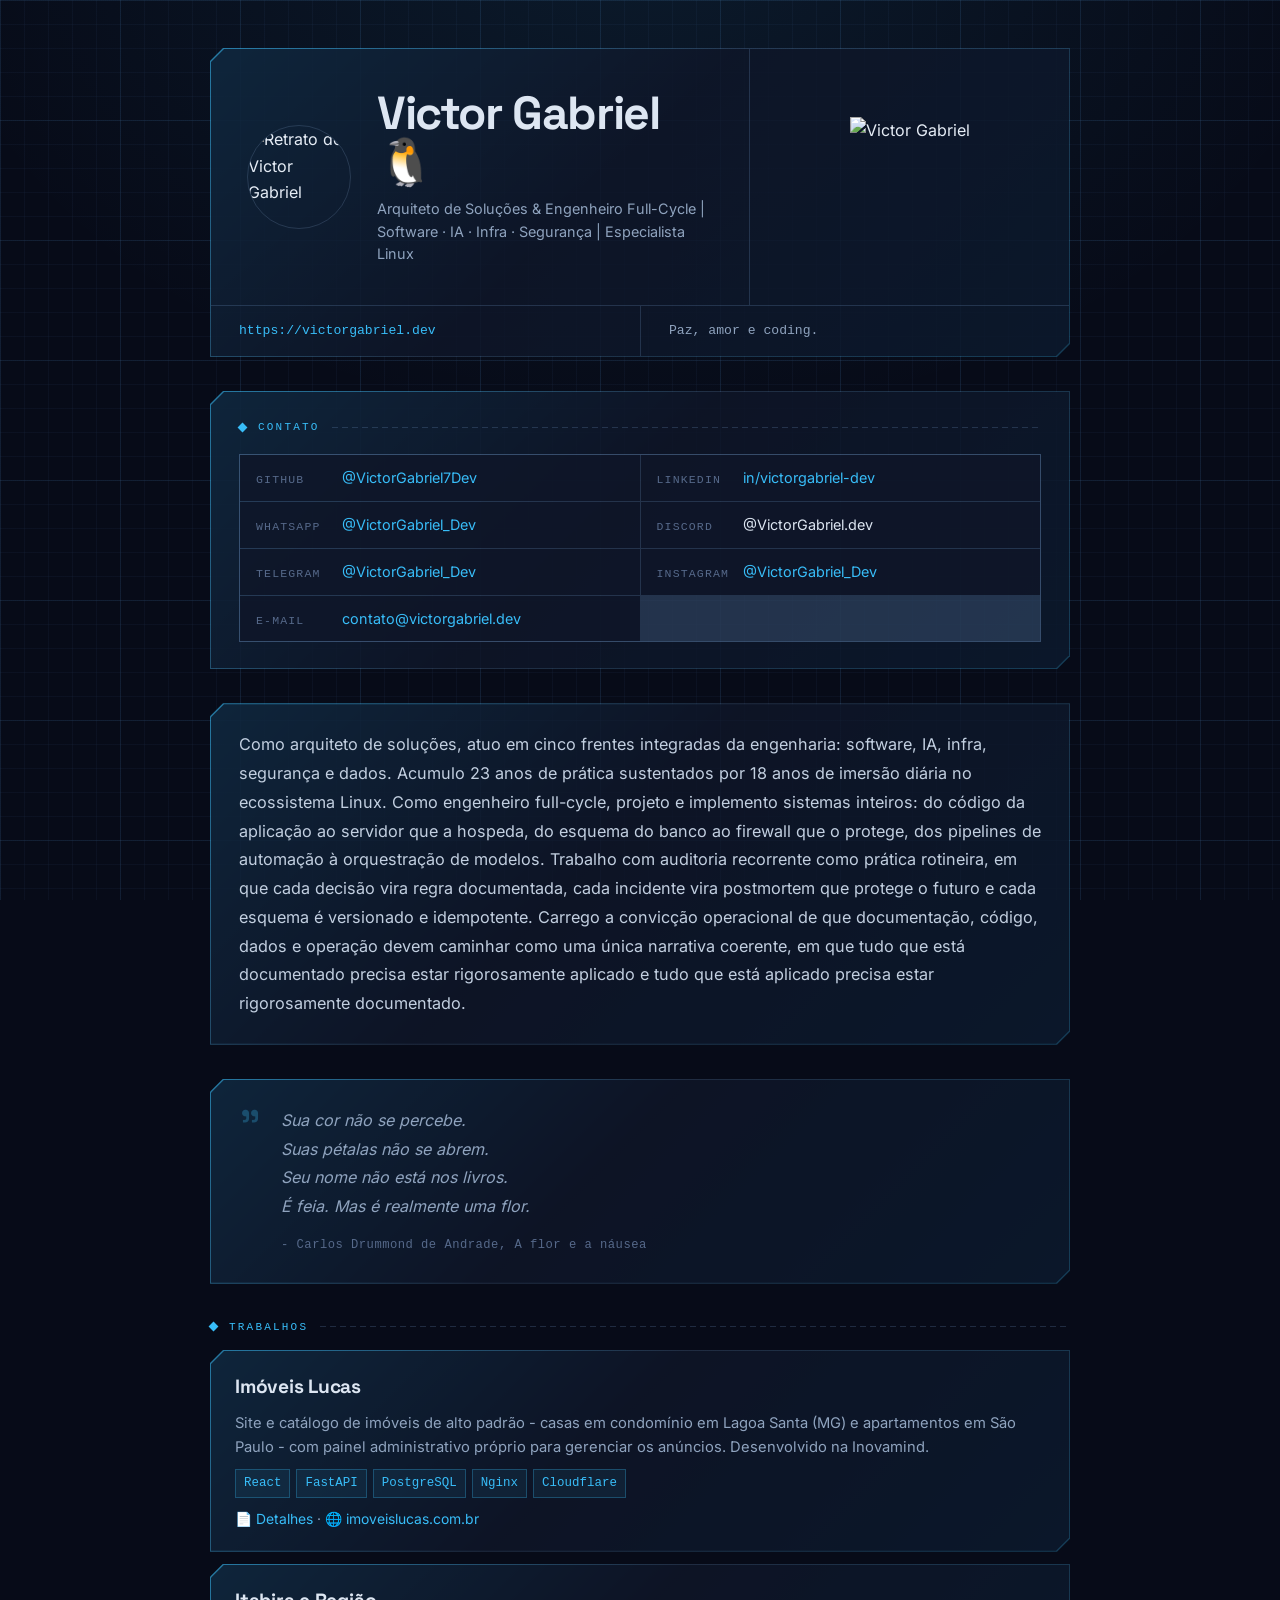
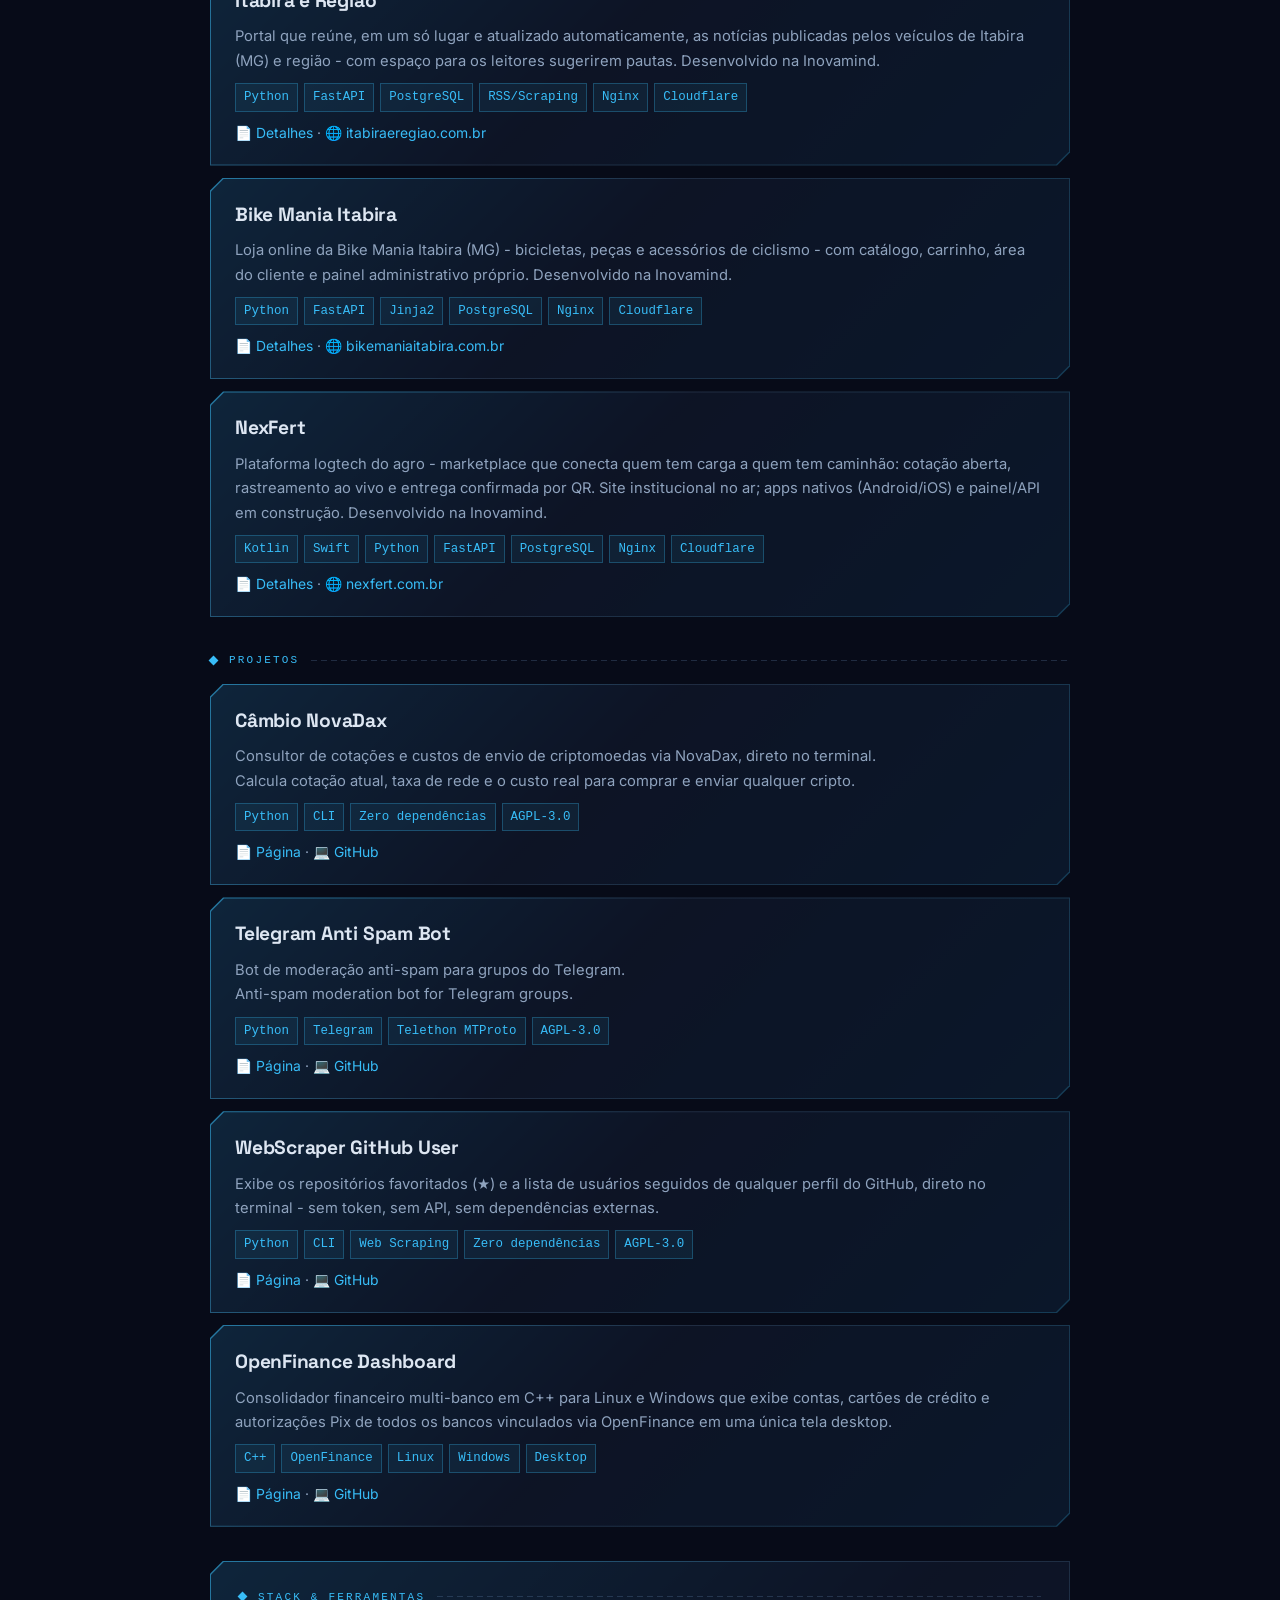
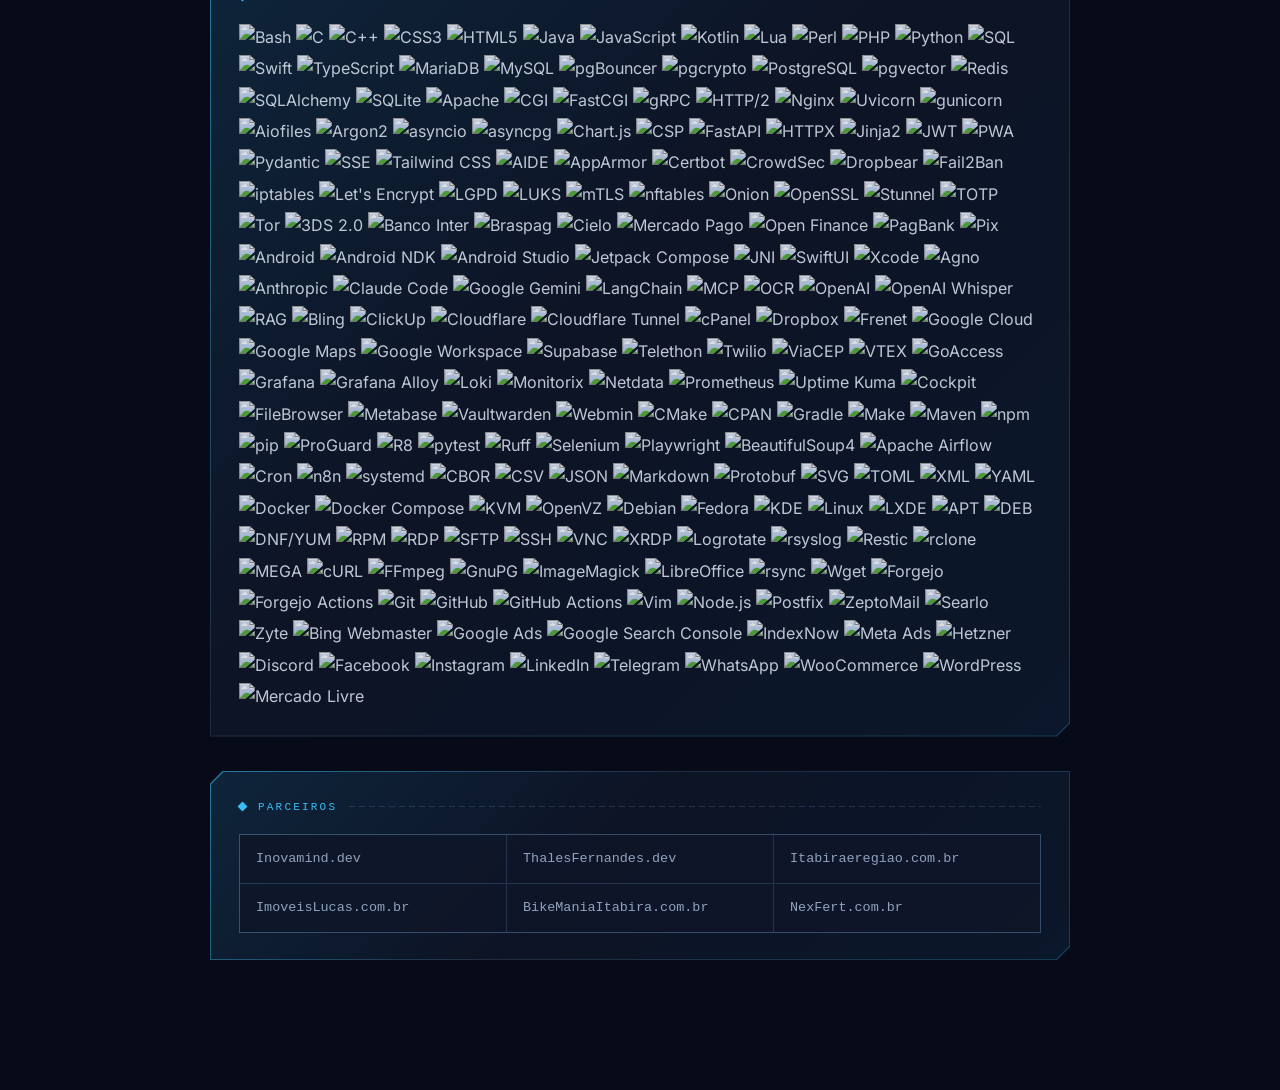
==== index.html @ 89314857 "Sincroniza o espelho com o victorgabriel.dev (ab6c080)" ====
<!DOCTYPE html>
<html lang="pt-BR">
<head>
    <meta charset="UTF-8">
    <meta name="viewport" content="width=device-width, initial-scale=1.0, viewport-fit=cover">
    <meta http-equiv="X-UA-Compatible" content="IE=edge">
    <title>Victor Gabriel - Arquiteto de Soluções & Engenheiro Full-Cycle</title>
    <meta name="description" content="Arquiteto de Soluções &amp; Engenheiro Full-Cycle: software, IA, infra, segurança e dados em ambientes Linux. 23 anos de prática construindo sistemas inteiros, do código ao firewall, com auditoria recorrente e documentação como fonte de verdade.">
    <meta name="author" content="Victor Gabriel">
    <meta name="keywords" content="Victor Gabriel Dev, Victor Gabriel Desenvolvedor, Victor Gabriel Python, Victor Gabriel Linux, Victor Gabriel IA, Victor Gabriel Software, Victor Gabriel Sistemas, Victor Gabriel Cibersegurança, Victor Gabriel Infra, Victor Gabriel Soluções, Inovamind Dev">
    <meta name="robots" content="index, follow, max-image-preview:large, max-snippet:-1, max-video-preview:-1">
    <meta name="googlebot" content="index, follow">
    <meta name="bingbot" content="index, follow">
    <link rel="canonical" href="https://victorgabriel.dev/">
    <meta property="og:type" content="profile">
    <meta property="og:url" content="https://victorgabriel.dev/">
    <meta property="og:site_name" content="Victor Gabriel">
    <meta property="og:locale" content="pt_BR">
    <meta property="og:title" content="Victor Gabriel - Arquiteto de Soluções & Engenheiro Full-Cycle | Software · IA · Infra · Segurança | Especialista Linux">
    <meta property="og:description" content="Arquiteto de Soluções &amp; Engenheiro Full-Cycle: software, IA, infra, segurança e dados em ambientes Linux. 23 anos de prática construindo sistemas inteiros, do código ao firewall, com auditoria recorrente e documentação como fonte de verdade.">
    <meta property="og:image" content="https://victorgabriel.dev/paz-amor-e-coding.jpg">
    <meta property="og:image:alt" content="Victor Gabriel - Arquiteto de Soluções & Engenheiro Full-Cycle | Software · IA · Infra · Segurança | Especialista Linux">
    <meta property="og:image:width" content="600">
    <meta property="og:image:height" content="600">
    <meta property="profile:first_name" content="Victor">
    <meta property="profile:last_name" content="Gabriel">
    <meta property="profile:username" content="VictorGabriel7Dev">
    <meta name="twitter:card" content="summary_large_image">
    <meta name="twitter:title" content="Victor Gabriel - Arquiteto de Soluções & Engenheiro Full-Cycle | Software · IA · Infra · Segurança | Especialista Linux">
    <meta name="twitter:description" content="Arquiteto de Soluções &amp; Engenheiro Full-Cycle: software, IA, infra, segurança e dados em ambientes Linux. 23 anos de prática construindo sistemas inteiros, do código ao firewall, com auditoria recorrente e documentação como fonte de verdade.">
    <meta name="twitter:image" content="https://victorgabriel.dev/paz-amor-e-coding.jpg">
    <meta name="twitter:image:alt" content="Victor Gabriel - Arquiteto de Soluções & Engenheiro Full-Cycle | Software · IA · Infra · Segurança | Especialista Linux">
    <link rel="alternate" hreflang="pt-BR" href="https://victorgabriel.dev/">
    <link rel="alternate" hreflang="x-default" href="https://victorgabriel.dev/">
    <meta name="language" content="Portuguese">
    <meta name="content-language" content="pt-BR">
    <link rel="me" href="https://victorgabriel.dev">
    <link rel="me" href="https://github.com/VictorGabriel7Dev">
    <link rel="me" href="https://www.linkedin.com/in/victorgabriel-dev">
    <link rel="me" href="https://wa.me/@VictorGabriel_Dev">
    <link rel="me" href="https://t.me/VictorGabriel_Dev">
    <link rel="me" href="https://www.instagram.com/VictorGabriel_Dev">
    <link rel="me" href="mailto:contato@victorgabriel.dev">
    <link rel="sitemap" type="application/xml" href="/sitemap.xml">
    <link rel="author" href="/humans.txt">
    <link rel="preconnect" href="https://img.shields.io">
    <link rel="dns-prefetch" href="https://img.shields.io">
    <link rel="icon" type="image/svg+xml" href="/favicon.svg">
    <link rel="manifest" href="/manifest.json">
    <link rel="preload" href="/fonts/space-grotesk.woff2" as="font" type="font/woff2" crossorigin>
    <link rel="preload" href="/fonts/inter.woff2" as="font" type="font/woff2" crossorigin>
    <link rel="stylesheet" href="/css/site.css">
    <meta name="theme-color" content="#070B18">
    <meta name="color-scheme" content="dark">
    <meta name="apple-mobile-web-app-capable" content="yes">
    <meta name="apple-mobile-web-app-status-bar-style" content="black-translucent">
    <meta name="apple-mobile-web-app-title" content="Victor Gabriel">
    <meta name="application-name" content="Victor Gabriel">
    <meta name="mobile-web-app-capable" content="yes">
    <meta name="msapplication-TileColor" content="#070B18">
    <script type="application/ld+json">
    {
        "@context": "https://schema.org",
        "@graph": [
            {
                "@type": "Person",
                "@id": "https://victorgabriel.dev/#person",
                "name": "Victor Gabriel",
                "url": "https://victorgabriel.dev/",
                "image": "https://victorgabriel.dev/paz-amor-e-coding.jpg",
                "email": "contato@victorgabriel.dev",
                "jobTitle": "Arquiteto de Soluções & Engenheiro Full-Cycle | Software · IA · Infra · Segurança | Especialista Linux",
                "description": "Como arquiteto de soluções, atuo em cinco frentes integradas da engenharia: software, IA, infra, segurança e dados. Acumulo 23 anos de prática sustentados por 18 anos de imersão diária no ecossistema Linux. Como engenheiro full-cycle, projeto e implemento sistemas inteiros: do código da aplicação ao servidor que a hospeda, do esquema do banco ao firewall que o protege, dos pipelines de automação à orquestração de modelos. Trabalho com auditoria recorrente como prática rotineira, em que cada decisão vira regra documentada, cada incidente vira postmortem que protege o futuro e cada esquema é versionado e idempotente. Carrego a convicção operacional de que documentação, código, dados e operação devem caminhar como uma única narrativa coerente, em que tudo que está documentado precisa estar rigorosamente aplicado e tudo que está aplicado precisa estar rigorosamente documentado.",
                "nationality": {
                    "@type": "Country",
                    "name": "Brasil"
                },
                "knowsAbout": [
                    "Arquitetura de Soluções", "Engenharia Full-Cycle",
                    "Engenharia de Infraestrutura",
                    "Desenvolvimento de Software", "Engenharia de Software",
                    "Inteligência Artificial", "Engenharia de Dados",
                    "Cibersegurança", "Segurança da Informação",
                    "Linux", "Python", "FastAPI", "Uvicorn", "PostgreSQL",
                    "Cron", "Apache Airflow", "Nginx", "NFTables",
                    "Cloudflare", "Agno", "OpenAI", "Telethon",
                    "Bash", "Java", "Kotlin", "C++", "JavaScript", "SQL",
                    "Perl", "Lua", "Docker", "Git", "GitHub", "OpenSFTP",
                    "OpenSSL", "OpenSSH", "MySQL", "MariaDB", "SQLite",
                    "Apache", "IPTables", "FirewallD", "VNC", "RDP"
                ],
                "sameAs": [
                    "https://victorgabriel.dev/",
                    "https://github.com/VictorGabriel7Dev",
                    "https://www.linkedin.com/in/victorgabriel-dev",
                    "https://wa.me/@VictorGabriel_Dev",
                    "https://t.me/VictorGabriel_Dev",
                    "https://www.instagram.com/VictorGabriel_Dev"
                ]
            },
            {
                "@type": "ProfilePage",
                "@id": "https://victorgabriel.dev/#page",
                "url": "https://victorgabriel.dev/",
                "name": "Victor Gabriel - Arquiteto de Soluções & Engenheiro Full-Cycle",
                "description": "Portfólio pessoal de Victor Gabriel - Arquiteto de Soluções & Engenheiro Full-Cycle: software, IA, infra, segurança e dados em ambientes Linux. 23 anos de prática construindo sistemas inteiros, do código ao firewall, com auditoria recorrente e documentação como fonte de verdade.",
                "inLanguage": "pt-BR",
                "mainEntity": { "@id": "https://victorgabriel.dev/#person" }
            },
            {
                "@type": "WebSite",
                "@id": "https://victorgabriel.dev/#website",
                "url": "https://victorgabriel.dev/",
                "name": "Victor Gabriel",
                "description": "Portfólio de Victor Gabriel - Arquiteto de Soluções & Engenheiro Full-Cycle: software, IA, infra, segurança e dados em ambientes Linux. 23 anos de prática construindo sistemas inteiros, do código ao firewall, com auditoria recorrente e documentação como fonte de verdade.",
                "inLanguage": "pt-BR",
                "publisher": { "@id": "https://victorgabriel.dev/#person" }
            }
        ]
    }
    </script>
</head>
<body>
    <div class="prancha">
        <div class="frame carimbo">
            <div class="inner">
                <div class="carimbo-topo">
                    <div class="carimbo-id">
                        <picture class="carimbo-avatar">
                            <source srcset="https://victorgabriel.dev/victor-gabriel-avatar.webp" type="image/webp">
                            <img src="https://victorgabriel.dev/victor-gabriel-avatar.jpg" alt="Retrato de Victor Gabriel" width="88" height="88" fetchpriority="high">
                        </picture>
                        <div class="carimbo-id-texto">
                            <h1>Victor Gabriel 🐧</h1>
                            <p class="headline">Arquiteto de Soluções &amp; Engenheiro Full-Cycle | Software · IA · Infra · Segurança | Especialista Linux</p>
                        </div>
                    </div>
                    <div class="carimbo-foto">
                        <picture>
                            <source srcset="https://victorgabriel.dev/paz-amor-e-coding.webp" type="image/webp">
                            <img src="https://victorgabriel.dev/paz-amor-e-coding.jpg" alt="Victor Gabriel" width="300" height="300" fetchpriority="high">
                        </picture>
                    </div>
                </div>
                <div class="carimbo-rodape">
                    <div class="celula">
                        <a href="https://victorgabriel.dev">https://victorgabriel.dev</a>
                    </div>
                    <div class="celula">
                        <em>Paz, amor e coding.</em>
                    </div>
                </div>
            </div>
        </div>
        <div class="frame">
            <div class="inner">
                <div class="rotulo">Contato</div>
                <div class="contato">
                    <div><strong>GitHub</strong> <a href="https://github.com/VictorGabriel7Dev">@VictorGabriel7Dev</a></div>
                    <div><strong>LinkedIn</strong> <a href="https://www.linkedin.com/in/victorgabriel-dev">in/victorgabriel-dev</a></div>
                    <div><strong>WhatsApp</strong> <a href="https://wa.me/@VictorGabriel_Dev">@VictorGabriel_Dev</a></div>
                    <div><strong>Discord</strong> @VictorGabriel.dev</div>
                    <div><strong>Telegram</strong> <a href="https://t.me/VictorGabriel_Dev">@VictorGabriel_Dev</a></div>
                    <div><strong>Instagram</strong> <a href="https://www.instagram.com/VictorGabriel_Dev">@VictorGabriel_Dev</a></div>
                    <div><strong>E-mail</strong> <a href="mailto:contato@victorgabriel.dev">contato@victorgabriel.dev</a></div>
                </div>
            </div>
        </div>
        <div class="frame bio">
            <div class="inner">
                <p>Como arquiteto de soluções, atuo em cinco frentes integradas da engenharia: software, IA, infra, segurança e dados. Acumulo 23 anos de prática sustentados por 18 anos de imersão diária no ecossistema Linux. Como engenheiro full-cycle, projeto e implemento sistemas inteiros: do código da aplicação ao servidor que a hospeda, do esquema do banco ao firewall que o protege, dos pipelines de automação à orquestração de modelos. Trabalho com auditoria recorrente como prática rotineira, em que cada decisão vira regra documentada, cada incidente vira postmortem que protege o futuro e cada esquema é versionado e idempotente. Carrego a convicção operacional de que documentação, código, dados e operação devem caminhar como uma única narrativa coerente, em que tudo que está documentado precisa estar rigorosamente aplicado e tudo que está aplicado precisa estar rigorosamente documentado.</p>
            </div>
        </div>
        <div class="frame poema">
            <div class="inner">
                <div class="aspa">"</div>
                <div class="verso">
                    Sua cor não se percebe.<br>
                    Suas pétalas não se abrem.<br>
                    Seu nome não está nos livros.<br>
                    É feia. Mas é realmente uma flor.
                    <span class="autor"> - Carlos Drummond de Andrade, A flor e a náusea</span>
                </div>
            </div>
        </div>
        <div class="secao">
            <div class="rotulo">Trabalhos</div>
            <article class="frame">
                <div class="inner">
                    <h3><a href="https://www.imoveislucas.com.br">Imóveis Lucas</a></h3>
                    <p>Site e catálogo de imóveis de alto padrão - casas em condomínio em Lagoa Santa (MG) e apartamentos em São Paulo - com painel administrativo próprio para gerenciar os anúncios. Desenvolvido na Inovamind.</p>
                    <p class="tags"><code>React</code> <code>FastAPI</code> <code>PostgreSQL</code> <code>Nginx</code> <code>Cloudflare</code></p>
                    <p class="acoes"><a href="https://victorgabriel.dev/trabalhos/#imoveis-lucas">📄 Detalhes</a> · <a href="https://www.imoveislucas.com.br">🌐 imoveislucas.com.br</a></p>
                </div>
            </article>
            <article class="frame">
                <div class="inner">
                    <h3><a href="https://itabiraeregiao.com.br">Itabira e Região</a></h3>
                    <p>Portal que reúne, em um só lugar e atualizado automaticamente, as notícias publicadas pelos veículos de Itabira (MG) e região - com espaço para os leitores sugerirem pautas. Desenvolvido na Inovamind.</p>
                    <p class="tags"><code>Python</code> <code>FastAPI</code> <code>PostgreSQL</code> <code>RSS/Scraping</code> <code>Nginx</code> <code>Cloudflare</code></p>
                    <p class="acoes"><a href="https://victorgabriel.dev/trabalhos/#itabira-e-regiao">📄 Detalhes</a> · <a href="https://itabiraeregiao.com.br">🌐 itabiraeregiao.com.br</a></p>
                </div>
            </article>
            <article class="frame">
                <div class="inner">
                    <h3><a href="https://bikemaniaitabira.com.br">Bike Mania Itabira</a></h3>
                    <p>Loja online da Bike Mania Itabira (MG) - bicicletas, peças e acessórios de ciclismo - com catálogo, carrinho, área do cliente e painel administrativo próprio. Desenvolvido na Inovamind.</p>
                    <p class="tags"><code>Python</code> <code>FastAPI</code> <code>Jinja2</code> <code>PostgreSQL</code> <code>Nginx</code> <code>Cloudflare</code></p>
                    <p class="acoes"><a href="https://victorgabriel.dev/trabalhos/#bike-mania-itabira">📄 Detalhes</a> · <a href="https://bikemaniaitabira.com.br">🌐 bikemaniaitabira.com.br</a></p>
                </div>
            </article>
            <article class="frame">
                <div class="inner">
                    <h3><a href="https://nexfert.com.br">NexFert</a></h3>
                    <p>Plataforma logtech do agro - marketplace que conecta quem tem carga a quem tem caminhão: cotação aberta, rastreamento ao vivo e entrega confirmada por QR. Site institucional no ar; apps nativos (Android/iOS) e painel/API em construção. Desenvolvido na Inovamind.</p>
                    <p class="tags"><code>Kotlin</code> <code>Swift</code> <code>Python</code> <code>FastAPI</code> <code>PostgreSQL</code> <code>Nginx</code> <code>Cloudflare</code></p>
                    <p class="acoes"><a href="https://victorgabriel.dev/trabalhos/#nexfert">📄 Detalhes</a> · <a href="https://nexfert.com.br">🌐 nexfert.com.br</a></p>
                </div>
            </article>
        </div>
        <div class="secao">
            <div class="rotulo">Projetos</div>
            <article class="frame">
                <div class="inner">
                    <h3><a href="https://victorgabriel.dev/projetos/cambio-novadax">Câmbio NovaDax</a></h3>
                    <p>Consultor de cotações e custos de envio de criptomoedas via NovaDax, direto no terminal.<br>
                       Calcula cotação atual, taxa de rede e o custo real para comprar e enviar qualquer cripto.</p>
                    <p class="tags"><code>Python</code> <code>CLI</code> <code>Zero dependências</code> <code>AGPL-3.0</code></p>
                    <p class="acoes"><a href="https://victorgabriel.dev/projetos/cambio-novadax">📄 Página</a> · <a href="https://github.com/VictorGabriel7Dev/cambio-novadax">💻 GitHub</a></p>
                </div>
            </article>
            <article class="frame">
                <div class="inner">
                    <h3><a href="https://victorgabriel.dev/projetos/telegram-antispam-bot">Telegram Anti Spam Bot</a></h3>
                    <p>Bot de moderação anti-spam para grupos do Telegram.<br>
                       Anti-spam moderation bot for Telegram groups.</p>
                    <p class="tags"><code>Python</code> <code>Telegram</code> <code>Telethon MTProto</code> <code>AGPL-3.0</code></p>
                    <p class="acoes"><a href="https://victorgabriel.dev/projetos/telegram-antispam-bot">📄 Página</a> · <a href="https://github.com/VictorGabriel7Dev/telegram-antispam-bot">💻 GitHub</a></p>
                </div>
            </article>
            <article class="frame">
                <div class="inner">
                    <h3><a href="https://victorgabriel.dev/projetos/webscraper-github-user">WebScraper GitHub User</a></h3>
                    <p>Exibe os repositórios favoritados (★) e a lista de usuários seguidos de qualquer perfil do GitHub, direto no terminal - sem token, sem API, sem dependências externas.</p>
                    <p class="tags"><code>Python</code> <code>CLI</code> <code>Web Scraping</code> <code>Zero dependências</code> <code>AGPL-3.0</code></p>
                    <p class="acoes"><a href="https://victorgabriel.dev/projetos/webscraper-github-user">📄 Página</a> · <a href="https://github.com/VictorGabriel7Dev/webscraper-github-user">💻 GitHub</a></p>
                </div>
            </article>
            <article class="frame">
                <div class="inner">
                    <h3><a href="https://victorgabriel.dev/projetos/OpenFinance-Dashboard">OpenFinance Dashboard</a></h3>
                    <p>Consolidador financeiro multi-banco em C++ para Linux e Windows que exibe contas, cartões de crédito e autorizações Pix de todos os bancos vinculados via OpenFinance em uma única tela desktop.</p>
                    <p class="tags"><code>C++</code> <code>OpenFinance</code> <code>Linux</code> <code>Windows</code> <code>Desktop</code></p>
                    <p class="acoes"><a href="https://victorgabriel.dev/projetos/OpenFinance-Dashboard">📄 Página</a> · <a href="https://github.com/VictorGabriel7Dev/OpenFinance-Dashboard">💻 GitHub</a></p>
                </div>
            </article>
        </div>
        <div class="frame">
            <div class="inner">
                <div class="rotulo">Stack &amp; Ferramentas</div>
                <div class="selos">
            <img src="https://img.shields.io/badge/-Bash-4EAA25?logo=gnubash&logoColor=white&style=flat" alt="Bash">
            <img src="https://img.shields.io/badge/-C-A8B9CC?logo=c&logoColor=black&style=flat" alt="C">
            <img src="https://img.shields.io/badge/-C%2B%2B-00599C?logo=cplusplus&logoColor=white&style=flat" alt="C++">
            <img src="https://img.shields.io/badge/-CSS3-1572B6?logo=css3&logoColor=white&style=flat" alt="CSS3">
            <img src="https://img.shields.io/badge/-HTML5-E34F26?logo=html5&logoColor=white&style=flat" alt="HTML5">
            <img src="https://img.shields.io/badge/-Java-ED8B00?logo=openjdk&logoColor=white&style=flat" alt="Java">
            <img src="https://img.shields.io/badge/-JavaScript-F7DF1E?logo=javascript&logoColor=black&style=flat" alt="JavaScript">
            <img src="https://img.shields.io/badge/-Kotlin-7F52FF?logo=kotlin&logoColor=white&style=flat" alt="Kotlin">
            <img src="https://img.shields.io/badge/-Lua-2C2D72?logo=lua&logoColor=white&style=flat" alt="Lua">
            <img src="https://img.shields.io/badge/-Perl-39457E?logo=perl&logoColor=white&style=flat" alt="Perl">
            <img src="https://img.shields.io/badge/-PHP-777BB4?logo=php&logoColor=white&style=flat" alt="PHP">
            <img src="https://img.shields.io/badge/-Python-3776AB?logo=python&logoColor=white&style=flat" alt="Python">
            <img src="https://img.shields.io/badge/-SQL-336791?logoColor=white&style=flat" alt="SQL">
            <img src="https://img.shields.io/badge/-Swift-F05138?logo=swift&logoColor=white&style=flat" alt="Swift">
            <img src="https://img.shields.io/badge/-TypeScript-3178C6?logo=typescript&logoColor=white&style=flat" alt="TypeScript">
            <img src="https://img.shields.io/badge/-MariaDB-003545?logo=mariadb&logoColor=white&style=flat" alt="MariaDB">
            <img src="https://img.shields.io/badge/-MySQL-4479A1?logo=mysql&logoColor=white&style=flat" alt="MySQL">
            <img src="https://img.shields.io/badge/-pgBouncer-4169E1?logo=postgresql&logoColor=white&style=flat" alt="pgBouncer">
            <img src="https://img.shields.io/badge/-pgcrypto-4169E1?logo=postgresql&logoColor=white&style=flat" alt="pgcrypto">
            <img src="https://img.shields.io/badge/-PostgreSQL-4169E1?logo=postgresql&logoColor=white&style=flat" alt="PostgreSQL">
            <img src="https://img.shields.io/badge/-pgvector-4169E1?logo=postgresql&logoColor=white&style=flat" alt="pgvector">
            <img src="https://img.shields.io/badge/-Redis-DC382D?logo=redis&logoColor=white&style=flat" alt="Redis">
            <img src="https://img.shields.io/badge/-SQLAlchemy-D71F00?logo=sqlalchemy&logoColor=white&style=flat" alt="SQLAlchemy">
            <img src="https://img.shields.io/badge/-SQLite-003B57?logo=sqlite&logoColor=white&style=flat" alt="SQLite">
            <img src="https://img.shields.io/badge/-Apache-D22128?logo=apache&logoColor=white&style=flat" alt="Apache">
            <img src="https://img.shields.io/badge/-CGI-333333?logoColor=white&style=flat" alt="CGI">
            <img src="https://img.shields.io/badge/-FastCGI-333333?logoColor=white&style=flat" alt="FastCGI">
            <img src="https://img.shields.io/badge/-gRPC-244C5A?logoColor=white&style=flat" alt="gRPC">
            <img src="https://img.shields.io/badge/-HTTP%2F2-333333?logoColor=white&style=flat" alt="HTTP/2">
            <img src="https://img.shields.io/badge/-Nginx-009639?logo=nginx&logoColor=white&style=flat" alt="Nginx">
            <img src="https://img.shields.io/badge/-Uvicorn-499848?logo=gunicorn&logoColor=white&style=flat" alt="Uvicorn">
            <img src="https://img.shields.io/badge/-gunicorn-499848?logo=gunicorn&logoColor=white&style=flat" alt="gunicorn">
            <img src="https://img.shields.io/badge/-Aiofiles-3776AB?logo=python&logoColor=white&style=flat" alt="Aiofiles">
            <img src="https://img.shields.io/badge/-Argon2-6C3483?logoColor=white&style=flat" alt="Argon2">
            <img src="https://img.shields.io/badge/-asyncio-3776AB?logo=python&logoColor=white&style=flat" alt="asyncio">
            <img src="https://img.shields.io/badge/-asyncpg-4169E1?logo=postgresql&logoColor=white&style=flat" alt="asyncpg">
            <img src="https://img.shields.io/badge/-Chart.js-FF6384?logo=chartdotjs&logoColor=white&style=flat" alt="Chart.js">
            <img src="https://img.shields.io/badge/-CSP-333333?logo=html5&logoColor=white&style=flat" alt="CSP">
            <img src="https://img.shields.io/badge/-FastAPI-009688?logo=fastapi&logoColor=white&style=flat" alt="FastAPI">
            <img src="https://img.shields.io/badge/-HTTPX-3776AB?logo=python&logoColor=white&style=flat" alt="HTTPX">
            <img src="https://img.shields.io/badge/-Jinja2-B41717?logo=jinja&logoColor=white&style=flat" alt="Jinja2">
            <img src="https://img.shields.io/badge/-JWT-000000?logo=jsonwebtokens&logoColor=white&style=flat" alt="JWT">
            <img src="https://img.shields.io/badge/-PWA-5A0FC8?logo=pwa&logoColor=white&style=flat" alt="PWA">
            <img src="https://img.shields.io/badge/-Pydantic-E92063?logo=pydantic&logoColor=white&style=flat" alt="Pydantic">
            <img src="https://img.shields.io/badge/-SSE-333333?logo=html5&logoColor=white&style=flat" alt="SSE">
            <img src="https://img.shields.io/badge/-Tailwind%20CSS-06B6D4?logo=tailwindcss&logoColor=white&style=flat" alt="Tailwind CSS">
            <img src="https://img.shields.io/badge/-AIDE-333333?logo=linux&logoColor=white&style=flat" alt="AIDE">
            <img src="https://img.shields.io/badge/-AppArmor-333333?logo=linux&logoColor=white&style=flat" alt="AppArmor">
            <img src="https://img.shields.io/badge/-Certbot-003A70?logo=letsencrypt&logoColor=white&style=flat" alt="Certbot">
            <img src="https://img.shields.io/badge/-CrowdSec-3A80C7?logo=crowdsec&logoColor=white&style=flat" alt="CrowdSec">
            <img src="https://img.shields.io/badge/-Dropbear-333333?logo=linux&logoColor=white&style=flat" alt="Dropbear">
            <img src="https://img.shields.io/badge/-Fail2Ban-333333?logo=linux&logoColor=white&style=flat" alt="Fail2Ban">
            <img src="https://img.shields.io/badge/-iptables-333333?logo=linux&logoColor=white&style=flat" alt="iptables">
            <img src="https://img.shields.io/badge/-Let%27s%20Encrypt-003A70?logo=letsencrypt&logoColor=white&style=flat" alt="Let's Encrypt">
            <img src="https://img.shields.io/badge/-LGPD-333333?logoColor=white&style=flat" alt="LGPD">
            <img src="https://img.shields.io/badge/-LUKS-333333?logo=linux&logoColor=white&style=flat" alt="LUKS">
            <img src="https://img.shields.io/badge/-mTLS-721412?logo=openssl&logoColor=white&style=flat" alt="mTLS">
            <img src="https://img.shields.io/badge/-nftables-333333?logo=linux&logoColor=white&style=flat" alt="nftables">
            <img src="https://img.shields.io/badge/-Onion-4A2060?logo=torproject&logoColor=white&style=flat" alt="Onion">
            <img src="https://img.shields.io/badge/-OpenSSL-721412?logo=openssl&logoColor=white&style=flat" alt="OpenSSL">
            <img src="https://img.shields.io/badge/-Stunnel-333333?logoColor=white&style=flat" alt="Stunnel">
            <img src="https://img.shields.io/badge/-TOTP-6C3483?logoColor=white&style=flat" alt="TOTP">
            <img src="https://img.shields.io/badge/-Tor-7D4698?logo=torproject&logoColor=white&style=flat" alt="Tor">
            <img src="https://img.shields.io/badge/-3DS%202.0-003580?logoColor=white&style=flat" alt="3DS 2.0">
            <img src="https://img.shields.io/badge/-Banco%20Inter-FF7A00?logoColor=white&style=flat" alt="Banco Inter">
            <img src="https://img.shields.io/badge/-Braspag-005CA9?logoColor=white&style=flat" alt="Braspag">
            <img src="https://img.shields.io/badge/-Cielo-00AEEF?logoColor=white&style=flat" alt="Cielo">
            <img src="https://img.shields.io/badge/-Mercado%20Pago-00B1EA?logo=mercadopago&logoColor=white&style=flat" alt="Mercado Pago">
            <img src="https://img.shields.io/badge/-Open%20Finance-00A9A5?logoColor=white&style=flat" alt="Open Finance">
            <img src="https://img.shields.io/badge/-PagBank-00A868?logoColor=white&style=flat" alt="PagBank">
            <img src="https://img.shields.io/badge/-Pix-32BCAD?logo=pix&logoColor=white&style=flat" alt="Pix">
            <img src="https://img.shields.io/badge/-Android-34A853?logo=android&logoColor=white&style=flat" alt="Android">
            <img src="https://img.shields.io/badge/-Android%20NDK-34A853?logo=android&logoColor=white&style=flat" alt="Android NDK">
            <img src="https://img.shields.io/badge/-Android%20Studio-3DDC84?logo=androidstudio&logoColor=white&style=flat" alt="Android Studio">
            <img src="https://img.shields.io/badge/-Jetpack%20Compose-4285F4?logo=jetpackcompose&logoColor=white&style=flat" alt="Jetpack Compose">
            <img src="https://img.shields.io/badge/-JNI-ED8B00?logo=openjdk&logoColor=white&style=flat" alt="JNI">
            <img src="https://img.shields.io/badge/-SwiftUI-2196F3?logo=swift&logoColor=white&style=flat" alt="SwiftUI">
            <img src="https://img.shields.io/badge/-Xcode-147EFB?logo=xcode&logoColor=white&style=flat" alt="Xcode">
            <img src="https://img.shields.io/badge/-Agno-000000?logo=anthropic&logoColor=white&style=flat" alt="Agno">
            <img src="https://img.shields.io/badge/-Anthropic-191919?logo=anthropic&logoColor=white&style=flat" alt="Anthropic">
            <img src="https://img.shields.io/badge/-Claude%20Code-D97757?logo=claude&logoColor=white&style=flat" alt="Claude Code">
            <img src="https://img.shields.io/badge/-Google%20Gemini-8E75B2?logo=googlegemini&logoColor=white&style=flat" alt="Google Gemini">
            <img src="https://img.shields.io/badge/-LangChain-1C3C3C?logo=langchain&logoColor=white&style=flat" alt="LangChain">
            <img src="https://img.shields.io/badge/-MCP-000000?logo=modelcontextprotocol&logoColor=white&style=flat" alt="MCP">
            <img src="https://img.shields.io/badge/-OCR-333333?logoColor=white&style=flat" alt="OCR">
            <img src="https://img.shields.io/badge/-OpenAI-412991?logo=openai&logoColor=white&style=flat" alt="OpenAI">
            <img src="https://img.shields.io/badge/-OpenAI%20Whisper-412991?logo=openai&logoColor=white&style=flat" alt="OpenAI Whisper">
            <img src="https://img.shields.io/badge/-RAG-333333?logoColor=white&style=flat" alt="RAG">
            <img src="https://img.shields.io/badge/-Bling-E8692A?logoColor=white&style=flat" alt="Bling">
            <img src="https://img.shields.io/badge/-ClickUp-7B68EE?logo=clickup&logoColor=white&style=flat" alt="ClickUp">
            <img src="https://img.shields.io/badge/-Cloudflare-F38020?logo=cloudflare&logoColor=white&style=flat" alt="Cloudflare">
            <img src="https://img.shields.io/badge/-Cloudflare%20Tunnel-F38020?logo=cloudflare&logoColor=white&style=flat" alt="Cloudflare Tunnel">
            <img src="https://img.shields.io/badge/-cPanel-FF6C2C?logo=cpanel&logoColor=white&style=flat" alt="cPanel">
            <img src="https://img.shields.io/badge/-Dropbox-0061FF?logo=dropbox&logoColor=white&style=flat" alt="Dropbox">
            <img src="https://img.shields.io/badge/-Frenet-003580?logoColor=white&style=flat" alt="Frenet">
            <img src="https://img.shields.io/badge/-Google%20Cloud-4285F4?logo=googlecloud&logoColor=white&style=flat" alt="Google Cloud">
            <img src="https://img.shields.io/badge/-Google%20Maps-4285F4?logo=googlemaps&logoColor=white&style=flat" alt="Google Maps">
            <img src="https://img.shields.io/badge/-Google%20Workspace-4285F4?logo=google&logoColor=white&style=flat" alt="Google Workspace">
            <img src="https://img.shields.io/badge/-Supabase-3ECF8E?logo=supabase&logoColor=white&style=flat" alt="Supabase">
            <img src="https://img.shields.io/badge/-Telethon-26A5E4?logo=telegram&logoColor=white&style=flat" alt="Telethon">
            <img src="https://img.shields.io/badge/-Twilio-F22F46?logo=twilio&logoColor=white&style=flat" alt="Twilio">
            <img src="https://img.shields.io/badge/-ViaCEP-005F9E?logoColor=white&style=flat" alt="ViaCEP">
            <img src="https://img.shields.io/badge/-VTEX-F71963?logo=vtex&logoColor=white&style=flat" alt="VTEX">
            <img src="https://img.shields.io/badge/-GoAccess-333333?logo=linux&logoColor=white&style=flat" alt="GoAccess">
            <img src="https://img.shields.io/badge/-Grafana-F46800?logo=grafana&logoColor=white&style=flat" alt="Grafana">
            <img src="https://img.shields.io/badge/-Grafana%20Alloy-F46800?logo=grafana&logoColor=white&style=flat" alt="Grafana Alloy">
            <img src="https://img.shields.io/badge/-Loki-F46800?logo=grafana&logoColor=white&style=flat" alt="Loki">
            <img src="https://img.shields.io/badge/-Monitorix-333333?logo=linux&logoColor=white&style=flat" alt="Monitorix">
            <img src="https://img.shields.io/badge/-Netdata-00AB44?logo=netdata&logoColor=white&style=flat" alt="Netdata">
            <img src="https://img.shields.io/badge/-Prometheus-E6522C?logo=prometheus&logoColor=white&style=flat" alt="Prometheus">
            <img src="https://img.shields.io/badge/-Uptime%20Kuma-5CDD8B?logo=uptimekuma&logoColor=white&style=flat" alt="Uptime Kuma">
            <img src="https://img.shields.io/badge/-Cockpit-0066CC?logo=cockpit&logoColor=white&style=flat" alt="Cockpit">
            <img src="https://img.shields.io/badge/-FileBrowser-333333?logo=files&logoColor=white&style=flat" alt="FileBrowser">
            <img src="https://img.shields.io/badge/-Metabase-509EE3?logo=metabase&logoColor=white&style=flat" alt="Metabase">
            <img src="https://img.shields.io/badge/-Vaultwarden-175DDC?logo=vaultwarden&logoColor=white&style=flat" alt="Vaultwarden">
            <img src="https://img.shields.io/badge/-Webmin-7DA0D0?logo=webmin&logoColor=white&style=flat" alt="Webmin">
            <img src="https://img.shields.io/badge/-CMake-064F8C?logo=cmake&logoColor=white&style=flat" alt="CMake">
            <img src="https://img.shields.io/badge/-CPAN-39457E?logo=perl&logoColor=white&style=flat" alt="CPAN">
            <img src="https://img.shields.io/badge/-Gradle-02303A?logo=gradle&logoColor=white&style=flat" alt="Gradle">
            <img src="https://img.shields.io/badge/-Make-427819?logo=gnu&logoColor=white&style=flat" alt="Make">
            <img src="https://img.shields.io/badge/-Maven-C71A36?logo=apachemaven&logoColor=white&style=flat" alt="Maven">
            <img src="https://img.shields.io/badge/-npm-CB3837?logo=npm&logoColor=white&style=flat" alt="npm">
            <img src="https://img.shields.io/badge/-pip-3775A9?logo=pypi&logoColor=white&style=flat" alt="pip">
            <img src="https://img.shields.io/badge/-ProGuard-34A853?logo=android&logoColor=white&style=flat" alt="ProGuard">
            <img src="https://img.shields.io/badge/-R8-34A853?logo=android&logoColor=white&style=flat" alt="R8">
            <img src="https://img.shields.io/badge/-pytest-0A9EDC?logo=pytest&logoColor=white&style=flat" alt="pytest">
            <img src="https://img.shields.io/badge/-Ruff-D7FF64?logo=ruff&logoColor=black&style=flat" alt="Ruff">
            <img src="https://img.shields.io/badge/-Selenium-43B02A?logo=selenium&logoColor=white&style=flat" alt="Selenium">
            <img src="https://img.shields.io/badge/-Playwright-2EAD33?logo=playwright&logoColor=white&style=flat" alt="Playwright">
            <img src="https://img.shields.io/badge/-BeautifulSoup4-4B8BBE?logo=python&logoColor=white&style=flat" alt="BeautifulSoup4">
            <img src="https://img.shields.io/badge/-Apache%20Airflow-017CEE?logo=apacheairflow&logoColor=white&style=flat" alt="Apache Airflow">
            <img src="https://img.shields.io/badge/-Cron-4EAA25?logo=gnubash&logoColor=white&style=flat" alt="Cron">
            <img src="https://img.shields.io/badge/-n8n-EA4B71?logo=n8n&logoColor=white&style=flat" alt="n8n">
            <img src="https://img.shields.io/badge/-systemd-333333?logo=systemd&logoColor=white&style=flat" alt="systemd">
            <img src="https://img.shields.io/badge/-CBOR-333333?logoColor=white&style=flat" alt="CBOR">
            <img src="https://img.shields.io/badge/-CSV-333333?logoColor=white&style=flat" alt="CSV">
            <img src="https://img.shields.io/badge/-JSON-000000?logo=json&logoColor=white&style=flat" alt="JSON">
            <img src="https://img.shields.io/badge/-Markdown-000000?logo=markdown&logoColor=white&style=flat" alt="Markdown">
            <img src="https://img.shields.io/badge/-Protobuf-4285F4?logo=google&logoColor=white&style=flat" alt="Protobuf">
            <img src="https://img.shields.io/badge/-SVG-FFB13B?logo=svg&logoColor=black&style=flat" alt="SVG">
            <img src="https://img.shields.io/badge/-TOML-9C4121?logo=toml&logoColor=white&style=flat" alt="TOML">
            <img src="https://img.shields.io/badge/-XML-005FAD?logoColor=white&style=flat" alt="XML">
            <img src="https://img.shields.io/badge/-YAML-CB171E?logo=yaml&logoColor=white&style=flat" alt="YAML">
            <img src="https://img.shields.io/badge/-Docker-2496ED?logo=docker&logoColor=white&style=flat" alt="Docker">
            <img src="https://img.shields.io/badge/-Docker%20Compose-2496ED?logo=docker&logoColor=white&style=flat" alt="Docker Compose">
            <img src="https://img.shields.io/badge/-KVM-333333?logo=linux&logoColor=white&style=flat" alt="KVM">
            <img src="https://img.shields.io/badge/-OpenVZ-EA7400?logo=openvz&logoColor=white&style=flat" alt="OpenVZ">
            <img src="https://img.shields.io/badge/-Debian-A81D33?logo=debian&logoColor=white&style=flat" alt="Debian">
            <img src="https://img.shields.io/badge/-Fedora-51A2DA?logo=fedora&logoColor=white&style=flat" alt="Fedora">
            <img src="https://img.shields.io/badge/-KDE-1D99F3?logo=kde&logoColor=white&style=flat" alt="KDE">
            <img src="https://img.shields.io/badge/-Linux-FCC624?logo=linux&logoColor=black&style=flat" alt="Linux">
            <img src="https://img.shields.io/badge/-LXDE-A4A4A4?logo=linux&logoColor=white&style=flat" alt="LXDE">
            <img src="https://img.shields.io/badge/-APT-A80030?logo=debian&logoColor=white&style=flat" alt="APT">
            <img src="https://img.shields.io/badge/-DEB-A81D33?logo=debian&logoColor=white&style=flat" alt="DEB">
            <img src="https://img.shields.io/badge/-DNF%2FYUM-51A2DA?logo=fedora&logoColor=white&style=flat" alt="DNF/YUM">
            <img src="https://img.shields.io/badge/-RPM-EE0000?logo=redhat&logoColor=white&style=flat" alt="RPM">
            <img src="https://img.shields.io/badge/-RDP-0078D4?logo=windows&logoColor=white&style=flat" alt="RDP">
            <img src="https://img.shields.io/badge/-SFTP-333333?logo=opensftp&logoColor=white&style=flat" alt="SFTP">
            <img src="https://img.shields.io/badge/-SSH-333333?logo=openssh&logoColor=white&style=flat" alt="SSH">
            <img src="https://img.shields.io/badge/-VNC-333333?logoColor=white&style=flat" alt="VNC">
            <img src="https://img.shields.io/badge/-XRDP-333333?logo=linux&logoColor=white&style=flat" alt="XRDP">
            <img src="https://img.shields.io/badge/-Logrotate-333333?logo=linux&logoColor=white&style=flat" alt="Logrotate">
            <img src="https://img.shields.io/badge/-rsyslog-333333?logo=linux&logoColor=white&style=flat" alt="rsyslog">
            <img src="https://img.shields.io/badge/-Restic-333333?logoColor=white&style=flat" alt="Restic">
            <img src="https://img.shields.io/badge/-rclone-3F79AD?logo=rclone&logoColor=white&style=flat" alt="rclone">
            <img src="https://img.shields.io/badge/-MEGA-D9272E?logo=mega&logoColor=white&style=flat" alt="MEGA">
            <img src="https://img.shields.io/badge/-cURL-073551?logo=curl&logoColor=white&style=flat" alt="cURL">
            <img src="https://img.shields.io/badge/-FFmpeg-007808?logo=ffmpeg&logoColor=white&style=flat" alt="FFmpeg">
            <img src="https://img.shields.io/badge/-GnuPG-0093DD?logo=gnuprivacyguard&logoColor=white&style=flat" alt="GnuPG">
            <img src="https://img.shields.io/badge/-ImageMagick-333333?logoColor=white&style=flat" alt="ImageMagick">
            <img src="https://img.shields.io/badge/-LibreOffice-18A303?logo=libreoffice&logoColor=white&style=flat" alt="LibreOffice">
            <img src="https://img.shields.io/badge/-rsync-333333?logo=linux&logoColor=white&style=flat" alt="rsync">
            <img src="https://img.shields.io/badge/-Wget-333333?logoColor=white&style=flat" alt="Wget">
            <img src="https://img.shields.io/badge/-Forgejo-FB923C?logo=forgejo&logoColor=white&style=flat" alt="Forgejo">
            <img src="https://img.shields.io/badge/-Forgejo%20Actions-FB923C?logo=forgejo&logoColor=white&style=flat" alt="Forgejo Actions">
            <img src="https://img.shields.io/badge/-Git-F05032?logo=git&logoColor=white&style=flat" alt="Git">
            <img src="https://img.shields.io/badge/-GitHub-181717?logo=github&logoColor=white&style=flat" alt="GitHub">
            <img src="https://img.shields.io/badge/-GitHub%20Actions-2088FF?logo=githubactions&logoColor=white&style=flat" alt="GitHub Actions">
            <img src="https://img.shields.io/badge/-Vim-019733?logo=vim&logoColor=white&style=flat" alt="Vim">
            <img src="https://img.shields.io/badge/-Node.js-5FA04E?logo=nodedotjs&logoColor=white&style=flat" alt="Node.js">
            <img src="https://img.shields.io/badge/-Postfix-D00000?logo=maildotru&logoColor=white&style=flat" alt="Postfix">
            <img src="https://img.shields.io/badge/-ZeptoMail-C8202B?logo=zoho&logoColor=white&style=flat" alt="ZeptoMail">
            <img src="https://img.shields.io/badge/-Searlo-555555?style=flat" alt="Searlo">
            <img src="https://img.shields.io/badge/-Zyte-B02CCE?style=flat" alt="Zyte">
            <img src="https://img.shields.io/badge/-Bing%20Webmaster-258FFA?logoColor=white&style=flat" alt="Bing Webmaster">
            <img src="https://img.shields.io/badge/-Google%20Ads-4285F4?logo=googleads&logoColor=white&style=flat" alt="Google Ads">
            <img src="https://img.shields.io/badge/-Google%20Search%20Console-458CF5?logo=googlesearchconsole&logoColor=white&style=flat" alt="Google Search Console">
            <img src="https://img.shields.io/badge/-IndexNow-333333?logoColor=white&style=flat" alt="IndexNow">
            <img src="https://img.shields.io/badge/-Meta%20Ads-0467DF?logo=meta&logoColor=white&style=flat" alt="Meta Ads">
            <img src="https://img.shields.io/badge/-Hetzner-D50C2D?logo=hetzner&logoColor=white&style=flat" alt="Hetzner">
            <img src="https://img.shields.io/badge/-Discord-5865F2?logo=discord&logoColor=white&style=flat" alt="Discord">
            <img src="https://img.shields.io/badge/-Facebook-0866FF?logo=facebook&logoColor=white&style=flat" alt="Facebook">
            <img src="https://img.shields.io/badge/-Instagram-E4405F?logo=instagram&logoColor=white&style=flat" alt="Instagram">
            <img src="https://img.shields.io/badge/-LinkedIn-0A66C2?logoColor=white&style=flat" alt="LinkedIn">
            <img src="https://img.shields.io/badge/-Telegram-26A5E4?logo=telegram&logoColor=white&style=flat" alt="Telegram">
            <img src="https://img.shields.io/badge/-WhatsApp-25D366?logo=whatsapp&logoColor=white&style=flat" alt="WhatsApp">
            <img src="https://img.shields.io/badge/-WooCommerce-96588A?logo=woocommerce&logoColor=white&style=flat" alt="WooCommerce">
            <img src="https://img.shields.io/badge/-WordPress-21759B?logo=wordpress&logoColor=white&style=flat" alt="WordPress">
            <img src="https://img.shields.io/badge/-Mercado%20Livre-FFE600?logo=mercadolibre&logoColor=black&style=flat" alt="Mercado Livre">
                </div>
            </div>
        </div>
        <div class="frame">
            <div class="inner">
                <div class="rotulo">Parceiros</div>
                <div class="parceiros">
                    <a href="https://www.inovamind.dev" target="_blank">Inovamind.dev</a>
                    <a href="https://thalesfernandes.dev" target="_blank">ThalesFernandes.dev</a>
                    <a href="https://itabiraeregiao.com.br" target="_blank">Itabiraeregiao.com.br</a>
                    <a href="https://www.imoveislucas.com.br" target="_blank">ImoveisLucas.com.br</a>
                    <a href="https://bikemaniaitabira.com.br" target="_blank">BikeManiaItabira.com.br</a>
                    <a href="https://nexfert.com.br" target="_blank">NexFert.com.br</a>
                </div>
            </div>
        </div>
    </div>
</body>
</html>
---- css/site.css ----
@font-face {
    font-family: "Inter";
    font-style: normal;
    font-weight: 400 700;
    font-display: swap;
    src: url("/fonts/inter.woff2") format("woff2");
}

@font-face {
    font-family: "Space Grotesk";
    font-style: normal;
    font-weight: 400 700;
    font-display: swap;
    src: url("/fonts/space-grotesk.woff2") format("woff2");
}

:root {
    --bg:        #070B18;
    --fill:      rgba(8, 14, 30, 0.78);
    --fill-hi:   rgba(14, 24, 46, 0.86);
    --fill-2:    rgba(14, 22, 42, 0.55);
    --text:      #DDE6F2;
    --muted:     #8FA3BE;
    --faint:     #56698A;

    --ciano:     #38BDF8;
    --ciano-dim: rgba(56, 189, 248, 0.28);
    --ciano-hi:  rgba(56, 189, 248, 0.62);
    --linha:     rgba(120, 160, 210, 0.22);

    --verde:     #34D399;
    --ambar:     #FBBF24;
    --vermelho:  #F87171;
    --magenta:   #E879F9;

    --mono: ui-monospace, "SFMono-Regular", Menlo, Consolas, monospace;

    --chanfro: polygon(13px 0, 100% 0, 100% calc(100% - 13px), calc(100% - 13px) 100%, 0 100%, 0 13px);
    --chanfro-sm: polygon(7px 0, 100% 0, 100% calc(100% - 7px), calc(100% - 7px) 100%, 0 100%, 0 7px);
}

*, *::before, *::after {
    box-sizing: border-box;
}

html {
    background: var(--bg);
    scroll-behavior: smooth;
}

body {
    margin: 0;
    color: var(--text);
    font-family: "Inter", system-ui, -apple-system, Segoe UI, sans-serif;
    font-size: 16px;
    line-height: 1.65;
    -webkit-font-smoothing: antialiased;
    background-color: var(--bg);
    background-image:
        radial-gradient(70rem 50rem at 50% -10%, rgba(56, 189, 248, 0.09), transparent 65%),
        linear-gradient(rgba(86, 140, 200, 0.055) 1px, transparent 1px),
        linear-gradient(90deg, rgba(86, 140, 200, 0.055) 1px, transparent 1px),
        linear-gradient(rgba(86, 140, 200, 0.10) 1px, transparent 1px),
        linear-gradient(90deg, rgba(86, 140, 200, 0.10) 1px, transparent 1px);
    background-size: 100% 100%, 24px 24px, 24px 24px, 120px 120px, 120px 120px;
    background-attachment: fixed;
}

a {
    color: var(--ciano);
    text-decoration: none;
}

a:hover {
    text-decoration: underline;
}

a:focus-visible,
button:focus-visible {
    outline: 2px solid var(--ciano);
    outline-offset: 3px;
}

code {
    font-family: var(--mono);
    font-size: 0.78rem;
    color: var(--ciano);
    background: rgba(56, 189, 248, 0.07);
    border: 1px solid var(--ciano-dim);
    padding: 3px 8px;
    white-space: nowrap;
}

.frame {
    background: linear-gradient(135deg, var(--ciano-hi), var(--linha) 45%, var(--ciano-dim));
    clip-path: var(--chanfro);
    padding: 1px;
}

.frame > .inner {
    background: var(--fill);
    clip-path: var(--chanfro);
    padding: 26px 28px;
}

.rotulo {
    font-family: var(--mono);
    font-size: 11px;
    font-weight: 500;
    letter-spacing: 0.2em;
    text-transform: uppercase;
    color: var(--ciano);
    display: flex;
    align-items: center;
    gap: 12px;
    margin: 0 0 18px;
}

.rotulo::before {
    content: "";
    width: 7px;
    height: 7px;
    background: var(--ciano);
    transform: rotate(45deg);
    flex-shrink: 0;
}

.rotulo::after {
    content: "";
    flex: 1;
    height: 1px;
    background: repeating-linear-gradient(90deg, var(--linha) 0 6px, transparent 6px 10px);
}

.prancha {
    max-width: 900px;
    margin: 0 auto;
    padding: 48px 20px 96px;
}

.prancha > .frame,
.prancha > .secao {
    margin: 0 0 34px;
}

.carimbo > .inner {
    padding: 0;
}

.carimbo-topo {
    display: grid;
    grid-template-columns: 1fr 250px;
}

.carimbo-id {
    padding: 30px 28px;
    display: flex;
    flex-direction: row;
    align-items: center;
    gap: 22px;
}

.carimbo-id-texto {
    display: flex;
    flex-direction: column;
    justify-content: center;
    min-width: 0;
}

.carimbo-avatar {
    flex: 0 0 auto;
    display: block;
}

.carimbo-avatar img {
    display: block;
    width: 88px;
    height: 88px;
    border-radius: 999px;
    object-fit: cover;
    border: 1px solid var(--linha);
    filter: saturate(0.72) contrast(1.06);
}

.carimbo-foto {
    border-left: 1px solid var(--linha);
    padding: 16px;
    display: flex;
    align-items: center;
    justify-content: center;
}

.carimbo-foto img {
    display: block;
    width: 100%;
    height: auto;
    filter: saturate(0.72) contrast(1.06);
}

.prancha h1 {
    margin: 0;
    font-family: "Space Grotesk", system-ui, sans-serif;
    font-size: clamp(2rem, 5vw, 2.9rem);
    font-weight: 700;
    letter-spacing: -0.03em;
    line-height: 1.05;
}

.headline {
    margin: 12px 0 0;
    color: var(--muted);
    font-size: 0.9rem;
    line-height: 1.55;
    max-width: 34rem;
}

.carimbo-rodape {
    display: grid;
    grid-template-columns: 1fr 1fr;
    border-top: 1px solid var(--linha);
}

.celula {
    padding: 14px 28px;
    font-family: var(--mono);
    font-size: 0.82rem;
}

.celula + .celula {
    border-left: 1px solid var(--linha);
}

.celula em {
    font-style: normal;
    color: var(--muted);
}

.secao > .rotulo {
    margin-bottom: 14px;
}

.contato {
    display: grid;
    grid-template-columns: repeat(2, 1fr);
    gap: 1px;
    background: var(--linha);
    border: 1px solid var(--linha);
}

.contato div {
    background: var(--fill);
    padding: 11px 16px;
    font-size: 0.9rem;
    display: flex;
    gap: 10px;
    align-items: baseline;
}

.contato strong {
    color: var(--faint);
    font-weight: 500;
    min-width: 76px;
    font-size: 0.72rem;
    font-family: var(--mono);
    letter-spacing: 0.1em;
    text-transform: uppercase;
}

.bio p {
    margin: 0;
    color: #C2CFE0;
    font-size: 1.01rem;
    line-height: 1.78;
}

.poema > .inner {
    display: flex;
    gap: 20px;
    align-items: flex-start;
}

.aspa {
    font-family: "Space Grotesk", Georgia, serif;
    font-size: 52px;
    line-height: 0.9;
    color: var(--ciano-dim);
    flex-shrink: 0;
}

.verso {
    font-style: italic;
    color: var(--muted);
    line-height: 1.8;
}

.autor {
    display: block;
    margin-top: 14px;
    font-style: normal;
    font-family: var(--mono);
    font-size: 0.76rem;
    letter-spacing: 0.04em;
    color: var(--faint);
}

article.frame {
    margin: 0 0 12px;
    transition: background 0.25s ease;
}

article.frame:hover {
    background: linear-gradient(135deg, var(--ciano), var(--ciano-hi) 60%, var(--linha));
}

article.frame > .inner {
    padding: 20px 24px;
    transition: background 0.25s ease;
}

article.frame:hover > .inner {
    background: var(--fill-hi);
}

article h3 {
    margin: 0 0 8px;
    font-family: "Space Grotesk", system-ui, sans-serif;
    font-size: 1.2rem;
    font-weight: 700;
    letter-spacing: -0.012em;
}

article h3 a {
    color: var(--text);
}

article h3 a:hover {
    color: var(--ciano);
}

article p {
    margin: 0 0 10px;
    color: var(--muted);
    font-size: 0.92rem;
}

article p:last-child {
    margin-bottom: 0;
}

.tags {
    display: flex;
    flex-wrap: wrap;
    gap: 6px;
}

.acoes {
    font-size: 0.87rem;
}

.selos {
    display: flex;
    flex-wrap: wrap;
    gap: 5px;
}

.selos img {
    display: block;
    opacity: 0.85;
    transition: opacity 0.2s ease;
}

.selos img:hover {
    opacity: 1;
}

.parceiros {
    display: grid;
    grid-template-columns: repeat(auto-fit, minmax(210px, 1fr));
    gap: 1px;
    background: var(--linha);
    border: 1px solid var(--linha);
}

.parceiros a {
    font-family: var(--mono);
    font-size: 0.84rem;
    color: var(--muted);
    background: var(--fill);
    padding: 13px 16px;
    transition: color 0.2s ease, background 0.2s ease;
}

.parceiros a:hover {
    color: var(--bg);
    background: var(--ciano);
    text-decoration: none;
}

nav {
    display: flex;
    justify-content: space-between;
    align-items: center;
    gap: 1rem;
    padding: 0.9rem 1.5rem;
    border-bottom: 1px solid var(--linha);
    background: rgba(7, 11, 24, 0.88);
    backdrop-filter: blur(10px);
    -webkit-backdrop-filter: blur(10px);
    font-family: var(--mono);
    font-size: 0.78rem;
    letter-spacing: 0.04em;
    position: sticky;
    top: 0;
    z-index: 10;
}

nav a {
    color: var(--muted);
}

nav a:hover {
    color: var(--ciano);
    text-decoration: none;
}

nav .nav-right {
    display: flex;
    gap: 1.5rem;
    align-items: center;
}

.page {
    max-width: 820px;
    margin: 0 auto;
    padding: 2.5rem 1.5rem 4rem;
}

.page header {
    padding: 0 0 2rem;
    border-bottom: 1px solid var(--linha);
    margin-bottom: 2.5rem;
}

.breadcrumb {
    font-family: var(--mono);
    font-size: 0.72rem;
    letter-spacing: 0.08em;
    color: var(--faint);
    margin-bottom: 1.25rem;
}

.breadcrumb a {
    color: var(--faint);
}

.breadcrumb a:hover {
    color: var(--ciano);
    text-decoration: none;
}

.breadcrumb span {
    margin: 0 0.4rem;
    color: var(--linha);
}

.page h1 {
    margin: 0 0 0.6rem;
    font-family: "Space Grotesk", system-ui, sans-serif;
    font-size: clamp(1.8rem, 4.5vw, 2.4rem);
    font-weight: 700;
    letter-spacing: -0.03em;
    line-height: 1.15;
}

.tagline {
    color: var(--muted);
    font-size: 0.95rem;
    margin: 0 0 1.5rem;
}

.meta-badges {
    display: flex;
    flex-wrap: wrap;
    gap: 0.5rem;
    margin-bottom: 1.5rem;
}

.badge {
    display: inline-block;
    font-family: var(--mono);
    font-size: 0.7rem;
    letter-spacing: 0.06em;
    padding: 0.25rem 0.7rem;
    clip-path: var(--chanfro-sm);
    border: 1px solid var(--linha);
    color: var(--muted);
    background: var(--fill-2);
}

.badge.green   { border-color: rgba(52, 211, 153, 0.4);  color: var(--verde);    background: rgba(52, 211, 153, 0.08); }
.badge.cyan    { border-color: var(--ciano-dim);          color: var(--ciano);    background: rgba(56, 189, 248, 0.08); }
.badge.yellow  { border-color: rgba(251, 191, 36, 0.4);   color: var(--ambar);    background: rgba(251, 191, 36, 0.08); }
.badge.red     { border-color: rgba(248, 113, 113, 0.4);  color: var(--vermelho); background: rgba(248, 113, 113, 0.08); }
.badge.magenta { border-color: rgba(232, 121, 249, 0.4);  color: var(--magenta);  background: rgba(232, 121, 249, 0.08); }

.header-links {
    display: flex;
    gap: 1rem;
    flex-wrap: wrap;
}

.link-primary,
.link-secondary,
.btn-gh {
    font-family: var(--mono);
    font-size: 0.78rem;
    letter-spacing: 0.04em;
    padding: 0.5rem 1.1rem;
    clip-path: var(--chanfro-sm);
    transition: background 0.2s ease, color 0.2s ease, border-color 0.2s ease;
}

.link-primary {
    background: var(--ciano);
    color: var(--bg);
    font-weight: 700;
    border: 1px solid var(--ciano);
}

.link-primary:hover {
    background: #7DD3FC;
    border-color: #7DD3FC;
    text-decoration: none;
}

.link-secondary,
.btn-gh {
    border: 1px solid var(--linha);
    color: var(--muted);
    background: var(--fill-2);
}

.link-secondary:hover,
.btn-gh:hover {
    border-color: var(--ciano-hi);
    color: var(--ciano);
    text-decoration: none;
}

.content {
    display: flex;
    flex-direction: column;
    gap: 2.5rem;
}

.page section {
    display: flex;
    flex-direction: column;
    gap: 1rem;
}

.page h2 {
    margin: 0;
    font-family: var(--mono);
    font-size: 0.72rem;
    font-weight: 500;
    color: var(--ciano);
    text-transform: uppercase;
    letter-spacing: 0.2em;
    padding-bottom: 0.6rem;
    border-bottom: 1px solid var(--linha);
    display: flex;
    align-items: center;
    gap: 12px;
}

.page h2::before {
    content: "";
    width: 7px;
    height: 7px;
    background: var(--ciano);
    transform: rotate(45deg);
    flex-shrink: 0;
}

.page h3 {
    margin: 0.5rem 0 0;
    font-family: "Space Grotesk", system-ui, sans-serif;
    font-size: 1rem;
    font-weight: 700;
    color: var(--text);
    letter-spacing: -0.01em;
}

.page p,
.page li {
    color: var(--muted);
    margin: 0;
}

.page ul,
.page ol {
    padding-left: 1.4rem;
    margin: 0;
    display: flex;
    flex-direction: column;
    gap: 0.35rem;
}

.page strong {
    color: var(--text);
    font-weight: 600;
}

.page pre {
    margin: 0;
    background: var(--fill);
    border: 1px solid var(--linha);
    border-left: 2px solid var(--ciano);
    padding: 1rem 1.25rem;
    overflow-x: auto;
    font-family: var(--mono);
    font-size: 0.78rem;
    line-height: 1.7;
    color: var(--text);
}

.page pre code {
    background: none;
    border: none;
    padding: 0;
    color: inherit;
    font-size: inherit;
    white-space: pre;
}

.terminal {
    background: #05080F;
    border: 1px solid var(--ciano-dim);
    clip-path: var(--chanfro);
    overflow: hidden;
}

.terminal-bar {
    background: rgba(56, 189, 248, 0.07);
    border-bottom: 1px solid var(--linha);
    padding: 0.5rem 0.85rem;
    display: flex;
    align-items: center;
    gap: 0.5rem;
}

.dot {
    width: 9px;
    height: 9px;
    border-radius: 50%;
}

.dot-r { background: var(--vermelho); }
.dot-y { background: var(--ambar); }
.dot-g { background: var(--verde); }

.terminal-title {
    font-family: var(--mono);
    font-size: 0.68rem;
    letter-spacing: 0.08em;
    color: var(--faint);
    margin-left: auto;
    margin-right: auto;
}

.terminal pre {
    background: none;
    border: none;
    border-left: none;
    padding: 1.25rem 1.5rem;
}

.t-cmd    { color: var(--verde); }
.t-ok     { color: var(--verde); font-weight: 700; }
.t-total  { color: var(--verde); font-weight: 700; }
.t-ban    { color: var(--vermelho); font-weight: 700; }
.t-head   { color: var(--ciano); }
.t-info   { color: var(--ciano); }
.t-banner { color: var(--ciano); font-weight: 700; }
.t-repo   { color: var(--ciano); font-weight: 700; }
.t-user   { color: var(--magenta); font-weight: 700; }
.t-coin   { color: var(--ambar); }
.t-sec    { color: #A78BFA; font-weight: 700; }
.t-val    { color: var(--text); }
.t-label  { color: var(--faint); }
.t-desc   { color: var(--faint); }
.t-url    { color: var(--faint); }
.t-idx    { color: #3A4A63; }
.t-sep    { color: #24344B; }

.callout {
    background: rgba(52, 211, 153, 0.07);
    border: 1px solid rgba(52, 211, 153, 0.28);
    border-left: 2px solid var(--verde);
    padding: 1rem 1.25rem;
}

.callout.warn {
    background: rgba(248, 113, 113, 0.07);
    border-color: rgba(248, 113, 113, 0.28);
    border-left-color: var(--vermelho);
}

.formula {
    background: var(--fill);
    border: 1px solid var(--linha);
    padding: 1rem 1.25rem;
    font-family: var(--mono);
    font-size: 0.8rem;
    line-height: 1.9;
    color: var(--text);
    overflow-x: auto;
}

.formula .comment {
    color: var(--faint);
}

.screenshots {
    display: flex;
    flex-direction: column;
    gap: 1rem;
}

.screenshots img {
    width: 100%;
    height: auto;
    display: block;
    border: 1px solid var(--linha);
    filter: saturate(0.9);
}

.screenshots figure {
    margin: 0;
}

.screenshots figcaption {
    font-family: var(--mono);
    font-size: 0.78rem;
    color: var(--muted);
    margin-top: 0.4rem;
}

.table-wrap {
    overflow-x: auto;
}

.page table {
    width: 100%;
    border-collapse: collapse;
    font-size: 0.86rem;
}

.page th {
    text-align: left;
    padding: 0.6rem 0.75rem;
    font-family: var(--mono);
    font-size: 0.68rem;
    font-weight: 500;
    letter-spacing: 0.12em;
    text-transform: uppercase;
    color: var(--faint);
    background: var(--fill-2);
    border: 1px solid var(--linha);
}

.page td {
    padding: 0.6rem 0.75rem;
    border: 1px solid var(--linha);
    color: var(--muted);
}

.page td code {
    font-size: 0.75rem;
}

.lang-divider {
    display: flex;
    align-items: center;
    gap: 1rem;
    margin: 1rem 0 0.5rem;
    font-family: var(--mono);
    font-size: 0.68rem;
    letter-spacing: 0.12em;
    text-transform: uppercase;
    color: var(--faint);
}

.lang-divider::before,
.lang-divider::after {
    content: "";
    flex: 1;
    height: 1px;
    background: var(--linha);
}

.lang-divider span {
    white-space: nowrap;
    padding: 0.25rem 0.7rem;
    border: 1px solid var(--linha);
    clip-path: var(--chanfro-sm);
    background: var(--fill-2);
}

.page footer {
    margin-top: 4rem;
    padding-top: 1.75rem;
    border-top: 1px solid var(--linha);
    display: flex;
    justify-content: space-between;
    gap: 1.5rem;
    flex-wrap: wrap;
    font-family: var(--mono);
    font-size: 0.75rem;
    color: var(--faint);
}

.page footer a {
    color: var(--faint);
}

.page footer a:hover {
    color: var(--ciano);
    text-decoration: none;
}

.footer-author strong {
    color: var(--text);
    display: block;
    margin-bottom: 0.35rem;
    font-weight: 600;
}

.footer-right {
    text-align: right;
}

.erro {
    min-height: 100vh;
    display: flex;
    align-items: center;
    justify-content: center;
    padding: 2rem 1.25rem;
}

.erro .frame {
    max-width: 540px;
    width: 100%;
}

.erro .inner {
    padding: 36px 32px;
    text-align: center;
}

.erro-code {
    margin: 0;
    font-family: "Space Grotesk", system-ui, sans-serif;
    font-size: 4.8rem;
    font-weight: 700;
    line-height: 1;
    letter-spacing: -0.04em;
    color: var(--ciano);
}

.erro h1 {
    margin: 0.5rem 0 0.6rem;
    font-family: "Space Grotesk", system-ui, sans-serif;
    font-size: 1.35rem;
    font-weight: 700;
    letter-spacing: -0.02em;
}

.erro p {
    margin: 0 0 1.5rem;
    color: var(--muted);
    font-size: 0.95rem;
}

.erro .actions {
    display: flex;
    gap: 0.75rem;
    justify-content: center;
    flex-wrap: wrap;
}

.erro footer {
    margin-top: 1.75rem;
    padding-top: 1.25rem;
    border-top: 1px solid var(--linha);
    font-family: var(--mono);
    font-size: 0.72rem;
    color: var(--faint);
}

.erro footer a {
    color: var(--faint);
}

.erro footer a:hover {
    color: var(--ciano);
    text-decoration: none;
}

@media (min-width: 900px) {
    .carimbo-topo {
        grid-template-columns: 1fr 320px;
    }

    .carimbo-id {
        padding: 40px 36px;
        gap: 26px;
    }

    .carimbo-avatar img {
        width: 104px;
        height: 104px;
    }

    .carimbo-foto {
        padding: 20px;
    }
}

@media (max-width: 640px) {
    .prancha {
        padding: 28px 12px 64px;
    }

    .carimbo-topo {
        grid-template-columns: 1fr;
    }

    .carimbo-foto {
        border-left: none;
        border-top: 1px solid var(--linha);
        order: -1;
        padding: 22px 22px 4px;
    }

    .carimbo-foto img {
        max-width: 190px;
    }

    .carimbo-id {
        padding: 22px;
        gap: 16px;
    }

    .carimbo-avatar img {
        width: 68px;
        height: 68px;
    }

    .carimbo-rodape,
    .contato,
    .parceiros {
        grid-template-columns: 1fr;
    }

    .celula + .celula {
        border-left: none;
        border-top: 1px solid var(--linha);
    }

    .celula {
        padding: 12px 22px;
    }

    .frame > .inner {
        padding: 22px 18px;
    }

    .page {
        padding: 1.75rem 1.1rem 3rem;
    }

    .page footer {
        flex-direction: column;
        gap: 1.25rem;
    }

    .footer-right {
        text-align: left;
    }

    nav {
        padding: 0.8rem 1.1rem;
    }
}

@media (prefers-reduced-motion: reduce) {
    html {
        scroll-behavior: auto;
    }

    article.frame,
    article.frame > .inner,
    .selos img,
    .parceiros a,
    .link-primary,
    .link-secondary,
    .btn-gh {
        transition: none;
    }
}
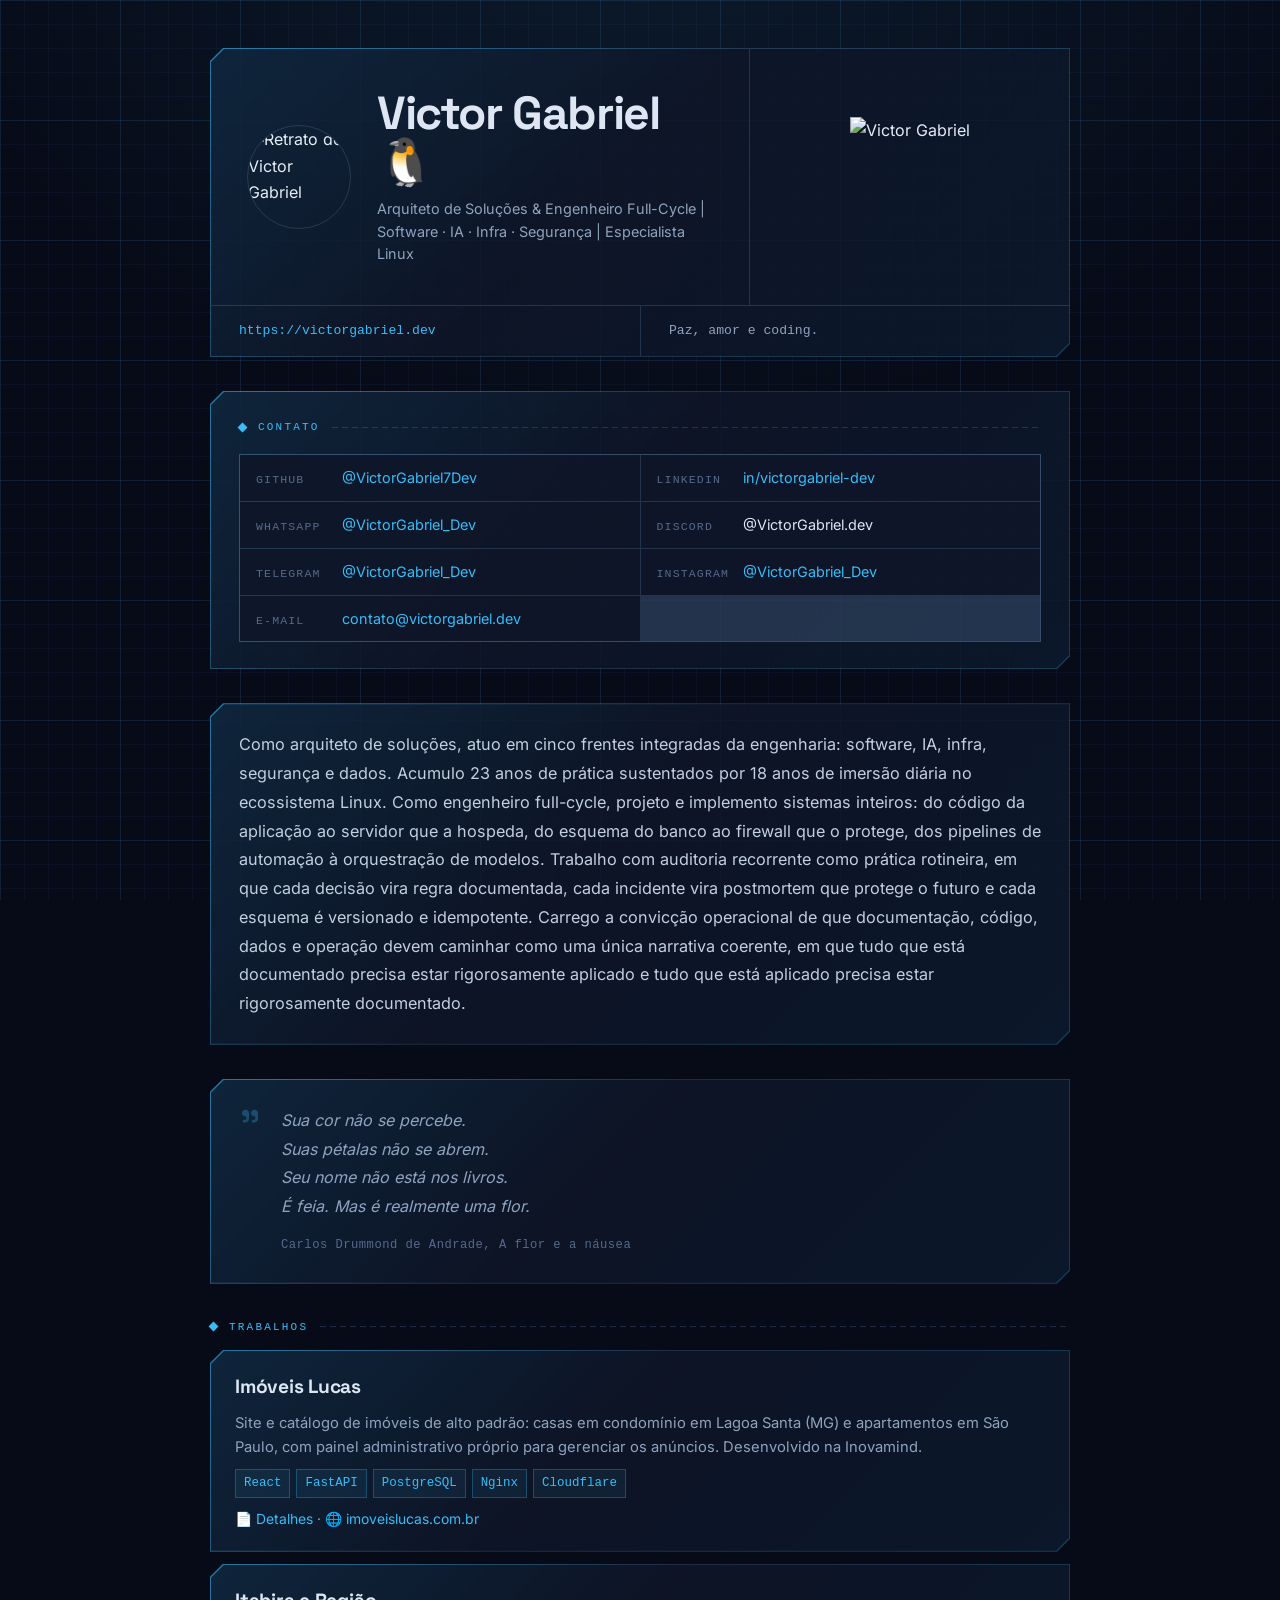
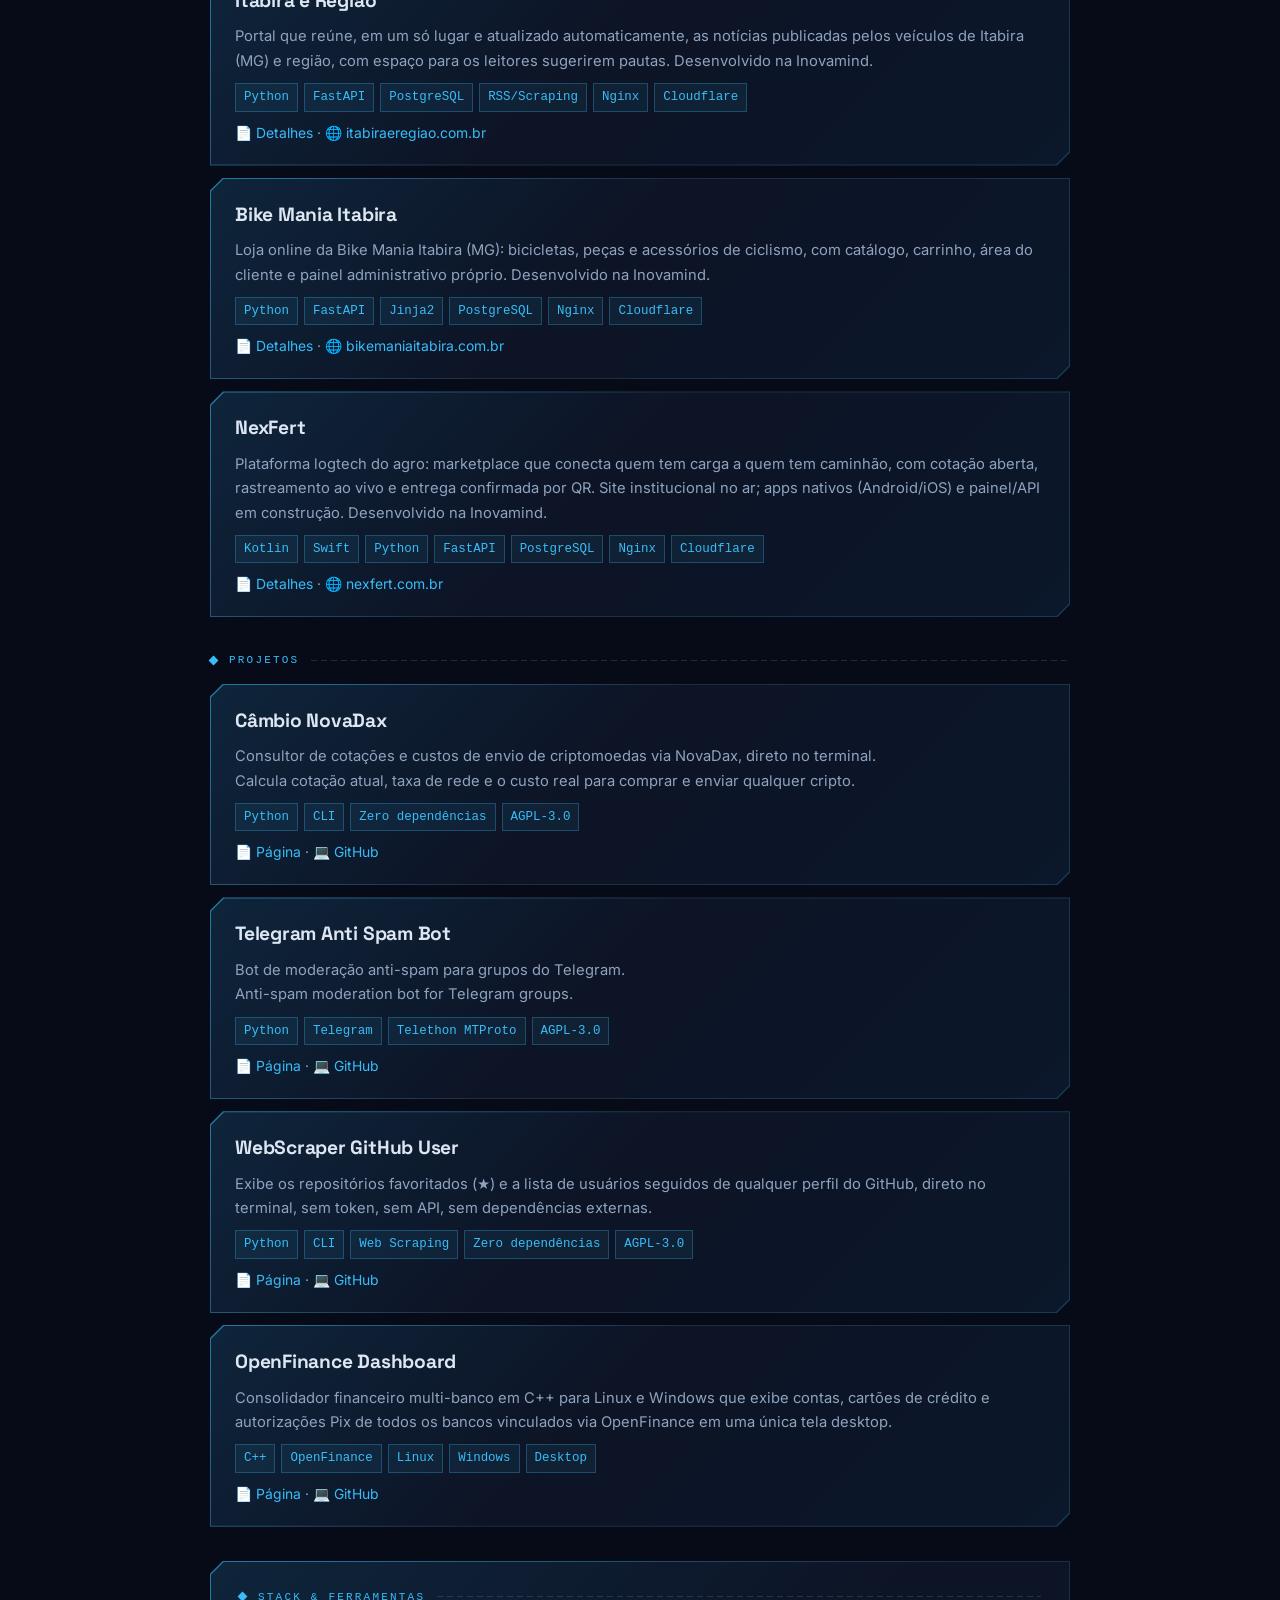
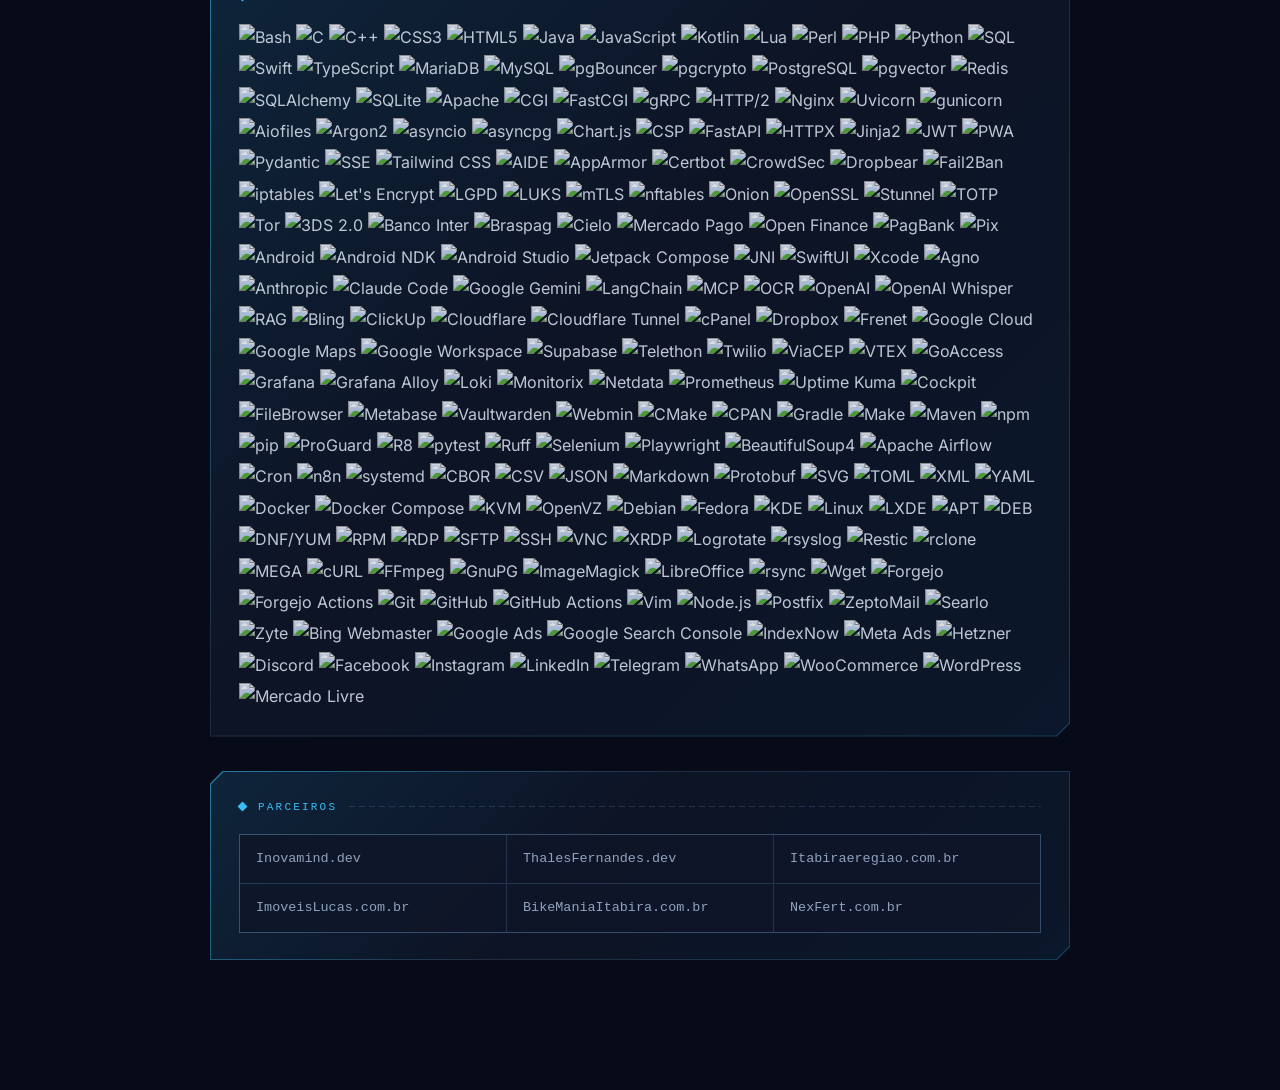
==== commit d9fd20b3: "Sincroniza o espelho com o victorgabriel.dev (db15a3b)" ====
--- a/index.html
+++ b/index.html
@@ -4,7 +4,7 @@
     <meta charset="UTF-8">
     <meta name="viewport" content="width=device-width, initial-scale=1.0, viewport-fit=cover">
     <meta http-equiv="X-UA-Compatible" content="IE=edge">
-    <title>Victor Gabriel - Arquiteto de Soluções & Engenheiro Full-Cycle</title>
+    <title>Victor Gabriel · Arquiteto de Soluções & Engenheiro Full-Cycle</title>
     <meta name="description" content="Arquiteto de Soluções &amp; Engenheiro Full-Cycle: software, IA, infra, segurança e dados em ambientes Linux. 23 anos de prática construindo sistemas inteiros, do código ao firewall, com auditoria recorrente e documentação como fonte de verdade.">
     <meta name="author" content="Victor Gabriel">
     <meta name="keywords" content="Victor Gabriel Dev, Victor Gabriel Desenvolvedor, Victor Gabriel Python, Victor Gabriel Linux, Victor Gabriel IA, Victor Gabriel Software, Victor Gabriel Sistemas, Victor Gabriel Cibersegurança, Victor Gabriel Infra, Victor Gabriel Soluções, Inovamind Dev">
@@ -16,20 +16,20 @@
     <meta property="og:url" content="https://victorgabriel.dev/">
     <meta property="og:site_name" content="Victor Gabriel">
     <meta property="og:locale" content="pt_BR">
-    <meta property="og:title" content="Victor Gabriel - Arquiteto de Soluções & Engenheiro Full-Cycle | Software · IA · Infra · Segurança | Especialista Linux">
+    <meta property="og:title" content="Victor Gabriel · Arquiteto de Soluções & Engenheiro Full-Cycle | Software · IA · Infra · Segurança | Especialista Linux">
     <meta property="og:description" content="Arquiteto de Soluções &amp; Engenheiro Full-Cycle: software, IA, infra, segurança e dados em ambientes Linux. 23 anos de prática construindo sistemas inteiros, do código ao firewall, com auditoria recorrente e documentação como fonte de verdade.">
     <meta property="og:image" content="https://victorgabriel.dev/paz-amor-e-coding.jpg">
-    <meta property="og:image:alt" content="Victor Gabriel - Arquiteto de Soluções & Engenheiro Full-Cycle | Software · IA · Infra · Segurança | Especialista Linux">
+    <meta property="og:image:alt" content="Victor Gabriel · Arquiteto de Soluções & Engenheiro Full-Cycle | Software · IA · Infra · Segurança | Especialista Linux">
     <meta property="og:image:width" content="600">
     <meta property="og:image:height" content="600">
     <meta property="profile:first_name" content="Victor">
     <meta property="profile:last_name" content="Gabriel">
     <meta property="profile:username" content="VictorGabriel7Dev">
     <meta name="twitter:card" content="summary_large_image">
-    <meta name="twitter:title" content="Victor Gabriel - Arquiteto de Soluções & Engenheiro Full-Cycle | Software · IA · Infra · Segurança | Especialista Linux">
+    <meta name="twitter:title" content="Victor Gabriel · Arquiteto de Soluções & Engenheiro Full-Cycle | Software · IA · Infra · Segurança | Especialista Linux">
     <meta name="twitter:description" content="Arquiteto de Soluções &amp; Engenheiro Full-Cycle: software, IA, infra, segurança e dados em ambientes Linux. 23 anos de prática construindo sistemas inteiros, do código ao firewall, com auditoria recorrente e documentação como fonte de verdade.">
     <meta name="twitter:image" content="https://victorgabriel.dev/paz-amor-e-coding.jpg">
-    <meta name="twitter:image:alt" content="Victor Gabriel - Arquiteto de Soluções & Engenheiro Full-Cycle | Software · IA · Infra · Segurança | Especialista Linux">
+    <meta name="twitter:image:alt" content="Victor Gabriel · Arquiteto de Soluções & Engenheiro Full-Cycle | Software · IA · Infra · Segurança | Especialista Linux">
     <link rel="alternate" hreflang="pt-BR" href="https://victorgabriel.dev/">
     <link rel="alternate" hreflang="x-default" href="https://victorgabriel.dev/">
     <meta name="language" content="Portuguese">
@@ -102,8 +102,8 @@
                 "@type": "ProfilePage",
                 "@id": "https://victorgabriel.dev/#page",
                 "url": "https://victorgabriel.dev/",
-                "name": "Victor Gabriel - Arquiteto de Soluções & Engenheiro Full-Cycle",
-                "description": "Portfólio pessoal de Victor Gabriel - Arquiteto de Soluções & Engenheiro Full-Cycle: software, IA, infra, segurança e dados em ambientes Linux. 23 anos de prática construindo sistemas inteiros, do código ao firewall, com auditoria recorrente e documentação como fonte de verdade.",
+                "name": "Victor Gabriel · Arquiteto de Soluções & Engenheiro Full-Cycle",
+                "description": "Portfólio pessoal de Victor Gabriel · Arquiteto de Soluções & Engenheiro Full-Cycle: software, IA, infra, segurança e dados em ambientes Linux. 23 anos de prática construindo sistemas inteiros, do código ao firewall, com auditoria recorrente e documentação como fonte de verdade.",
                 "inLanguage": "pt-BR",
                 "mainEntity": { "@id": "https://victorgabriel.dev/#person" }
             },
@@ -112,7 +112,7 @@
                 "@id": "https://victorgabriel.dev/#website",
                 "url": "https://victorgabriel.dev/",
                 "name": "Victor Gabriel",
-                "description": "Portfólio de Victor Gabriel - Arquiteto de Soluções & Engenheiro Full-Cycle: software, IA, infra, segurança e dados em ambientes Linux. 23 anos de prática construindo sistemas inteiros, do código ao firewall, com auditoria recorrente e documentação como fonte de verdade.",
+                "description": "Portfólio de Victor Gabriel · Arquiteto de Soluções & Engenheiro Full-Cycle: software, IA, infra, segurança e dados em ambientes Linux. 23 anos de prática construindo sistemas inteiros, do código ao firewall, com auditoria recorrente e documentação como fonte de verdade.",
                 "inLanguage": "pt-BR",
                 "publisher": { "@id": "https://victorgabriel.dev/#person" }
             }
@@ -179,7 +179,7 @@
                     Suas pétalas não se abrem.<br>
                     Seu nome não está nos livros.<br>
                     É feia. Mas é realmente uma flor.
-                    <span class="autor"> - Carlos Drummond de Andrade, A flor e a náusea</span>
+                    <span class="autor">Carlos Drummond de Andrade, A flor e a náusea</span>
                 </div>
             </div>
         </div>
@@ -188,7 +188,7 @@
             <article class="frame">
                 <div class="inner">
                     <h3><a href="https://www.imoveislucas.com.br">Imóveis Lucas</a></h3>
-                    <p>Site e catálogo de imóveis de alto padrão - casas em condomínio em Lagoa Santa (MG) e apartamentos em São Paulo - com painel administrativo próprio para gerenciar os anúncios. Desenvolvido na Inovamind.</p>
+                    <p>Site e catálogo de imóveis de alto padrão: casas em condomínio em Lagoa Santa (MG) e apartamentos em São Paulo, com painel administrativo próprio para gerenciar os anúncios. Desenvolvido na Inovamind.</p>
                     <p class="tags"><code>React</code> <code>FastAPI</code> <code>PostgreSQL</code> <code>Nginx</code> <code>Cloudflare</code></p>
                     <p class="acoes"><a href="https://victorgabriel.dev/trabalhos/#imoveis-lucas">📄 Detalhes</a> · <a href="https://www.imoveislucas.com.br">🌐 imoveislucas.com.br</a></p>
                 </div>
@@ -196,7 +196,7 @@
             <article class="frame">
                 <div class="inner">
                     <h3><a href="https://itabiraeregiao.com.br">Itabira e Região</a></h3>
-                    <p>Portal que reúne, em um só lugar e atualizado automaticamente, as notícias publicadas pelos veículos de Itabira (MG) e região - com espaço para os leitores sugerirem pautas. Desenvolvido na Inovamind.</p>
+                    <p>Portal que reúne, em um só lugar e atualizado automaticamente, as notícias publicadas pelos veículos de Itabira (MG) e região, com espaço para os leitores sugerirem pautas. Desenvolvido na Inovamind.</p>
                     <p class="tags"><code>Python</code> <code>FastAPI</code> <code>PostgreSQL</code> <code>RSS/Scraping</code> <code>Nginx</code> <code>Cloudflare</code></p>
                     <p class="acoes"><a href="https://victorgabriel.dev/trabalhos/#itabira-e-regiao">📄 Detalhes</a> · <a href="https://itabiraeregiao.com.br">🌐 itabiraeregiao.com.br</a></p>
                 </div>
@@ -204,7 +204,7 @@
             <article class="frame">
                 <div class="inner">
                     <h3><a href="https://bikemaniaitabira.com.br">Bike Mania Itabira</a></h3>
-                    <p>Loja online da Bike Mania Itabira (MG) - bicicletas, peças e acessórios de ciclismo - com catálogo, carrinho, área do cliente e painel administrativo próprio. Desenvolvido na Inovamind.</p>
+                    <p>Loja online da Bike Mania Itabira (MG): bicicletas, peças e acessórios de ciclismo, com catálogo, carrinho, área do cliente e painel administrativo próprio. Desenvolvido na Inovamind.</p>
                     <p class="tags"><code>Python</code> <code>FastAPI</code> <code>Jinja2</code> <code>PostgreSQL</code> <code>Nginx</code> <code>Cloudflare</code></p>
                     <p class="acoes"><a href="https://victorgabriel.dev/trabalhos/#bike-mania-itabira">📄 Detalhes</a> · <a href="https://bikemaniaitabira.com.br">🌐 bikemaniaitabira.com.br</a></p>
                 </div>
@@ -212,7 +212,7 @@
             <article class="frame">
                 <div class="inner">
                     <h3><a href="https://nexfert.com.br">NexFert</a></h3>
-                    <p>Plataforma logtech do agro - marketplace que conecta quem tem carga a quem tem caminhão: cotação aberta, rastreamento ao vivo e entrega confirmada por QR. Site institucional no ar; apps nativos (Android/iOS) e painel/API em construção. Desenvolvido na Inovamind.</p>
+                    <p>Plataforma logtech do agro: marketplace que conecta quem tem carga a quem tem caminhão, com cotação aberta, rastreamento ao vivo e entrega confirmada por QR. Site institucional no ar; apps nativos (Android/iOS) e painel/API em construção. Desenvolvido na Inovamind.</p>
                     <p class="tags"><code>Kotlin</code> <code>Swift</code> <code>Python</code> <code>FastAPI</code> <code>PostgreSQL</code> <code>Nginx</code> <code>Cloudflare</code></p>
                     <p class="acoes"><a href="https://victorgabriel.dev/trabalhos/#nexfert">📄 Detalhes</a> · <a href="https://nexfert.com.br">🌐 nexfert.com.br</a></p>
                 </div>
@@ -241,7 +241,7 @@
             <article class="frame">
                 <div class="inner">
                     <h3><a href="https://victorgabriel.dev/projetos/webscraper-github-user">WebScraper GitHub User</a></h3>
-                    <p>Exibe os repositórios favoritados (★) e a lista de usuários seguidos de qualquer perfil do GitHub, direto no terminal - sem token, sem API, sem dependências externas.</p>
+                    <p>Exibe os repositórios favoritados (★) e a lista de usuários seguidos de qualquer perfil do GitHub, direto no terminal, sem token, sem API, sem dependências externas.</p>
                     <p class="tags"><code>Python</code> <code>CLI</code> <code>Web Scraping</code> <code>Zero dependências</code> <code>AGPL-3.0</code></p>
                     <p class="acoes"><a href="https://victorgabriel.dev/projetos/webscraper-github-user">📄 Página</a> · <a href="https://github.com/VictorGabriel7Dev/webscraper-github-user">💻 GitHub</a></p>
                 </div>
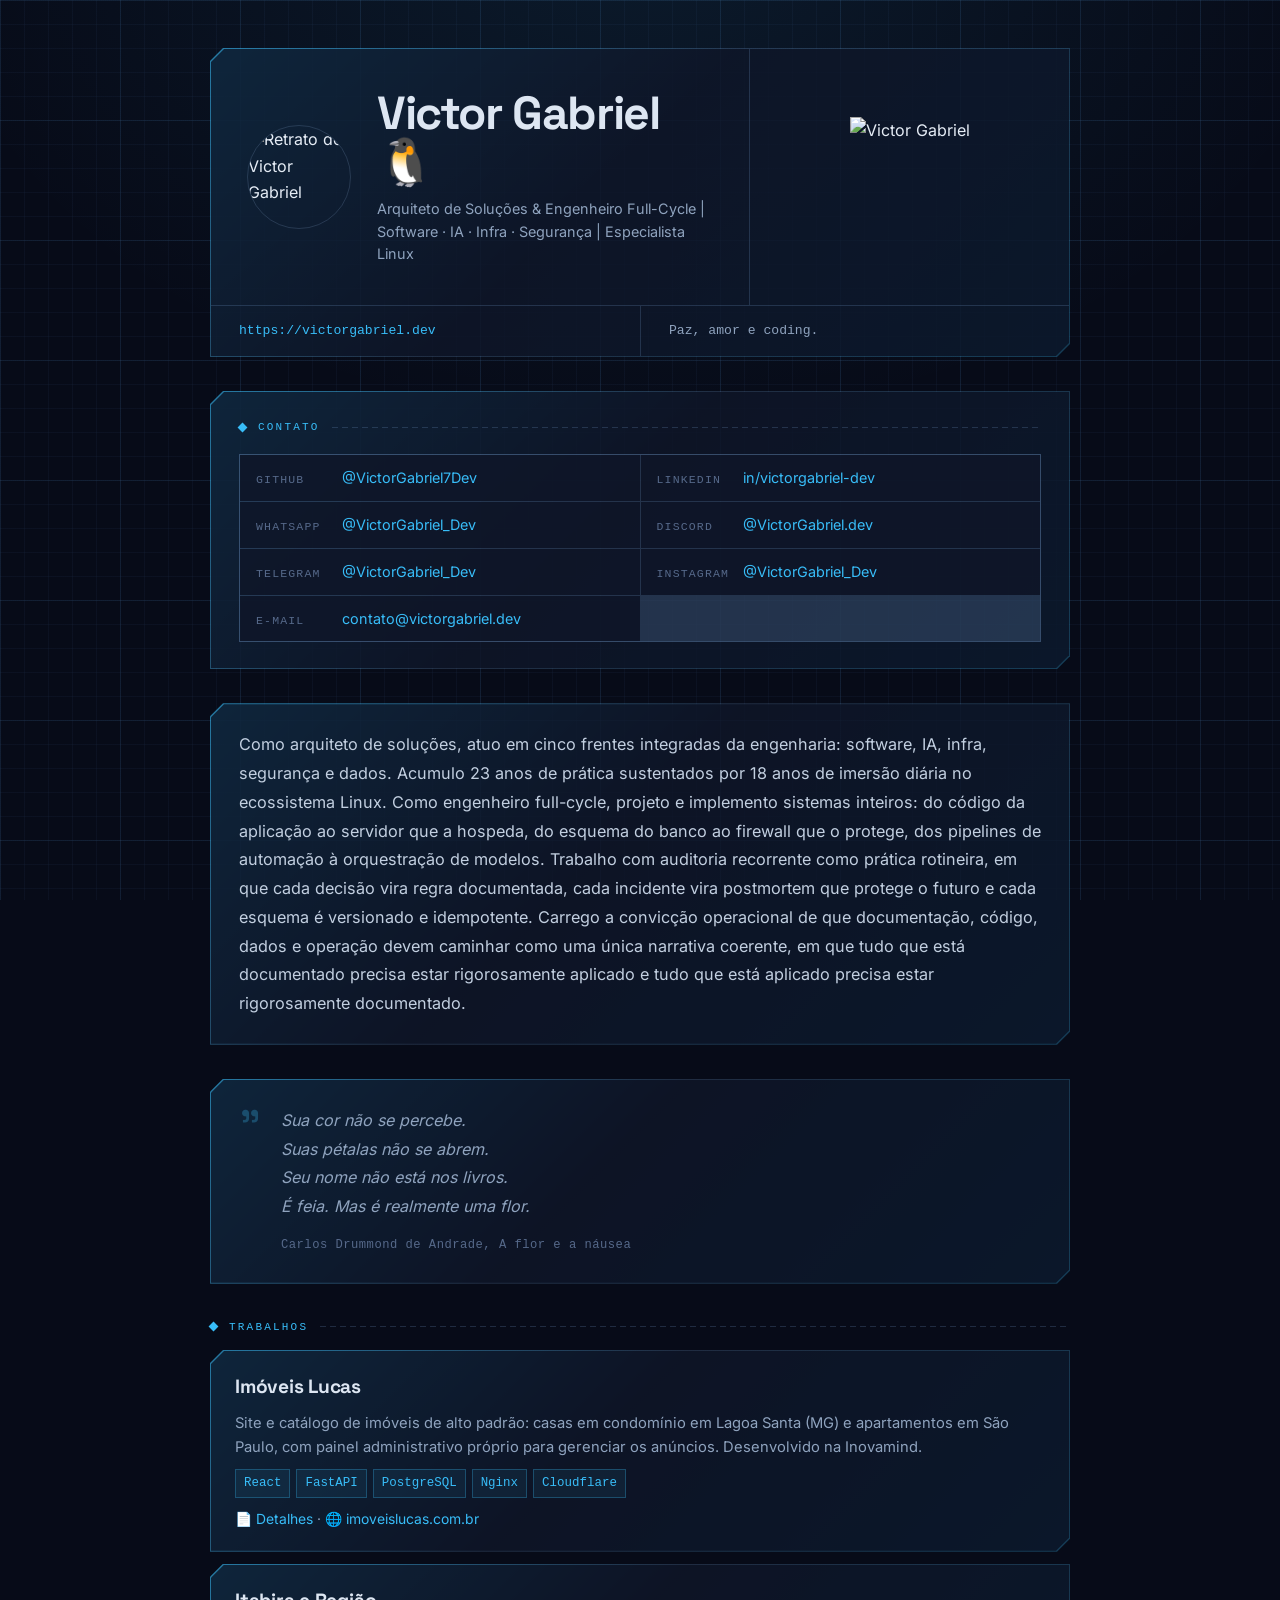
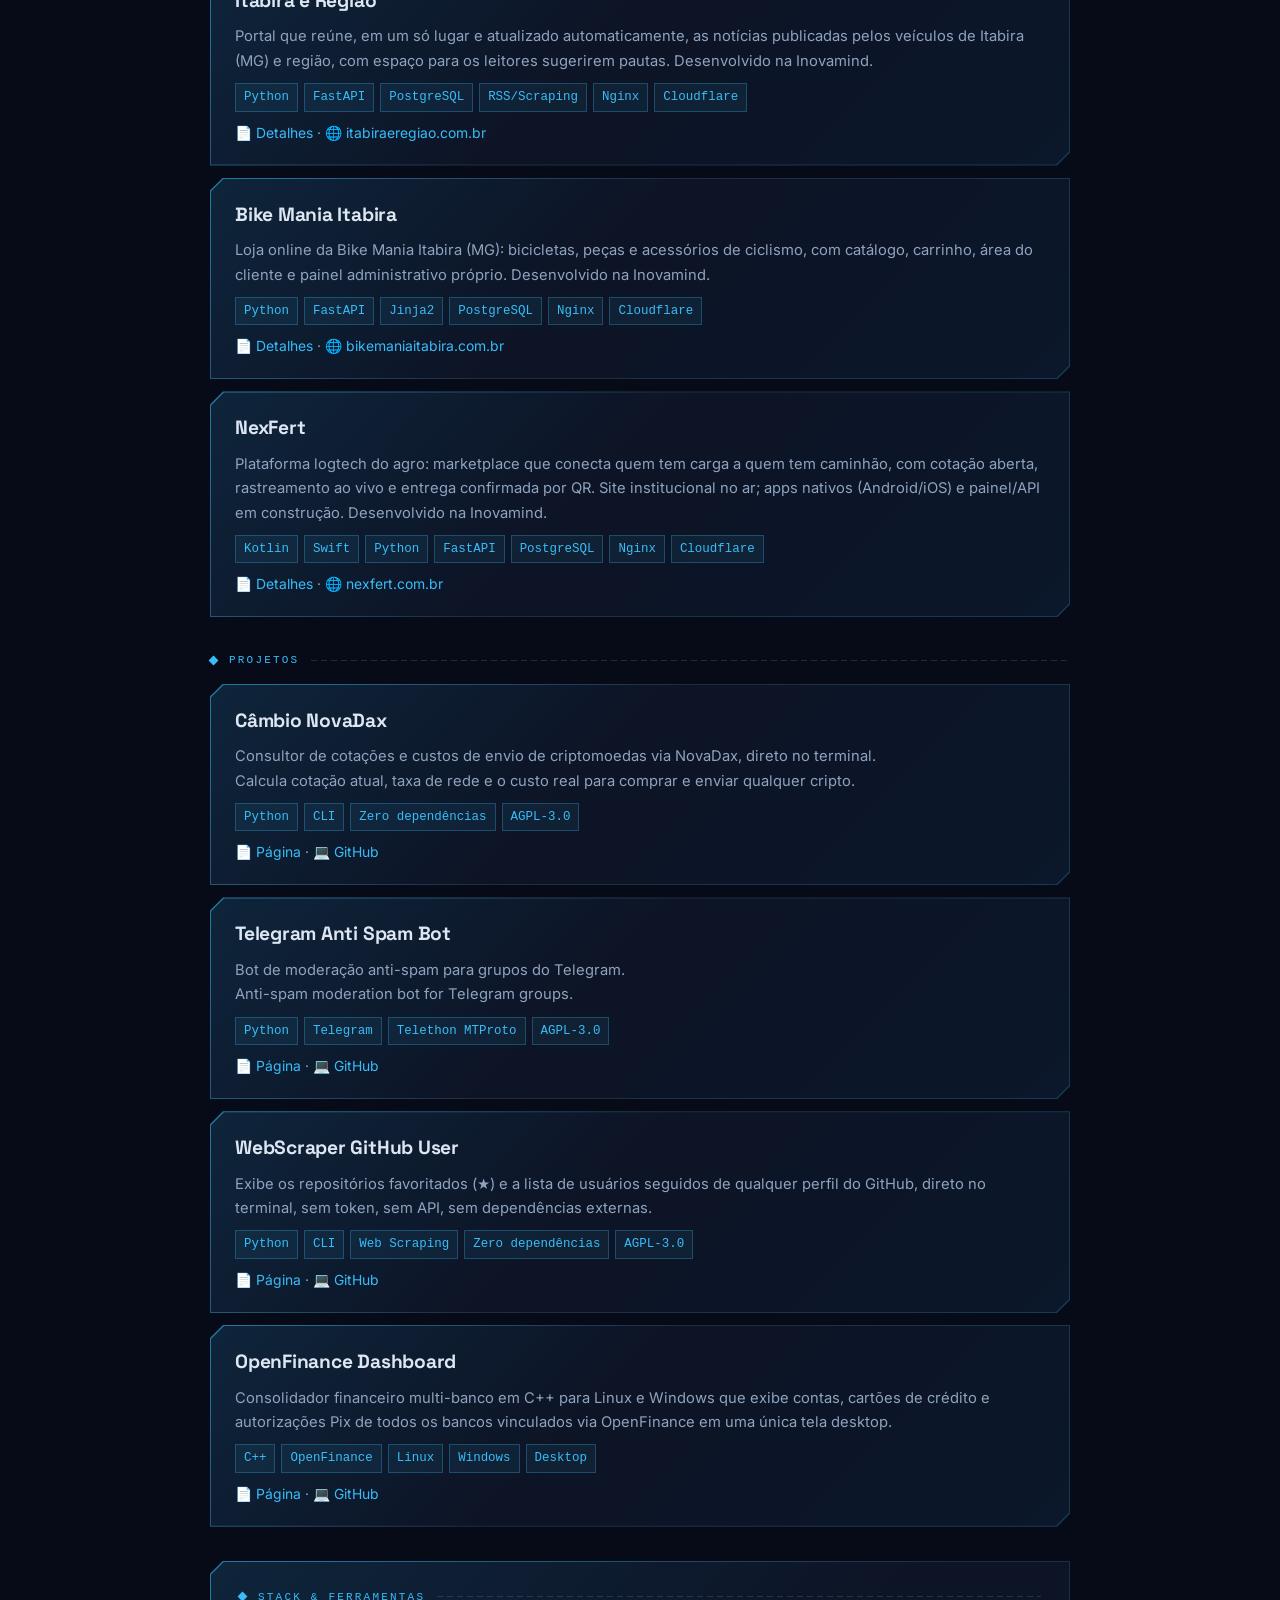
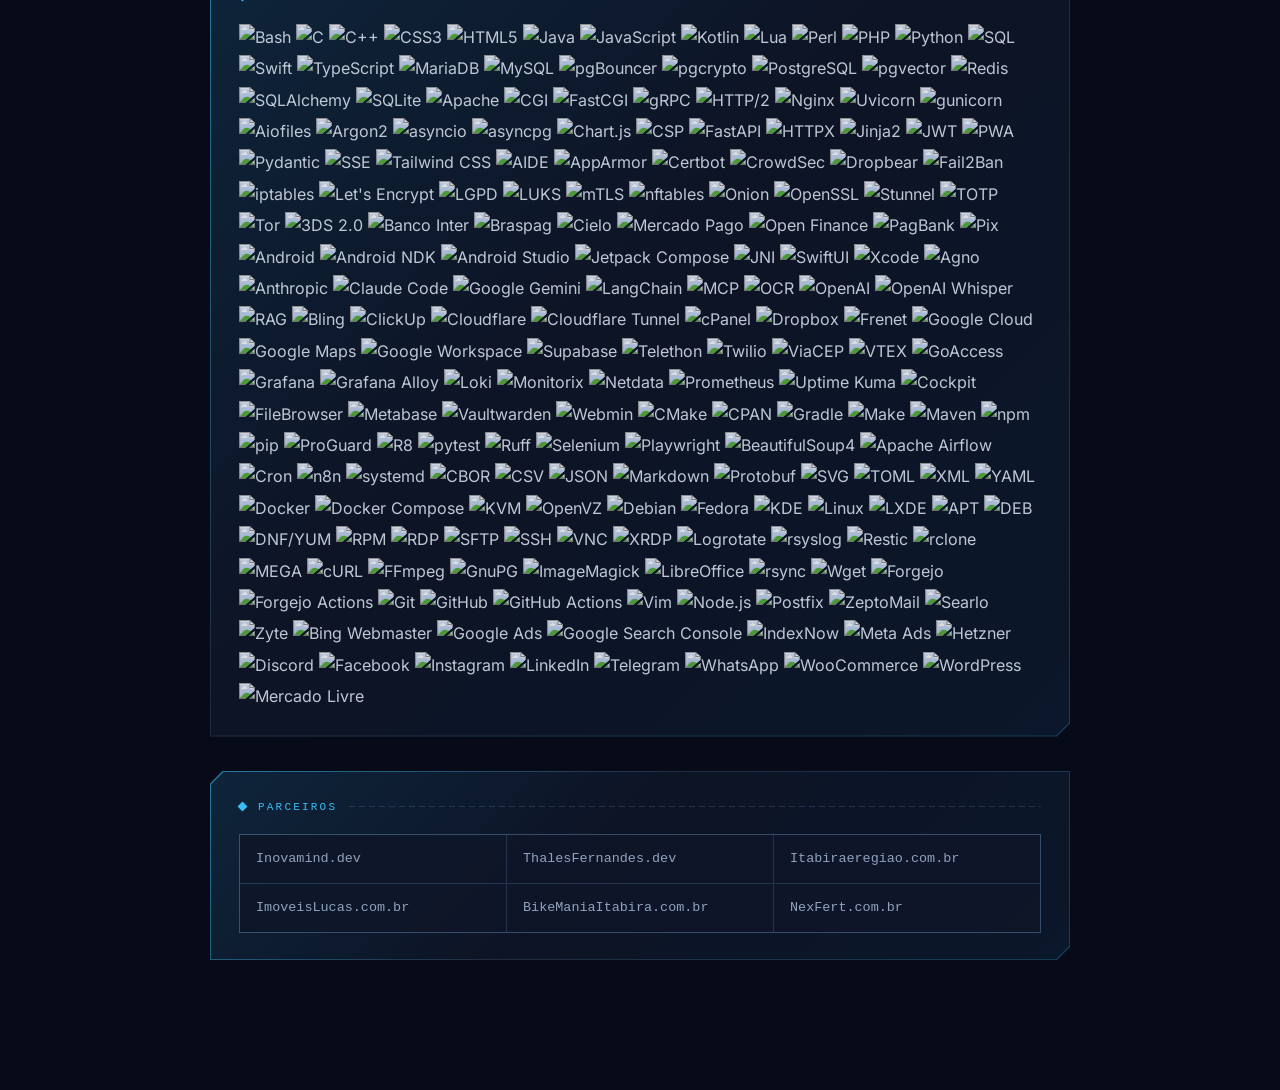
==== commit d111dacd: "Sincroniza o espelho com o victorgabriel.dev (9c93ca7)" ====
--- a/index.html
+++ b/index.html
@@ -159,7 +159,7 @@
                     <div><strong>GitHub</strong> <a href="https://github.com/VictorGabriel7Dev">@VictorGabriel7Dev</a></div>
                     <div><strong>LinkedIn</strong> <a href="https://www.linkedin.com/in/victorgabriel-dev">in/victorgabriel-dev</a></div>
                     <div><strong>WhatsApp</strong> <a href="https://wa.me/@VictorGabriel_Dev">@VictorGabriel_Dev</a></div>
-                    <div><strong>Discord</strong> @VictorGabriel.dev</div>
+                    <div><strong>Discord</strong> <a href="https://discord.com/users/1481407654458036265">@VictorGabriel.dev</a></div>
                     <div><strong>Telegram</strong> <a href="https://t.me/VictorGabriel_Dev">@VictorGabriel_Dev</a></div>
                     <div><strong>Instagram</strong> <a href="https://www.instagram.com/VictorGabriel_Dev">@VictorGabriel_Dev</a></div>
                     <div><strong>E-mail</strong> <a href="mailto:contato@victorgabriel.dev">contato@victorgabriel.dev</a></div>
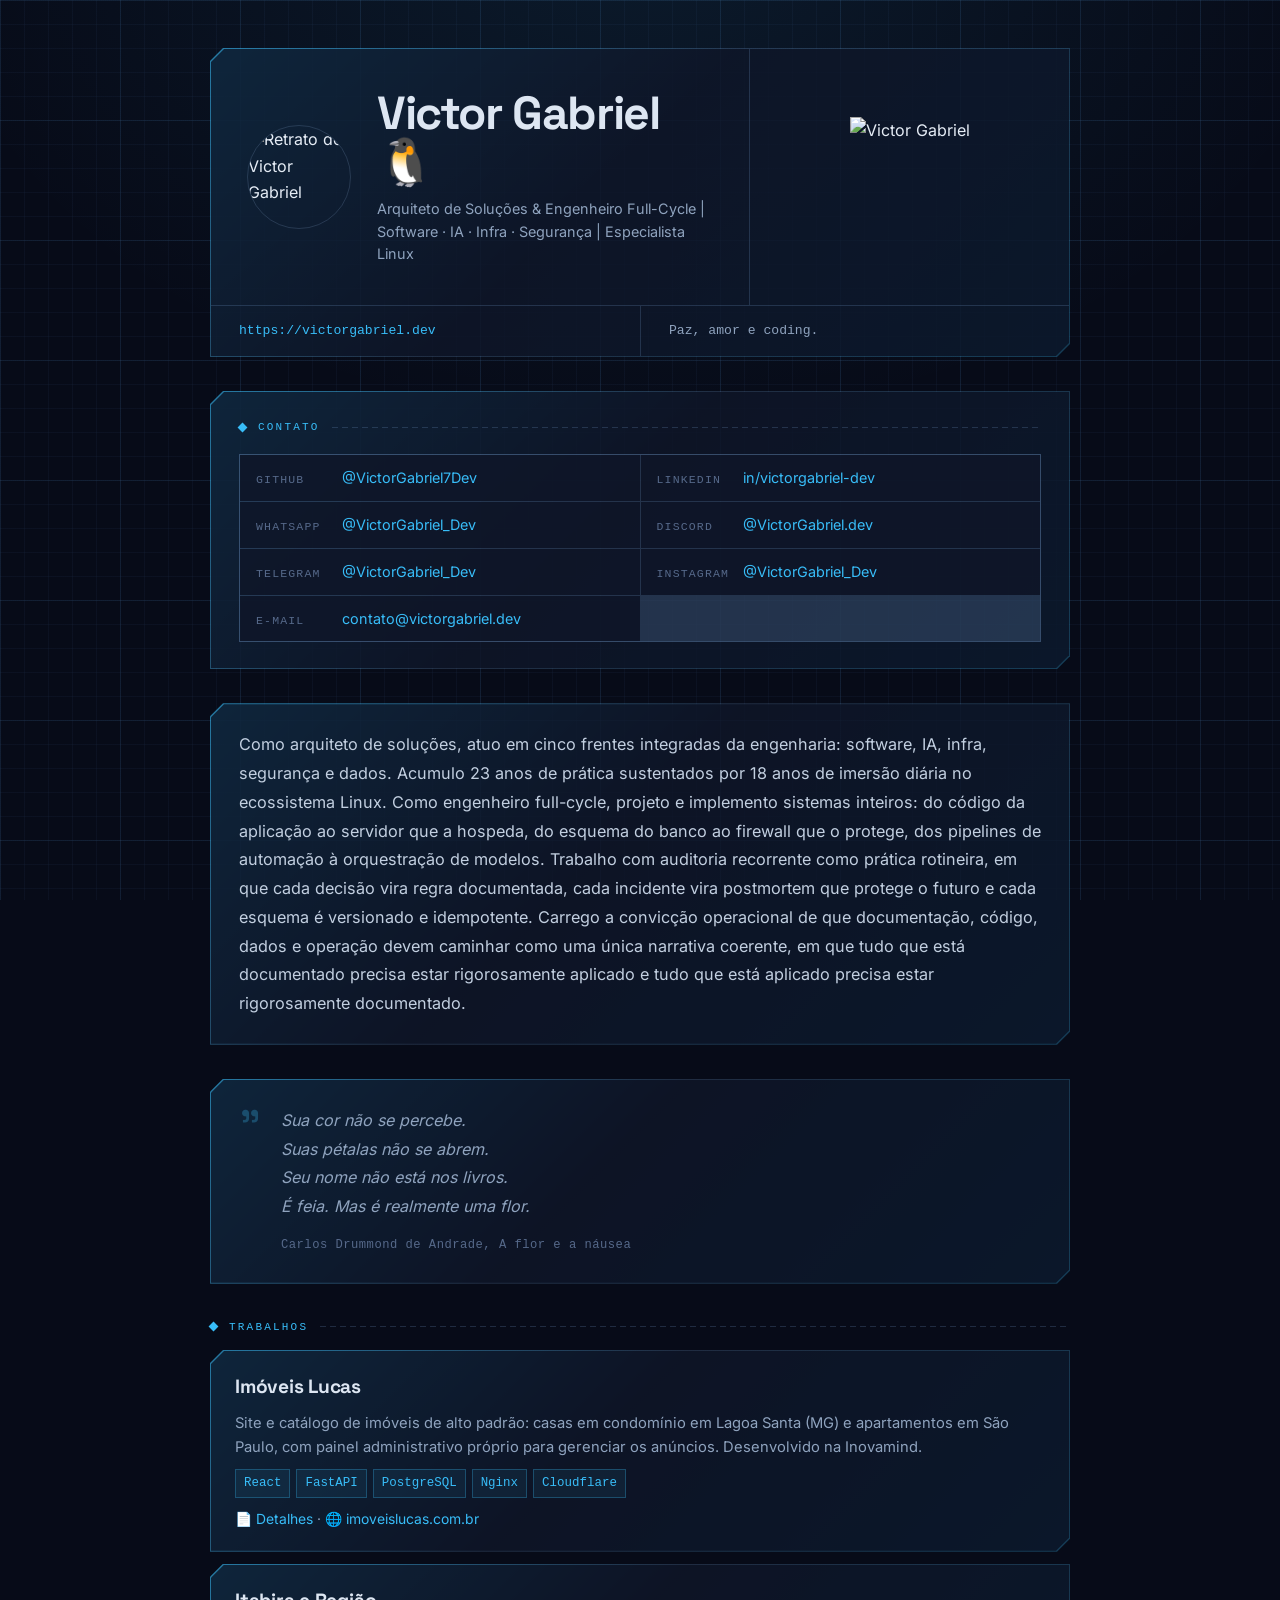
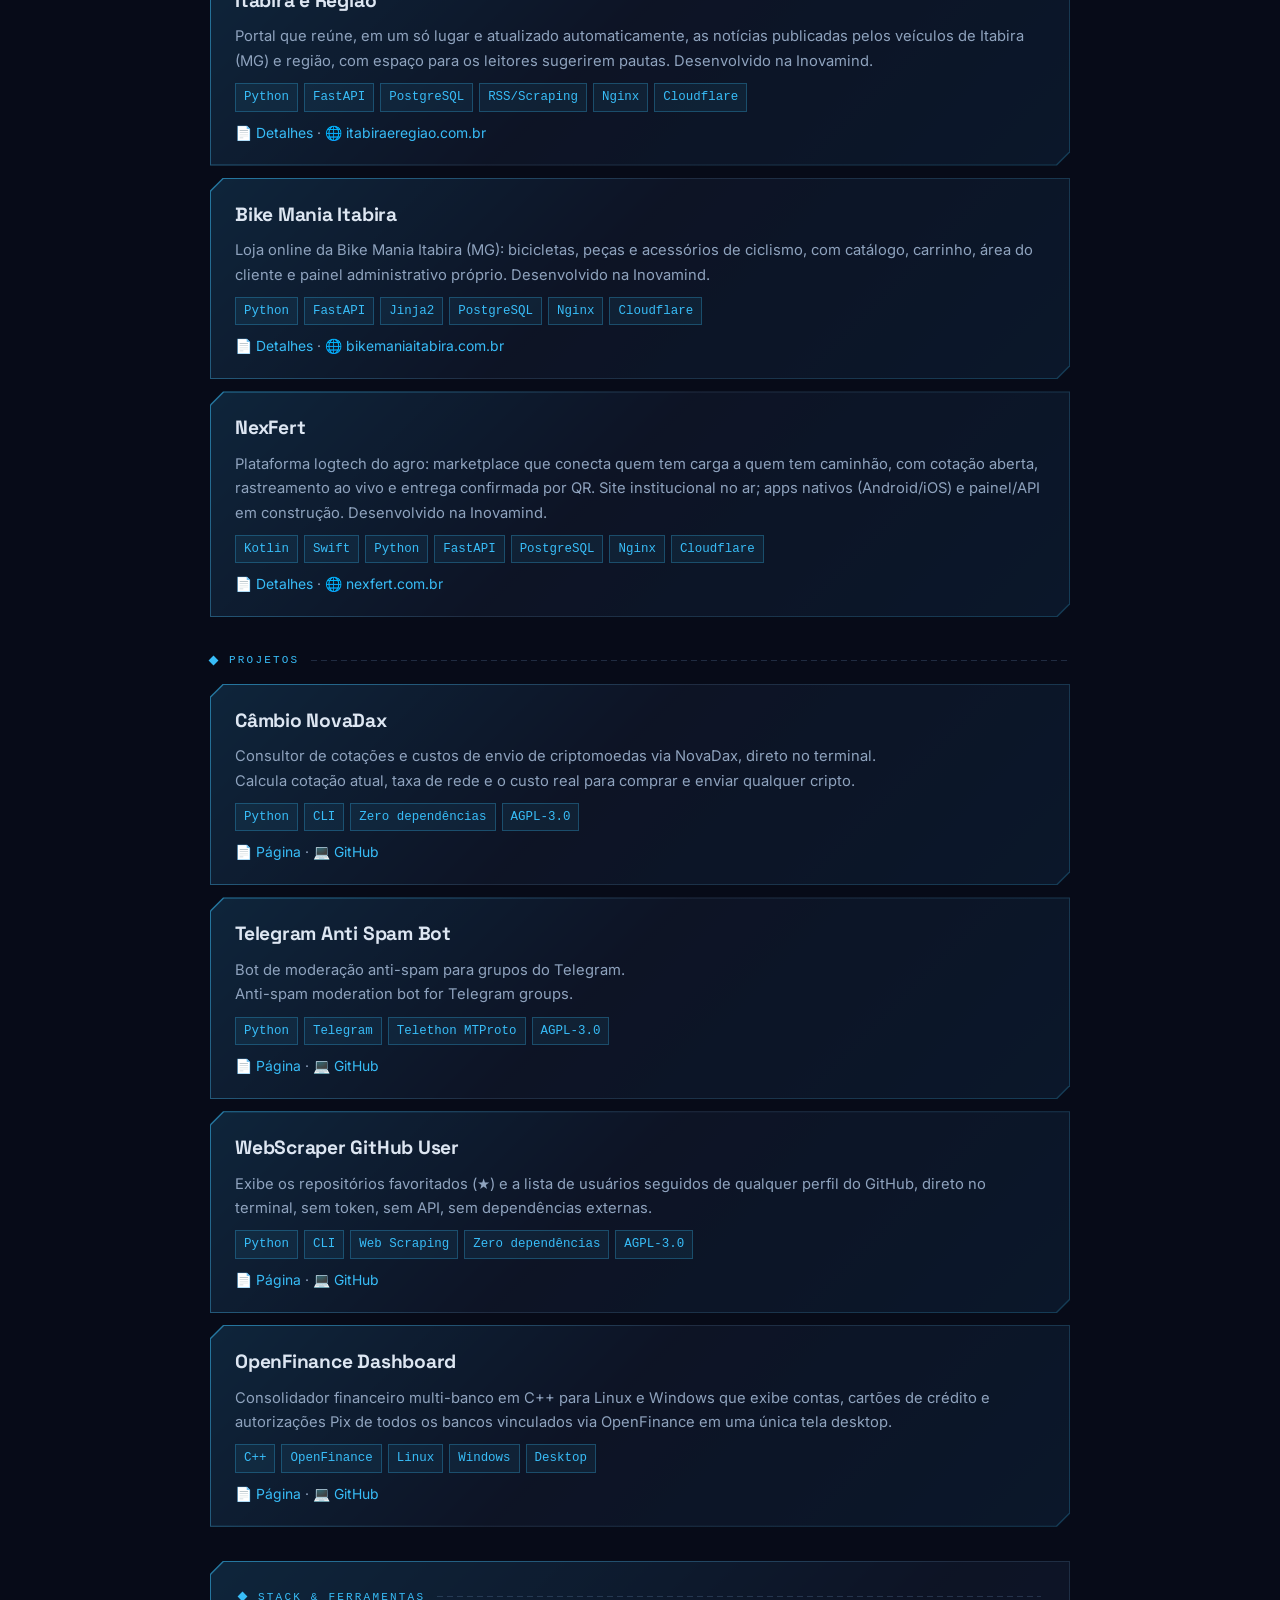
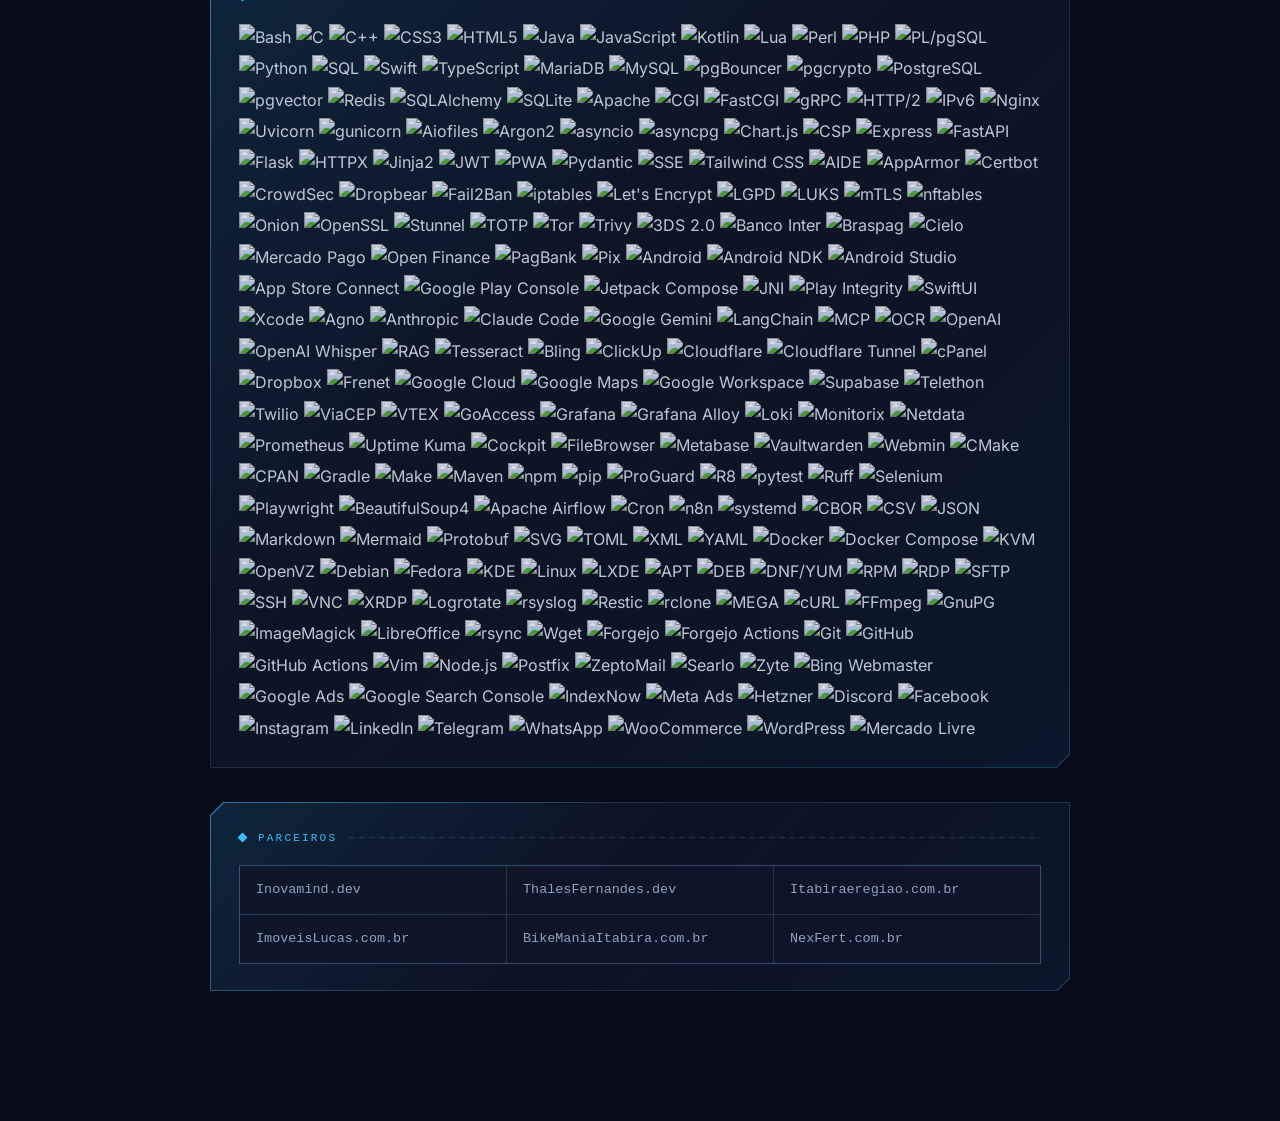
==== commit 2819e64f: "Sincroniza o espelho com o victorgabriel.dev (1a04c58)" ====
--- a/index.html
+++ b/index.html
@@ -270,6 +270,7 @@
             <img src="https://img.shields.io/badge/-Lua-2C2D72?logo=lua&logoColor=white&style=flat" alt="Lua">
             <img src="https://img.shields.io/badge/-Perl-39457E?logo=perl&logoColor=white&style=flat" alt="Perl">
             <img src="https://img.shields.io/badge/-PHP-777BB4?logo=php&logoColor=white&style=flat" alt="PHP">
+            <img src="https://img.shields.io/badge/-PL%2FpgSQL-336791?logo=postgresql&logoColor=white&style=flat" alt="PL/pgSQL">
             <img src="https://img.shields.io/badge/-Python-3776AB?logo=python&logoColor=white&style=flat" alt="Python">
             <img src="https://img.shields.io/badge/-SQL-336791?logoColor=white&style=flat" alt="SQL">
             <img src="https://img.shields.io/badge/-Swift-F05138?logo=swift&logoColor=white&style=flat" alt="Swift">
@@ -288,6 +289,7 @@
             <img src="https://img.shields.io/badge/-FastCGI-333333?logoColor=white&style=flat" alt="FastCGI">
             <img src="https://img.shields.io/badge/-gRPC-244C5A?logoColor=white&style=flat" alt="gRPC">
             <img src="https://img.shields.io/badge/-HTTP%2F2-333333?logoColor=white&style=flat" alt="HTTP/2">
+            <img src="https://img.shields.io/badge/-IPv6-333333?logoColor=white&style=flat" alt="IPv6">
             <img src="https://img.shields.io/badge/-Nginx-009639?logo=nginx&logoColor=white&style=flat" alt="Nginx">
             <img src="https://img.shields.io/badge/-Uvicorn-499848?logo=gunicorn&logoColor=white&style=flat" alt="Uvicorn">
             <img src="https://img.shields.io/badge/-gunicorn-499848?logo=gunicorn&logoColor=white&style=flat" alt="gunicorn">
@@ -297,7 +299,9 @@
             <img src="https://img.shields.io/badge/-asyncpg-4169E1?logo=postgresql&logoColor=white&style=flat" alt="asyncpg">
             <img src="https://img.shields.io/badge/-Chart.js-FF6384?logo=chartdotjs&logoColor=white&style=flat" alt="Chart.js">
             <img src="https://img.shields.io/badge/-CSP-333333?logo=html5&logoColor=white&style=flat" alt="CSP">
+            <img src="https://img.shields.io/badge/-Express-000000?logo=express&logoColor=white&style=flat" alt="Express">
             <img src="https://img.shields.io/badge/-FastAPI-009688?logo=fastapi&logoColor=white&style=flat" alt="FastAPI">
+            <img src="https://img.shields.io/badge/-Flask-000000?logo=flask&logoColor=white&style=flat" alt="Flask">
             <img src="https://img.shields.io/badge/-HTTPX-3776AB?logo=python&logoColor=white&style=flat" alt="HTTPX">
             <img src="https://img.shields.io/badge/-Jinja2-B41717?logo=jinja&logoColor=white&style=flat" alt="Jinja2">
             <img src="https://img.shields.io/badge/-JWT-000000?logo=jsonwebtokens&logoColor=white&style=flat" alt="JWT">
@@ -322,6 +326,7 @@
             <img src="https://img.shields.io/badge/-Stunnel-333333?logoColor=white&style=flat" alt="Stunnel">
             <img src="https://img.shields.io/badge/-TOTP-6C3483?logoColor=white&style=flat" alt="TOTP">
             <img src="https://img.shields.io/badge/-Tor-7D4698?logo=torproject&logoColor=white&style=flat" alt="Tor">
+            <img src="https://img.shields.io/badge/-Trivy-1904DA?logo=trivy&logoColor=white&style=flat" alt="Trivy">
             <img src="https://img.shields.io/badge/-3DS%202.0-003580?logoColor=white&style=flat" alt="3DS 2.0">
             <img src="https://img.shields.io/badge/-Banco%20Inter-FF7A00?logoColor=white&style=flat" alt="Banco Inter">
             <img src="https://img.shields.io/badge/-Braspag-005CA9?logoColor=white&style=flat" alt="Braspag">
@@ -333,8 +338,11 @@
             <img src="https://img.shields.io/badge/-Android-34A853?logo=android&logoColor=white&style=flat" alt="Android">
             <img src="https://img.shields.io/badge/-Android%20NDK-34A853?logo=android&logoColor=white&style=flat" alt="Android NDK">
             <img src="https://img.shields.io/badge/-Android%20Studio-3DDC84?logo=androidstudio&logoColor=white&style=flat" alt="Android Studio">
+            <img src="https://img.shields.io/badge/-App%20Store%20Connect-0D96F6?logo=appstore&logoColor=white&style=flat" alt="App Store Connect">
+            <img src="https://img.shields.io/badge/-Google%20Play%20Console-414141?logo=googleplay&logoColor=white&style=flat" alt="Google Play Console">
             <img src="https://img.shields.io/badge/-Jetpack%20Compose-4285F4?logo=jetpackcompose&logoColor=white&style=flat" alt="Jetpack Compose">
             <img src="https://img.shields.io/badge/-JNI-ED8B00?logo=openjdk&logoColor=white&style=flat" alt="JNI">
+            <img src="https://img.shields.io/badge/-Play%20Integrity-34A853?logo=googleplay&logoColor=white&style=flat" alt="Play Integrity">
             <img src="https://img.shields.io/badge/-SwiftUI-2196F3?logo=swift&logoColor=white&style=flat" alt="SwiftUI">
             <img src="https://img.shields.io/badge/-Xcode-147EFB?logo=xcode&logoColor=white&style=flat" alt="Xcode">
             <img src="https://img.shields.io/badge/-Agno-000000?logo=anthropic&logoColor=white&style=flat" alt="Agno">
@@ -347,6 +355,7 @@
             <img src="https://img.shields.io/badge/-OpenAI-412991?logo=openai&logoColor=white&style=flat" alt="OpenAI">
             <img src="https://img.shields.io/badge/-OpenAI%20Whisper-412991?logo=openai&logoColor=white&style=flat" alt="OpenAI Whisper">
             <img src="https://img.shields.io/badge/-RAG-333333?logoColor=white&style=flat" alt="RAG">
+            <img src="https://img.shields.io/badge/-Tesseract-333333?logoColor=white&style=flat" alt="Tesseract">
             <img src="https://img.shields.io/badge/-Bling-E8692A?logoColor=white&style=flat" alt="Bling">
             <img src="https://img.shields.io/badge/-ClickUp-7B68EE?logo=clickup&logoColor=white&style=flat" alt="ClickUp">
             <img src="https://img.shields.io/badge/-Cloudflare-F38020?logo=cloudflare&logoColor=white&style=flat" alt="Cloudflare">
@@ -397,6 +406,7 @@
             <img src="https://img.shields.io/badge/-CSV-333333?logoColor=white&style=flat" alt="CSV">
             <img src="https://img.shields.io/badge/-JSON-000000?logo=json&logoColor=white&style=flat" alt="JSON">
             <img src="https://img.shields.io/badge/-Markdown-000000?logo=markdown&logoColor=white&style=flat" alt="Markdown">
+            <img src="https://img.shields.io/badge/-Mermaid-FF3670?logo=mermaid&logoColor=white&style=flat" alt="Mermaid">
             <img src="https://img.shields.io/badge/-Protobuf-4285F4?logo=google&logoColor=white&style=flat" alt="Protobuf">
             <img src="https://img.shields.io/badge/-SVG-FFB13B?logo=svg&logoColor=black&style=flat" alt="SVG">
             <img src="https://img.shields.io/badge/-TOML-9C4121?logo=toml&logoColor=white&style=flat" alt="TOML">
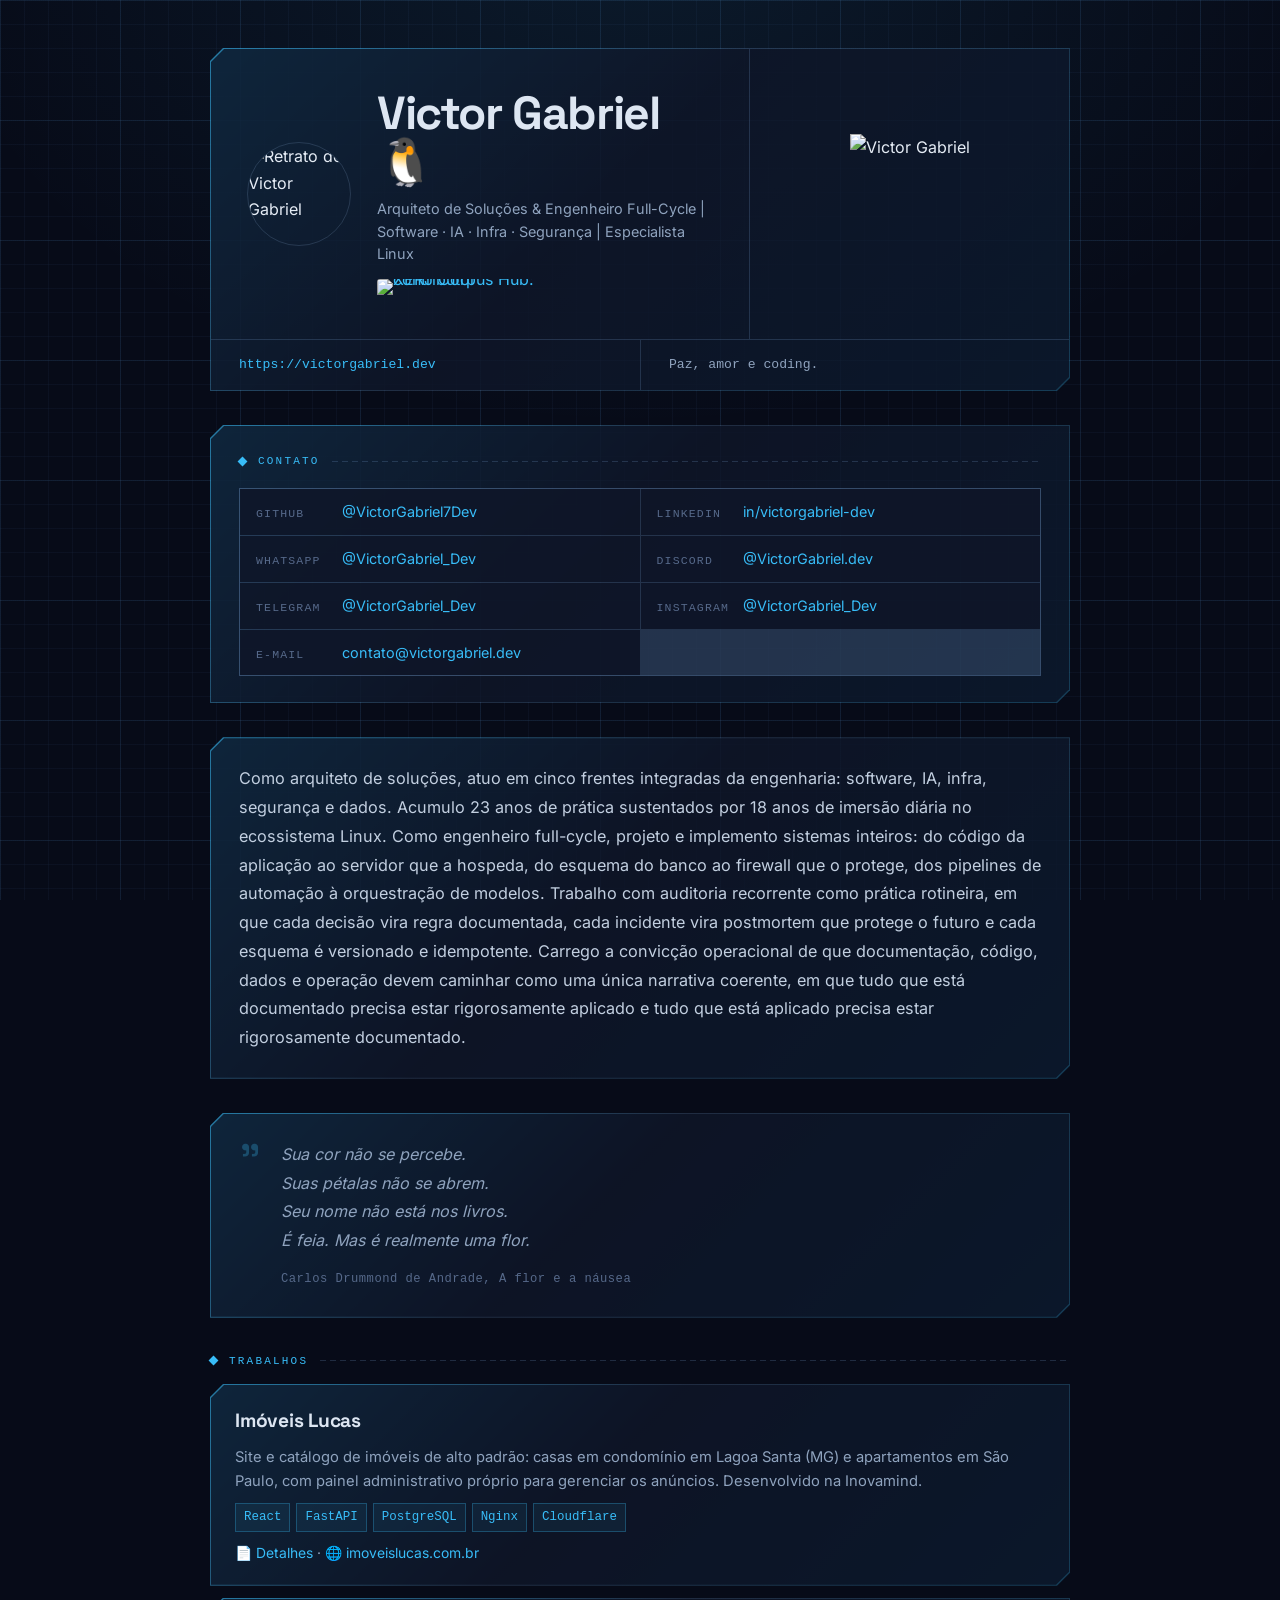
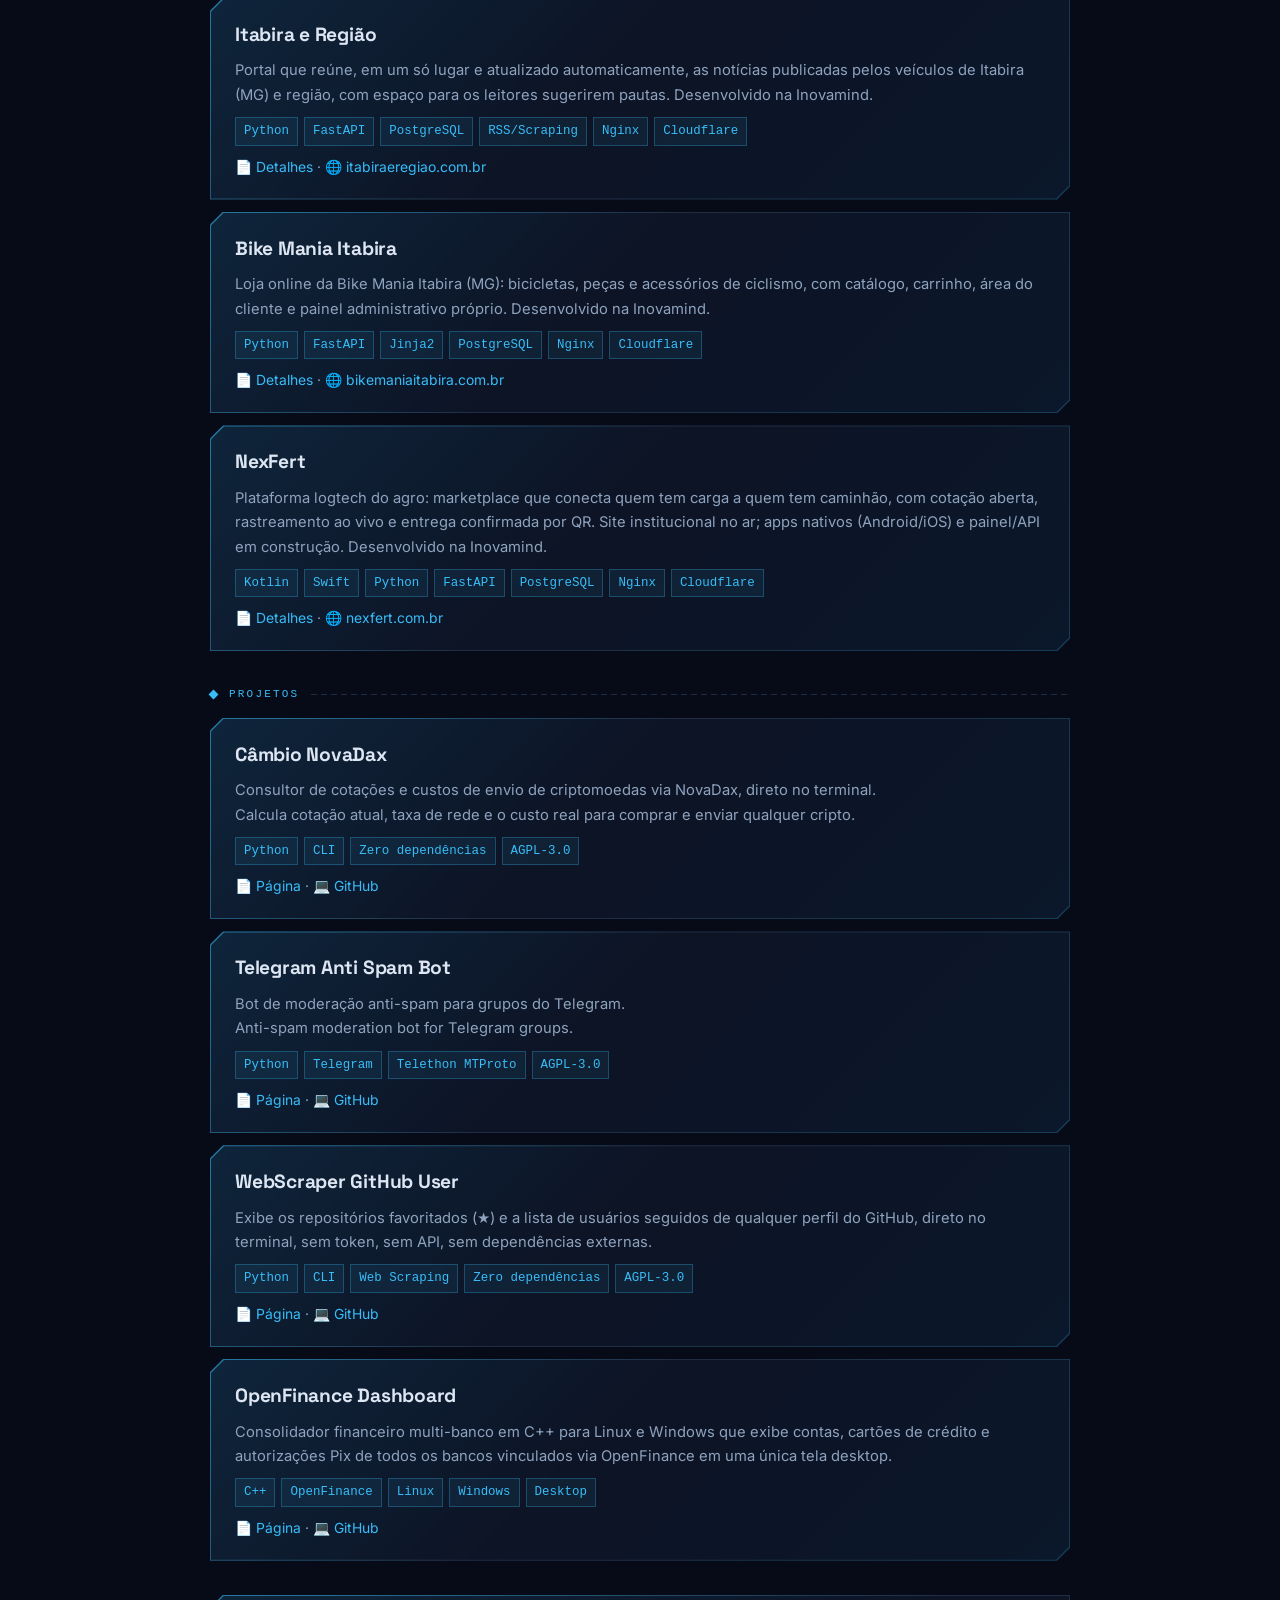
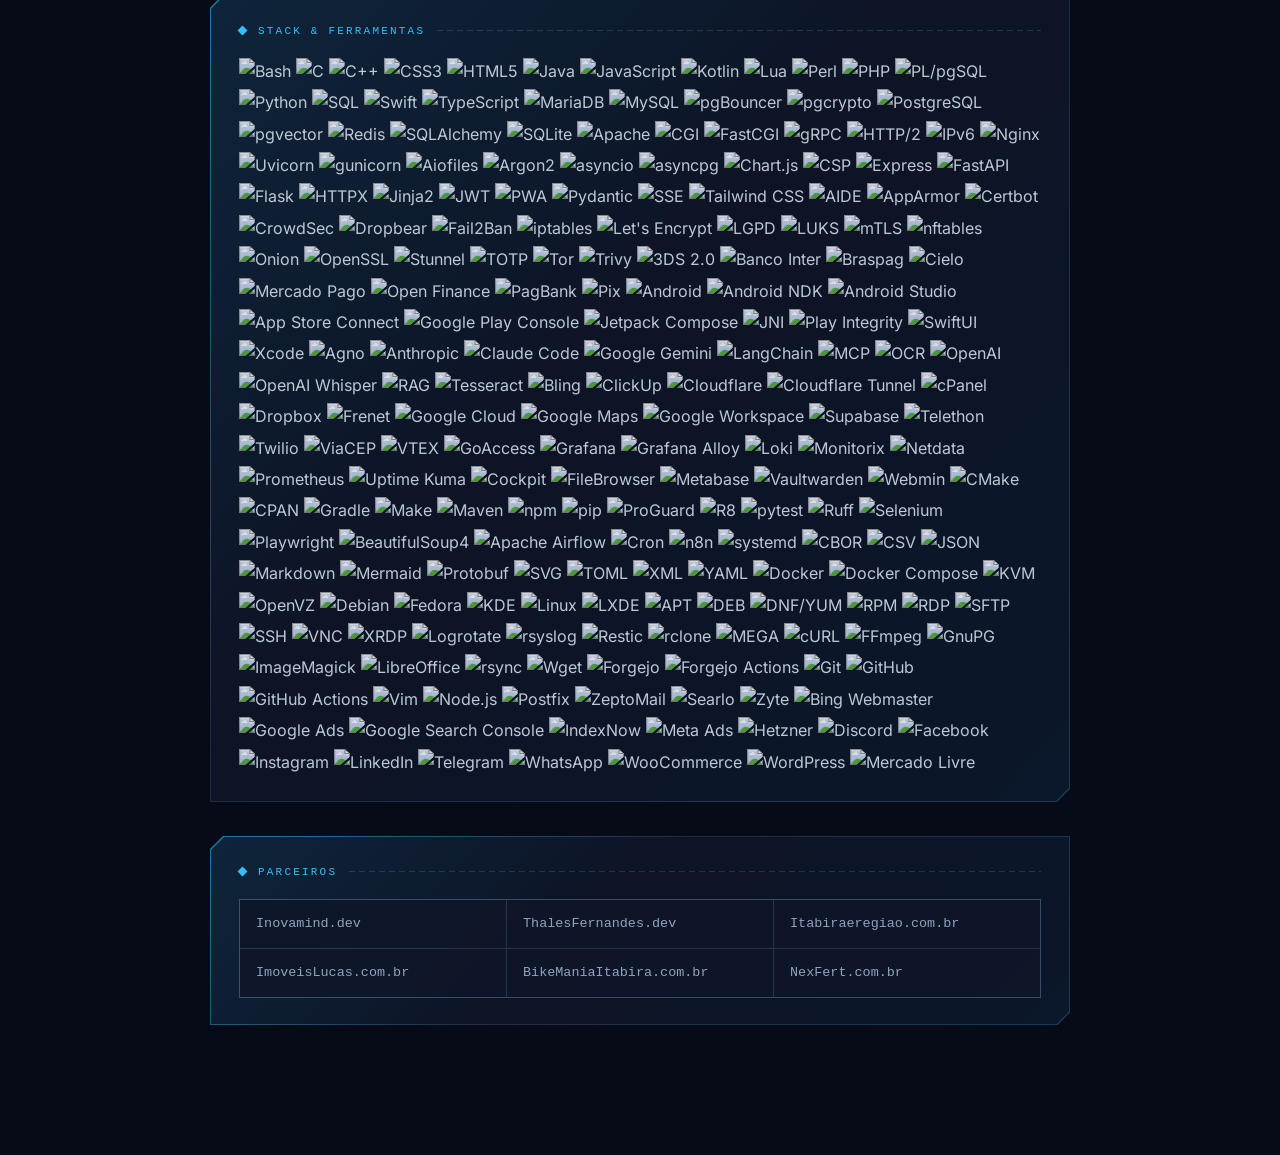
==== commit 7ae31d0a: "Sincroniza o espelho com o victorgabriel.dev (c135486)" ====
--- a/index.html
+++ b/index.html
@@ -133,6 +133,9 @@
                         <div class="carimbo-id-texto">
                             <h1>Victor Gabriel 🐧</h1>
                             <p class="headline">Arquiteto de Soluções &amp; Engenheiro Full-Cycle | Software · IA · Infra · Segurança | Especialista Linux</p>
+                            <a class="carimbo-selo" href="https://hub.xerj.org/contributors/VictorGabriel7Dev" target="_blank" rel="noopener">
+                                <img src="https://hub.xerj.org/contributors/VictorGabriel7Dev/badge.svg" alt="XERJ Corpus Hub: contributor" width="199" height="20" decoding="async">
+                            </a>
                         </div>
                     </div>
                     <div class="carimbo-foto">
--- a/css/site.css
+++ b/css/site.css
@@ -212,6 +212,22 @@
     font-size: 0.9rem;
     line-height: 1.55;
     max-width: 34rem;
+}
+
+/* Selo de contribuidor (credencial, nao chip de stack): SVG flat 199x20
+   servido pelo proprio hub. line-height:0 remove a folga da linha de
+   texto em volta da imagem. */
+.carimbo-selo {
+    display: inline-block;
+    margin: 14px 0 0;
+    line-height: 0;
+}
+
+.carimbo-selo img {
+    display: block;
+    height: 20px;
+    width: auto;
+    border-radius: 3px;
 }
 
 .carimbo-rodape {
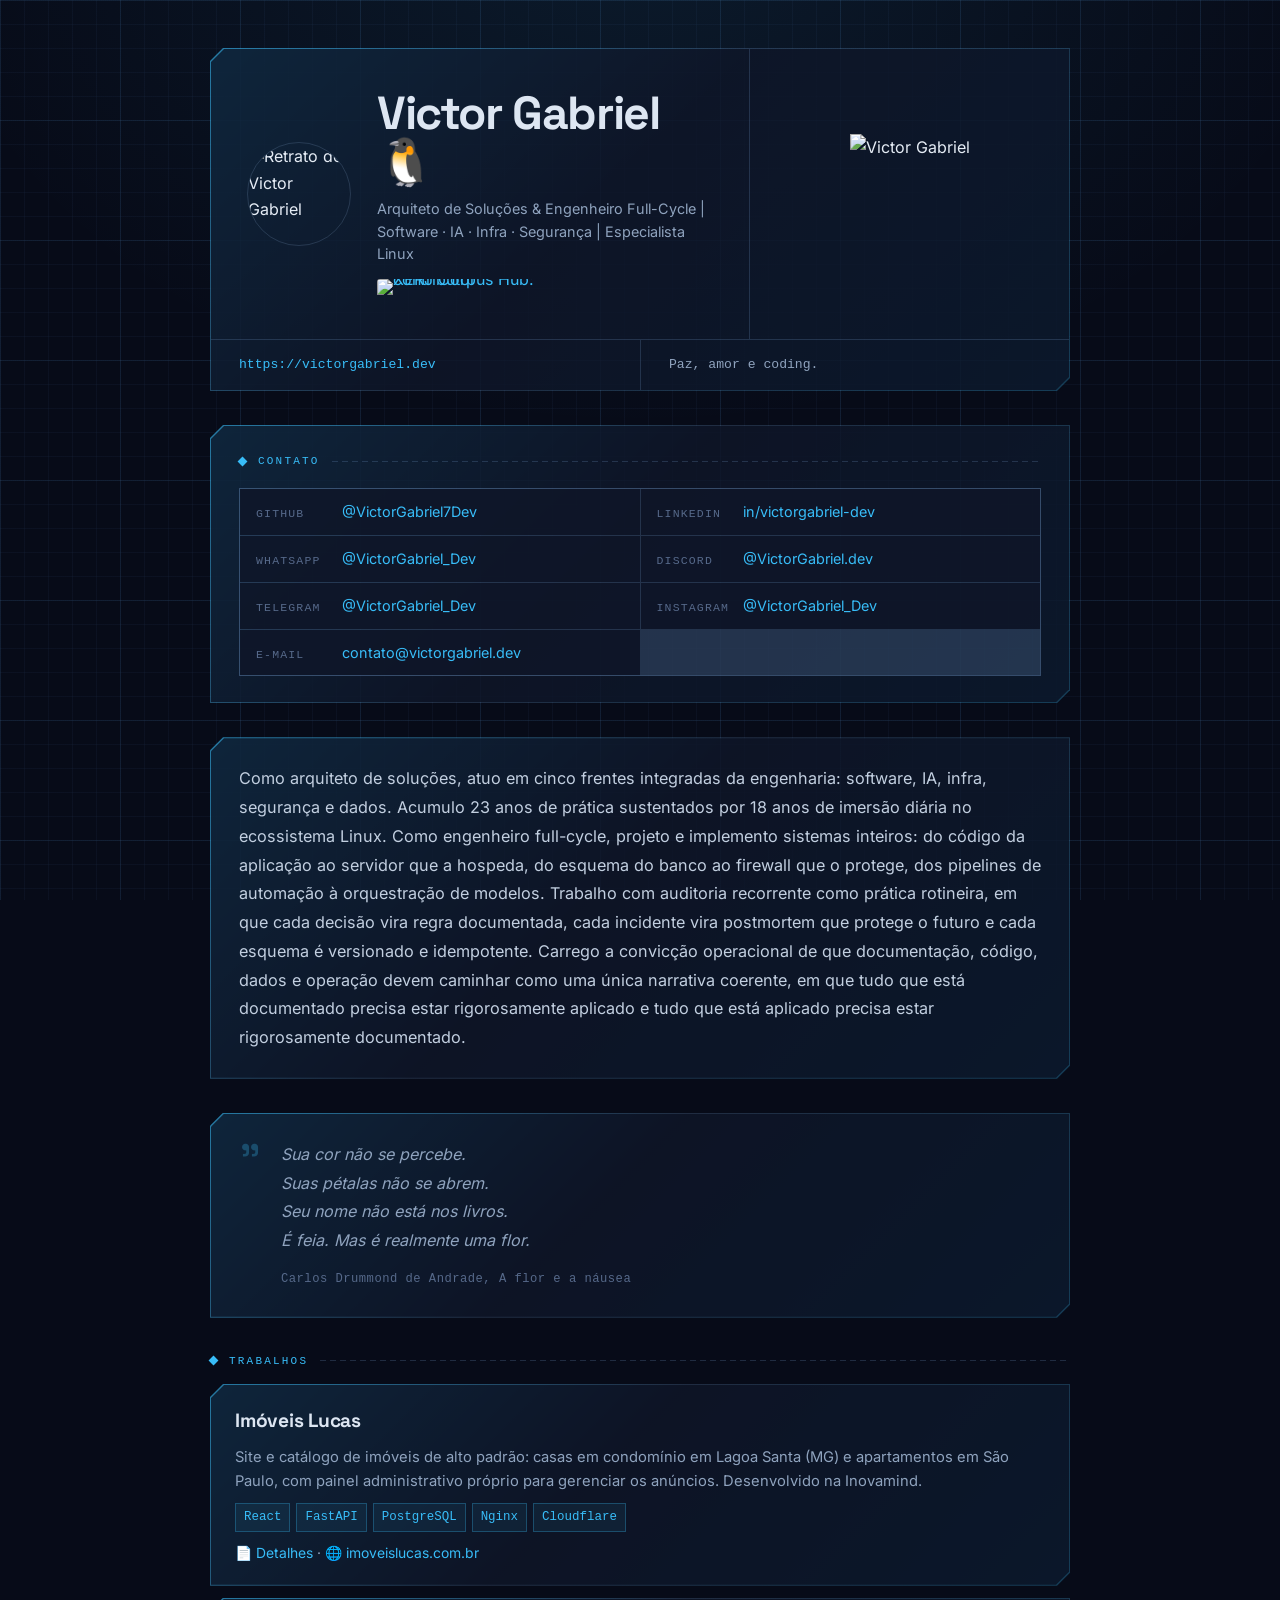
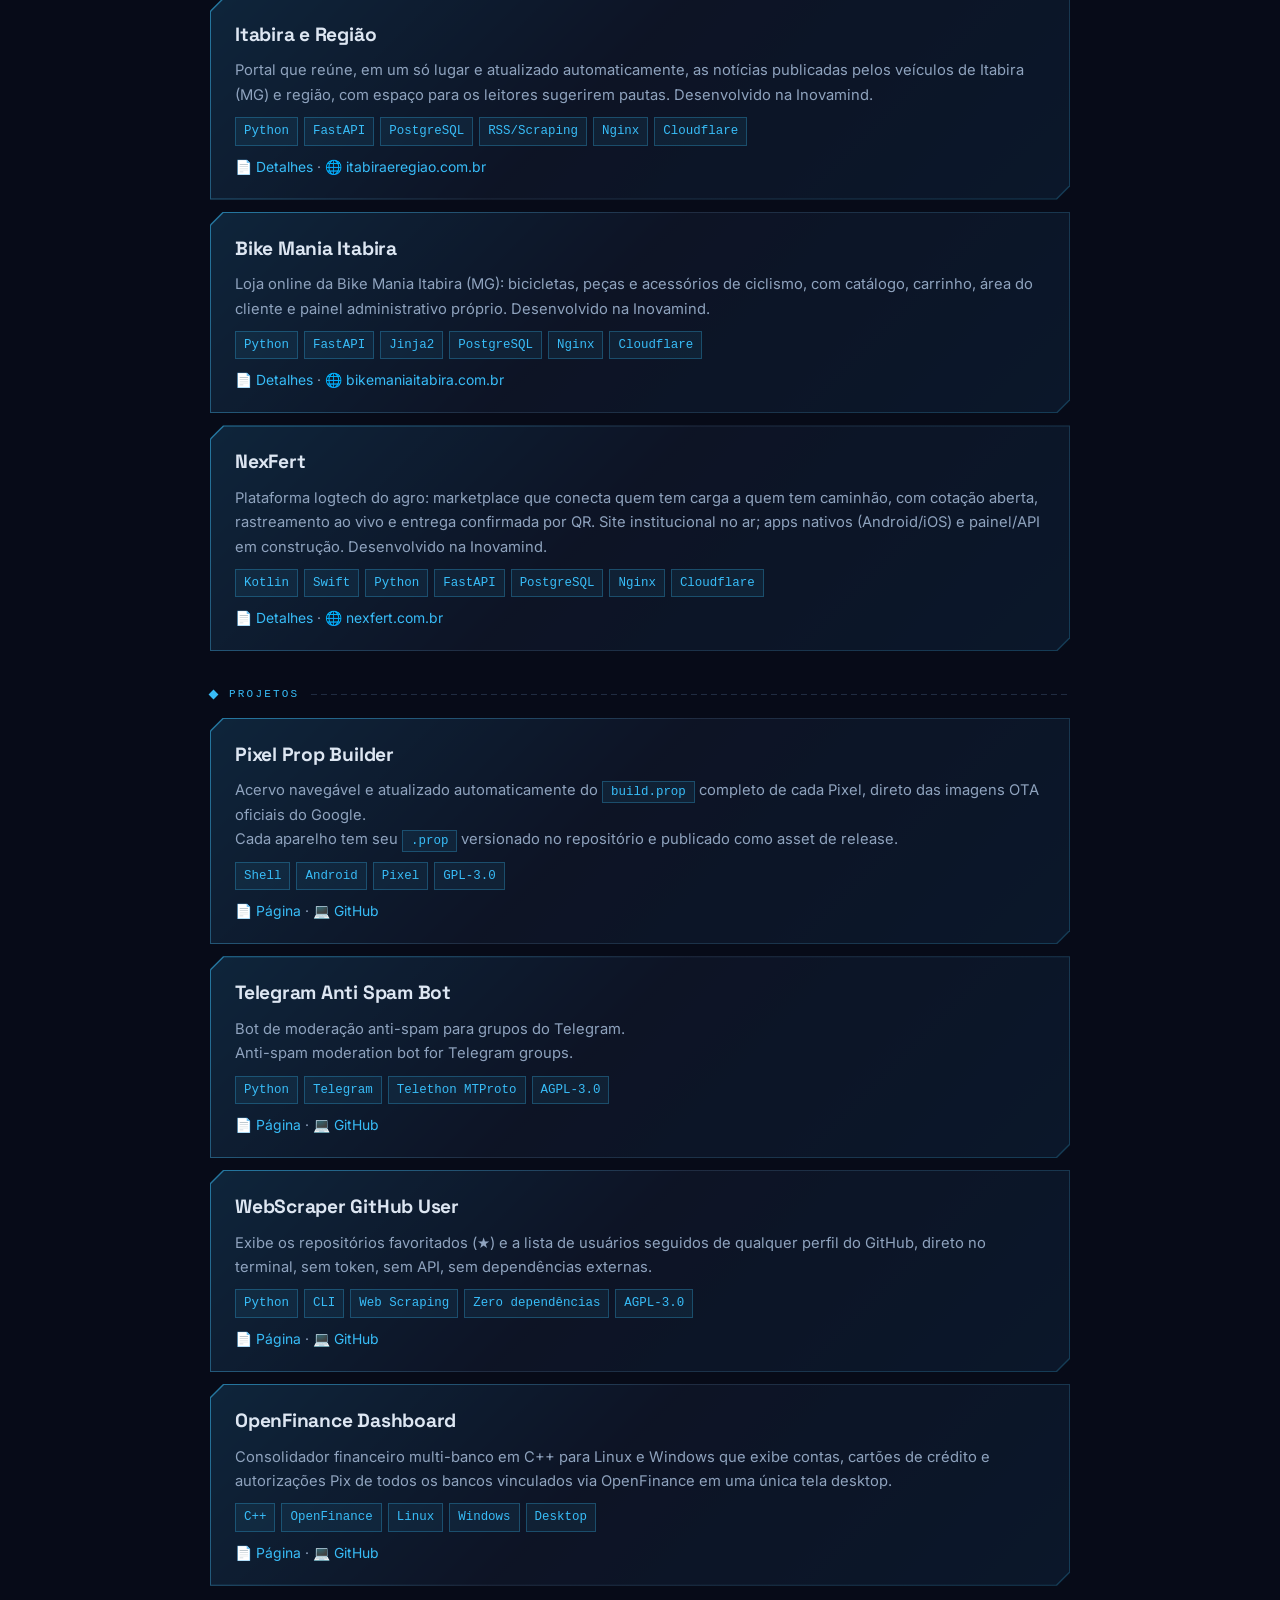
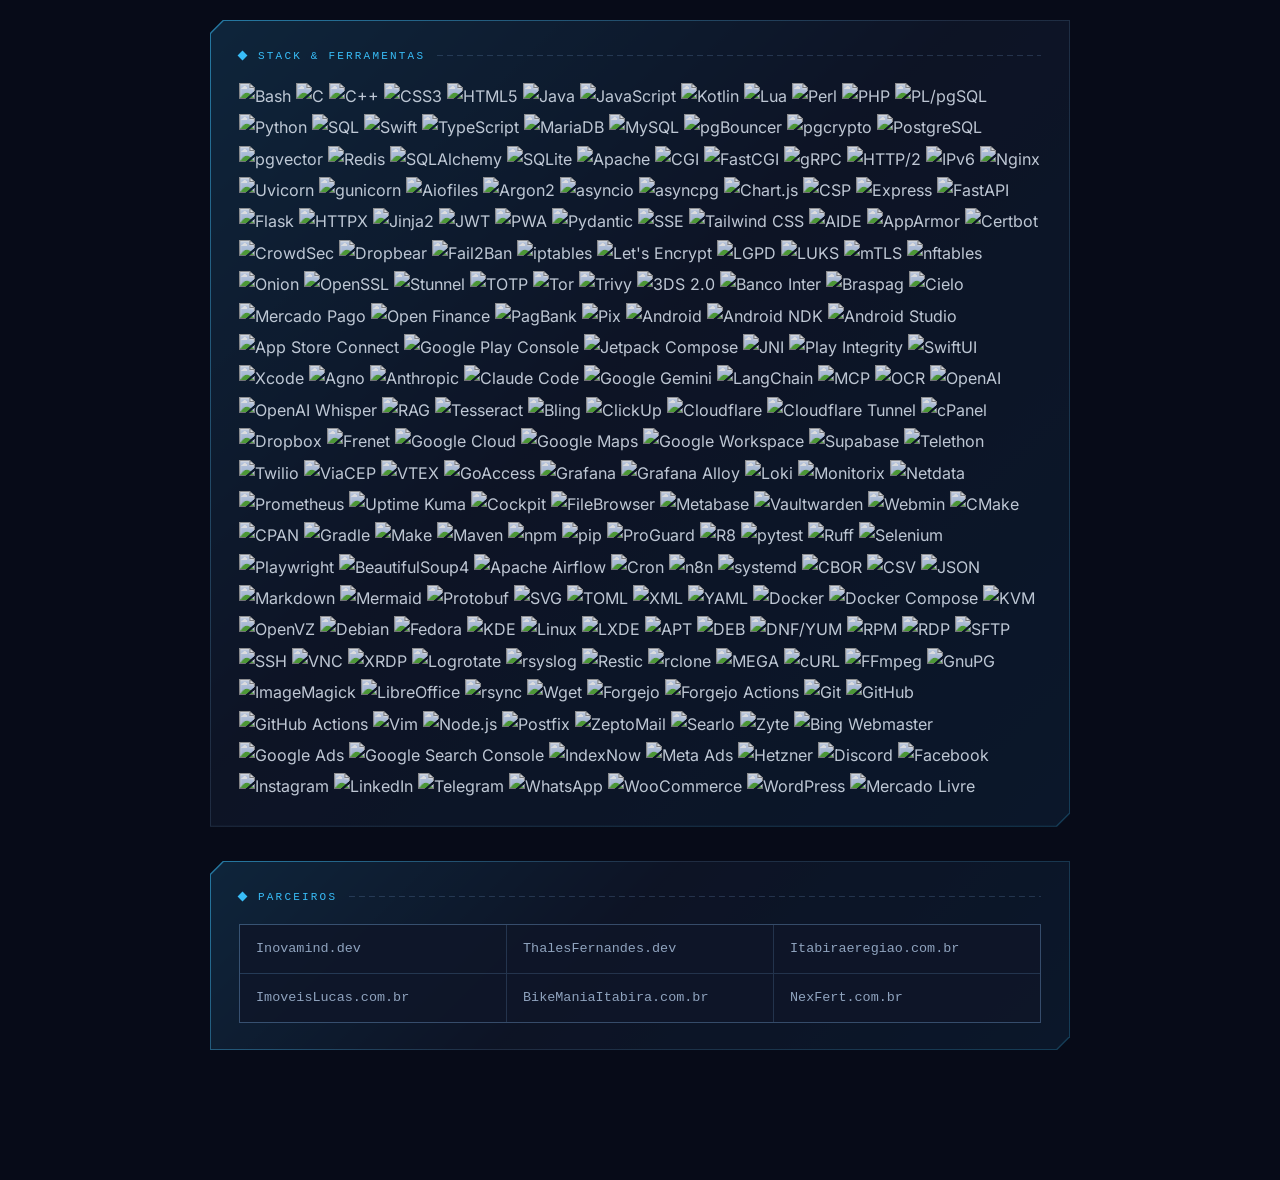
==== commit c42c0608: "Sincroniza o espelho com o victorgabriel.dev (de4e20f)" ====
--- a/index.html
+++ b/index.html
@@ -225,11 +225,11 @@
             <div class="rotulo">Projetos</div>
             <article class="frame">
                 <div class="inner">
-                    <h3><a href="https://victorgabriel.dev/projetos/cambio-novadax">Câmbio NovaDax</a></h3>
-                    <p>Consultor de cotações e custos de envio de criptomoedas via NovaDax, direto no terminal.<br>
-                       Calcula cotação atual, taxa de rede e o custo real para comprar e enviar qualquer cripto.</p>
-                    <p class="tags"><code>Python</code> <code>CLI</code> <code>Zero dependências</code> <code>AGPL-3.0</code></p>
-                    <p class="acoes"><a href="https://victorgabriel.dev/projetos/cambio-novadax">📄 Página</a> · <a href="https://github.com/VictorGabriel7Dev/cambio-novadax">💻 GitHub</a></p>
+                    <h3><a href="https://victorgabriel.dev/projetos/build.prop">Pixel Prop Builder</a></h3>
+                    <p>Acervo navegável e atualizado automaticamente do <code>build.prop</code> completo de cada Pixel, direto das imagens OTA oficiais do Google.<br>
+                       Cada aparelho tem seu <code>.prop</code> versionado no repositório e publicado como asset de release.</p>
+                    <p class="tags"><code>Shell</code> <code>Android</code> <code>Pixel</code> <code>GPL-3.0</code></p>
+                    <p class="acoes"><a href="https://victorgabriel.dev/projetos/build.prop">📄 Página</a> · <a href="https://github.com/VictorGabriel7Dev/build.prop">💻 GitHub</a></p>
                 </div>
             </article>
             <article class="frame">
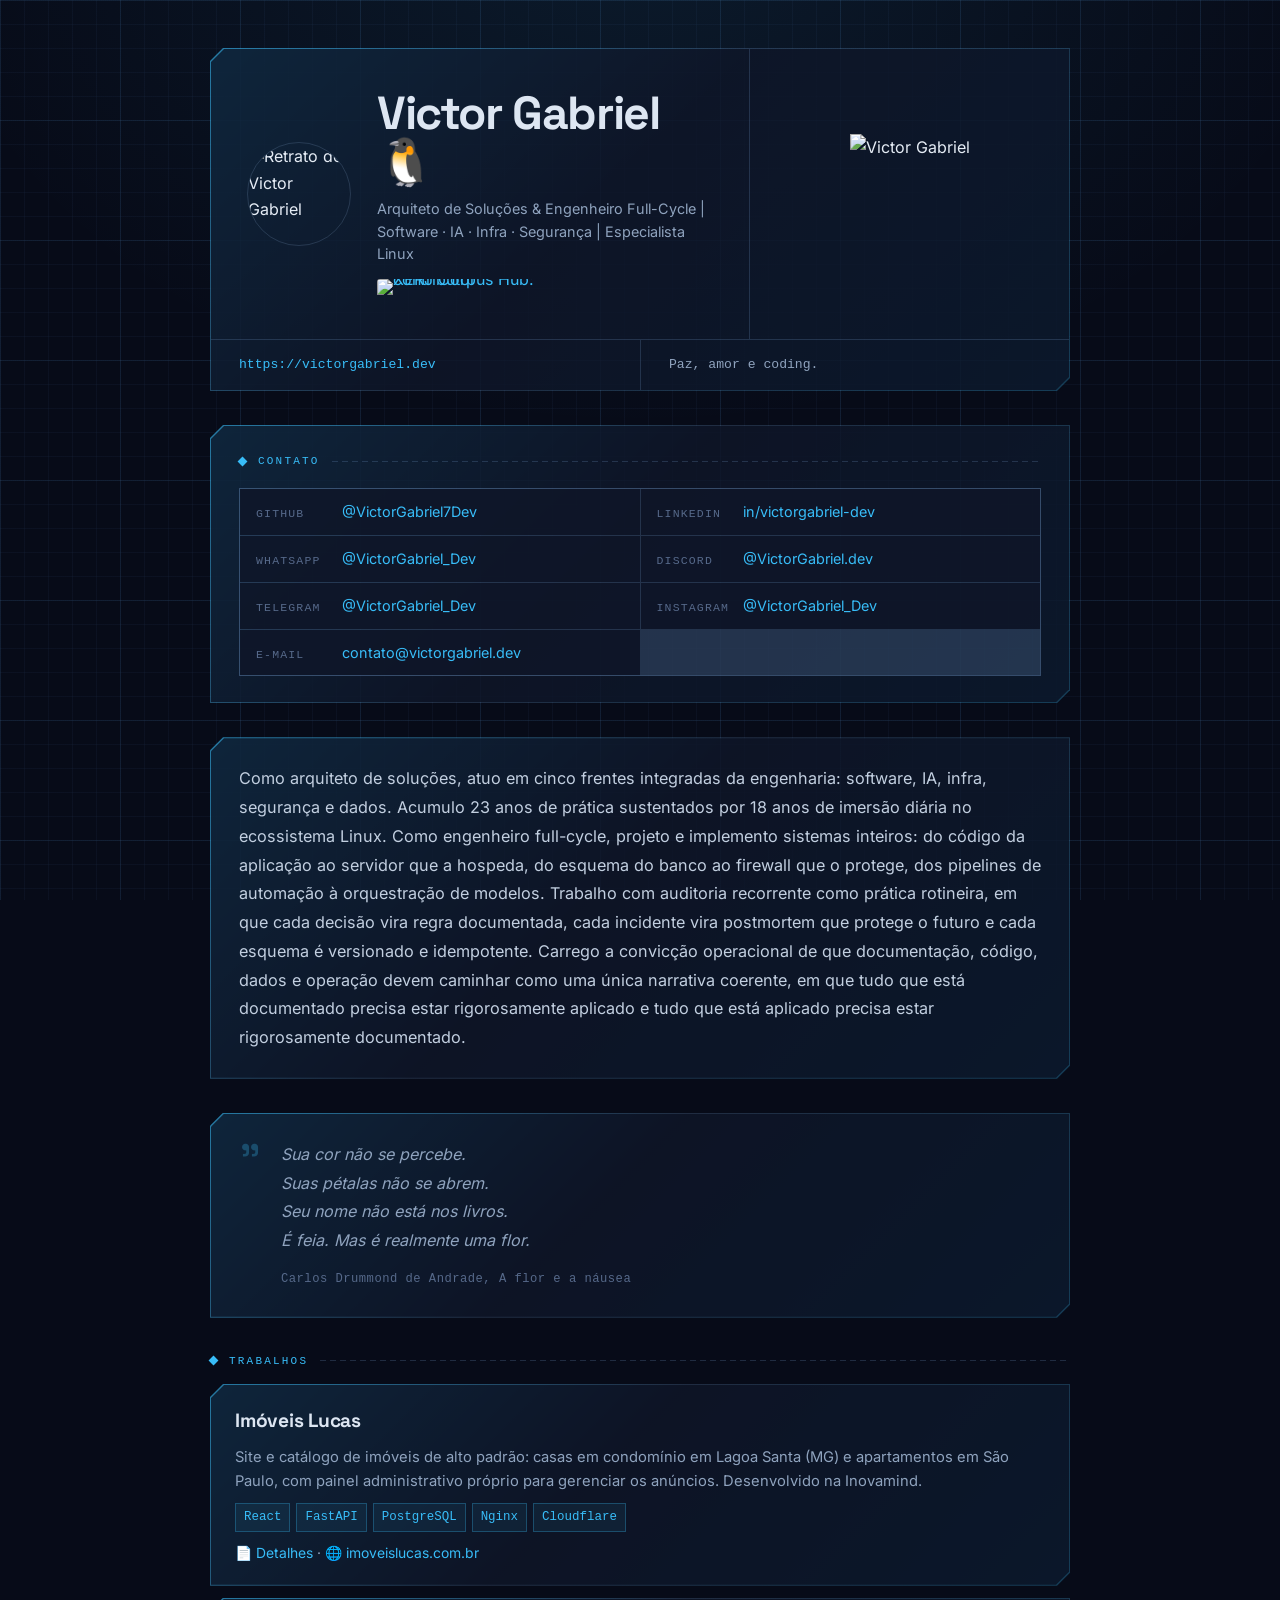
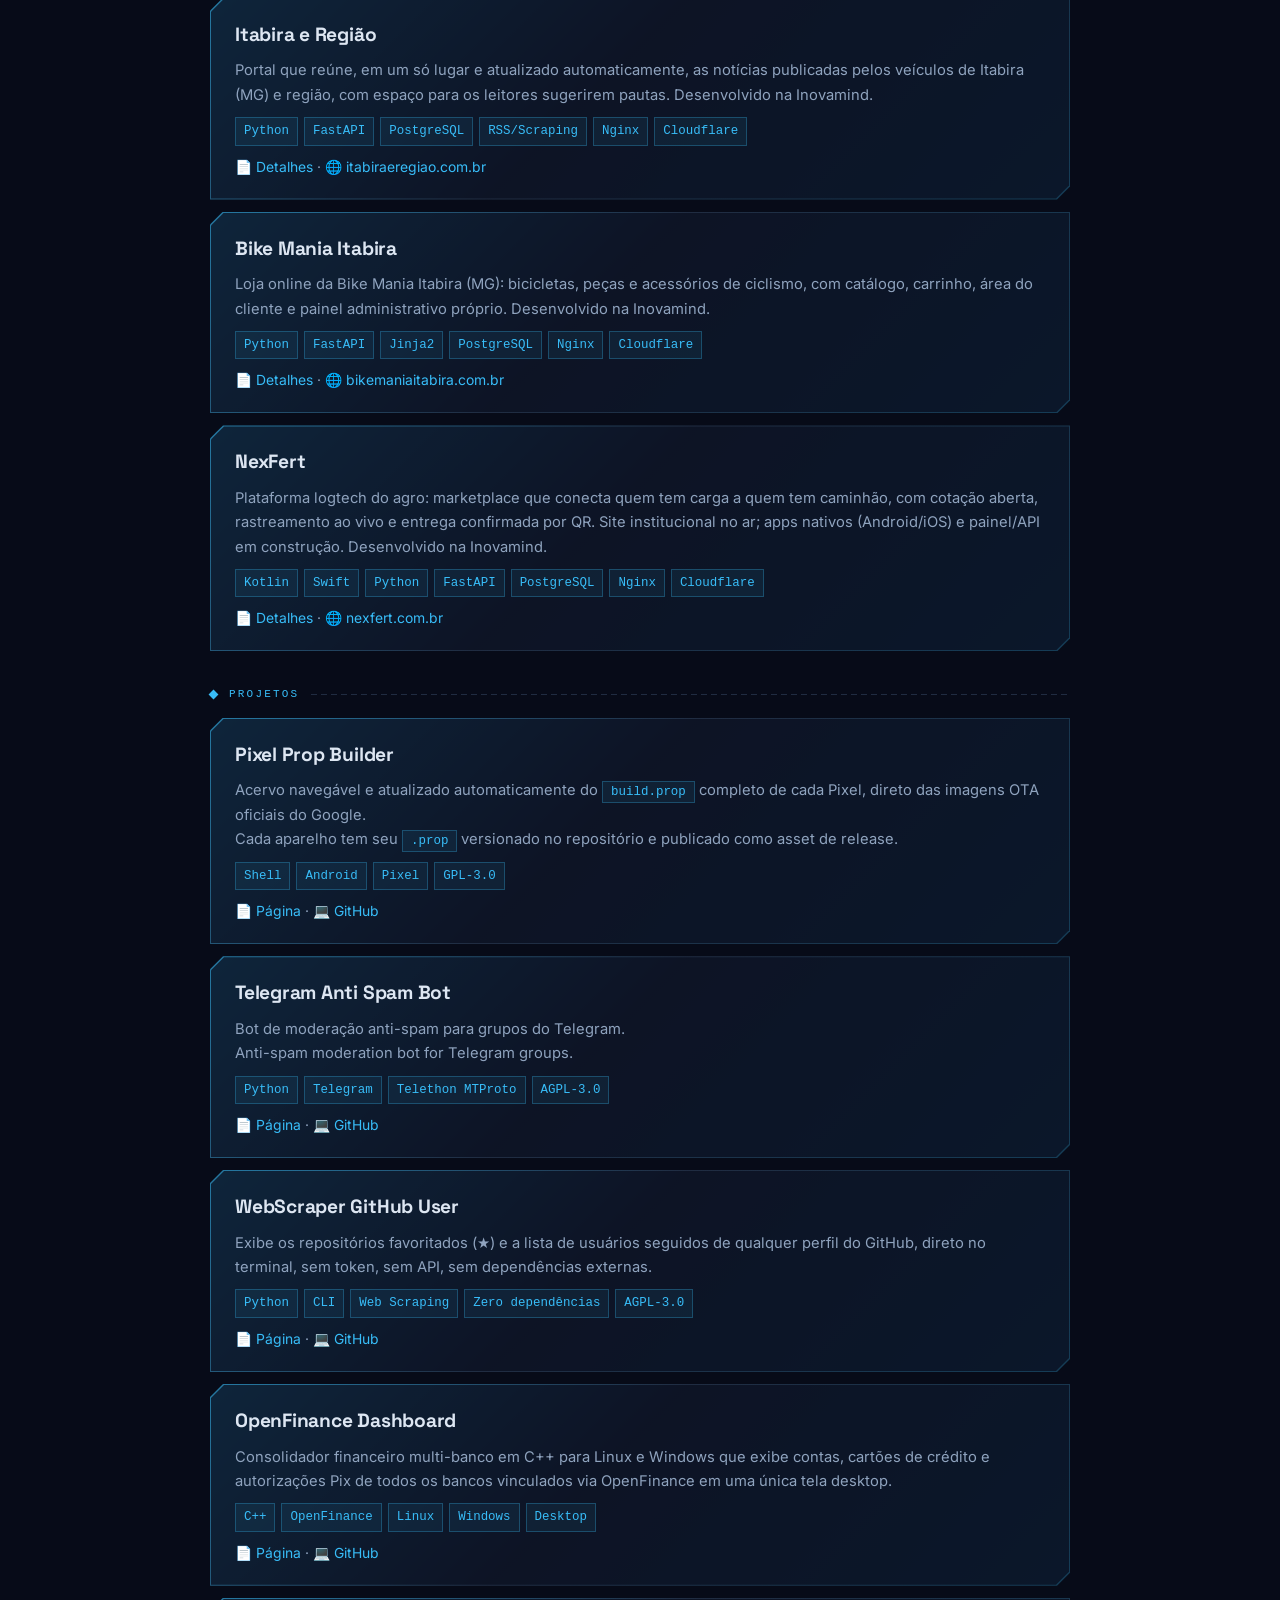
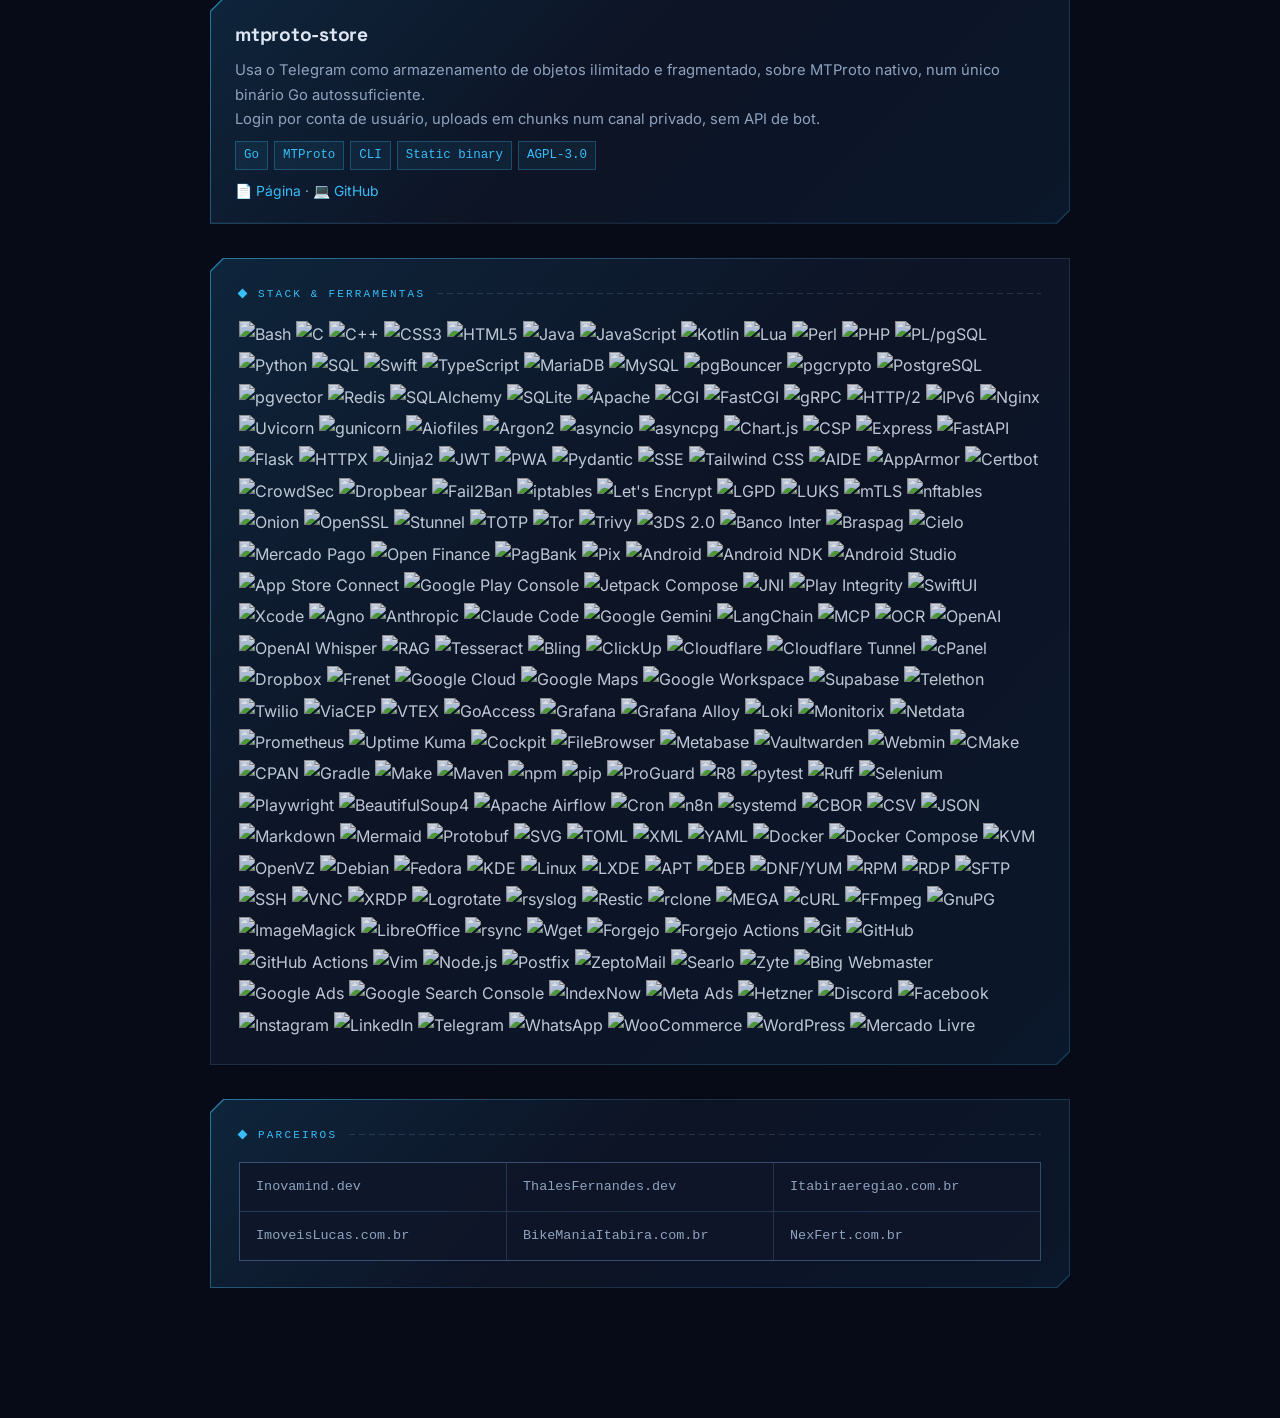
==== commit b6e74452: "Sincroniza o espelho com o victorgabriel.dev (108485d)" ====
--- a/index.html
+++ b/index.html
@@ -255,6 +255,15 @@
                     <p>Consolidador financeiro multi-banco em C++ para Linux e Windows que exibe contas, cartões de crédito e autorizações Pix de todos os bancos vinculados via OpenFinance em uma única tela desktop.</p>
                     <p class="tags"><code>C++</code> <code>OpenFinance</code> <code>Linux</code> <code>Windows</code> <code>Desktop</code></p>
                     <p class="acoes"><a href="https://victorgabriel.dev/projetos/OpenFinance-Dashboard">📄 Página</a> · <a href="https://github.com/VictorGabriel7Dev/OpenFinance-Dashboard">💻 GitHub</a></p>
+                </div>
+            </article>
+            <article class="frame">
+                <div class="inner">
+                    <h3><a href="https://victorgabriel.dev/projetos/mtproto-store">mtproto-store</a></h3>
+                    <p>Usa o Telegram como armazenamento de objetos ilimitado e fragmentado, sobre MTProto nativo, num único binário Go autossuficiente.<br>
+                       Login por conta de usuário, uploads em chunks num canal privado, sem API de bot.</p>
+                    <p class="tags"><code>Go</code> <code>MTProto</code> <code>CLI</code> <code>Static binary</code> <code>AGPL-3.0</code></p>
+                    <p class="acoes"><a href="https://victorgabriel.dev/projetos/mtproto-store">📄 Página</a> · <a href="https://github.com/VictorGabriel7Dev/mtproto-store">💻 GitHub</a></p>
                 </div>
             </article>
         </div>
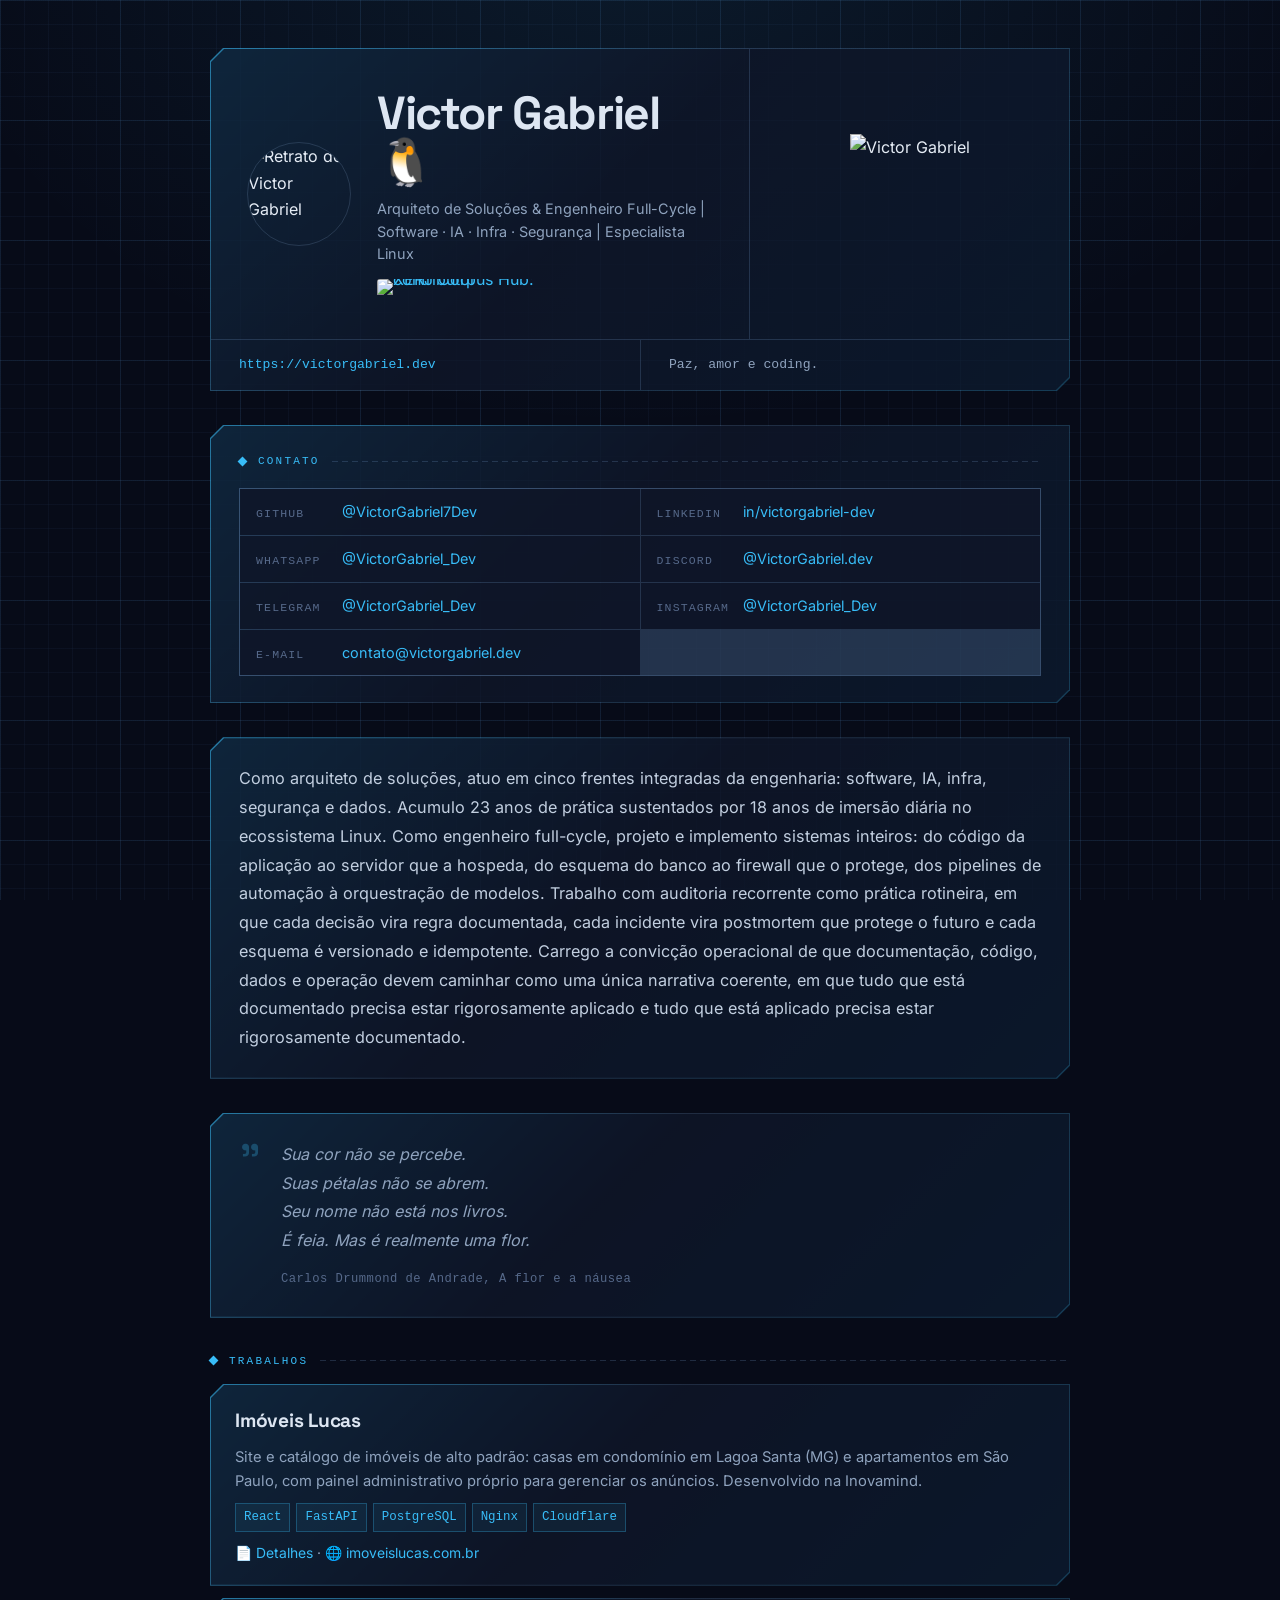
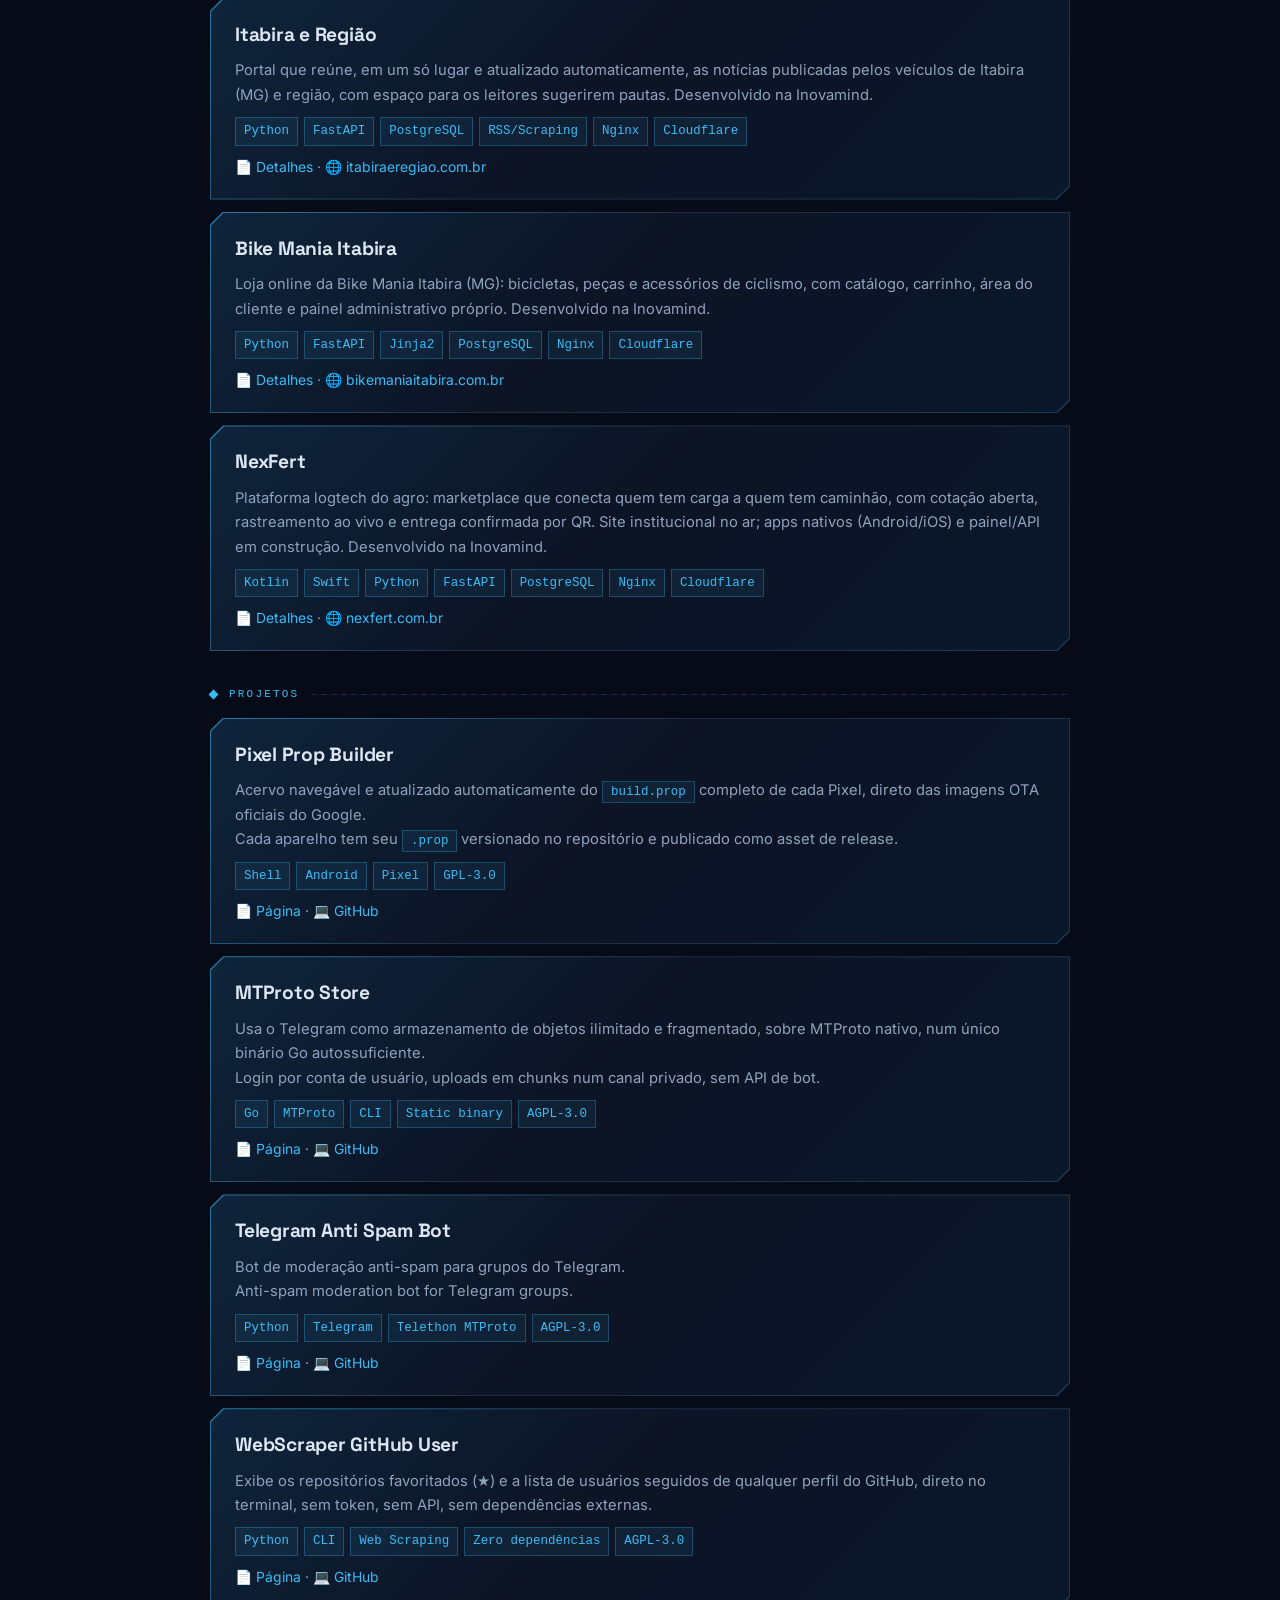
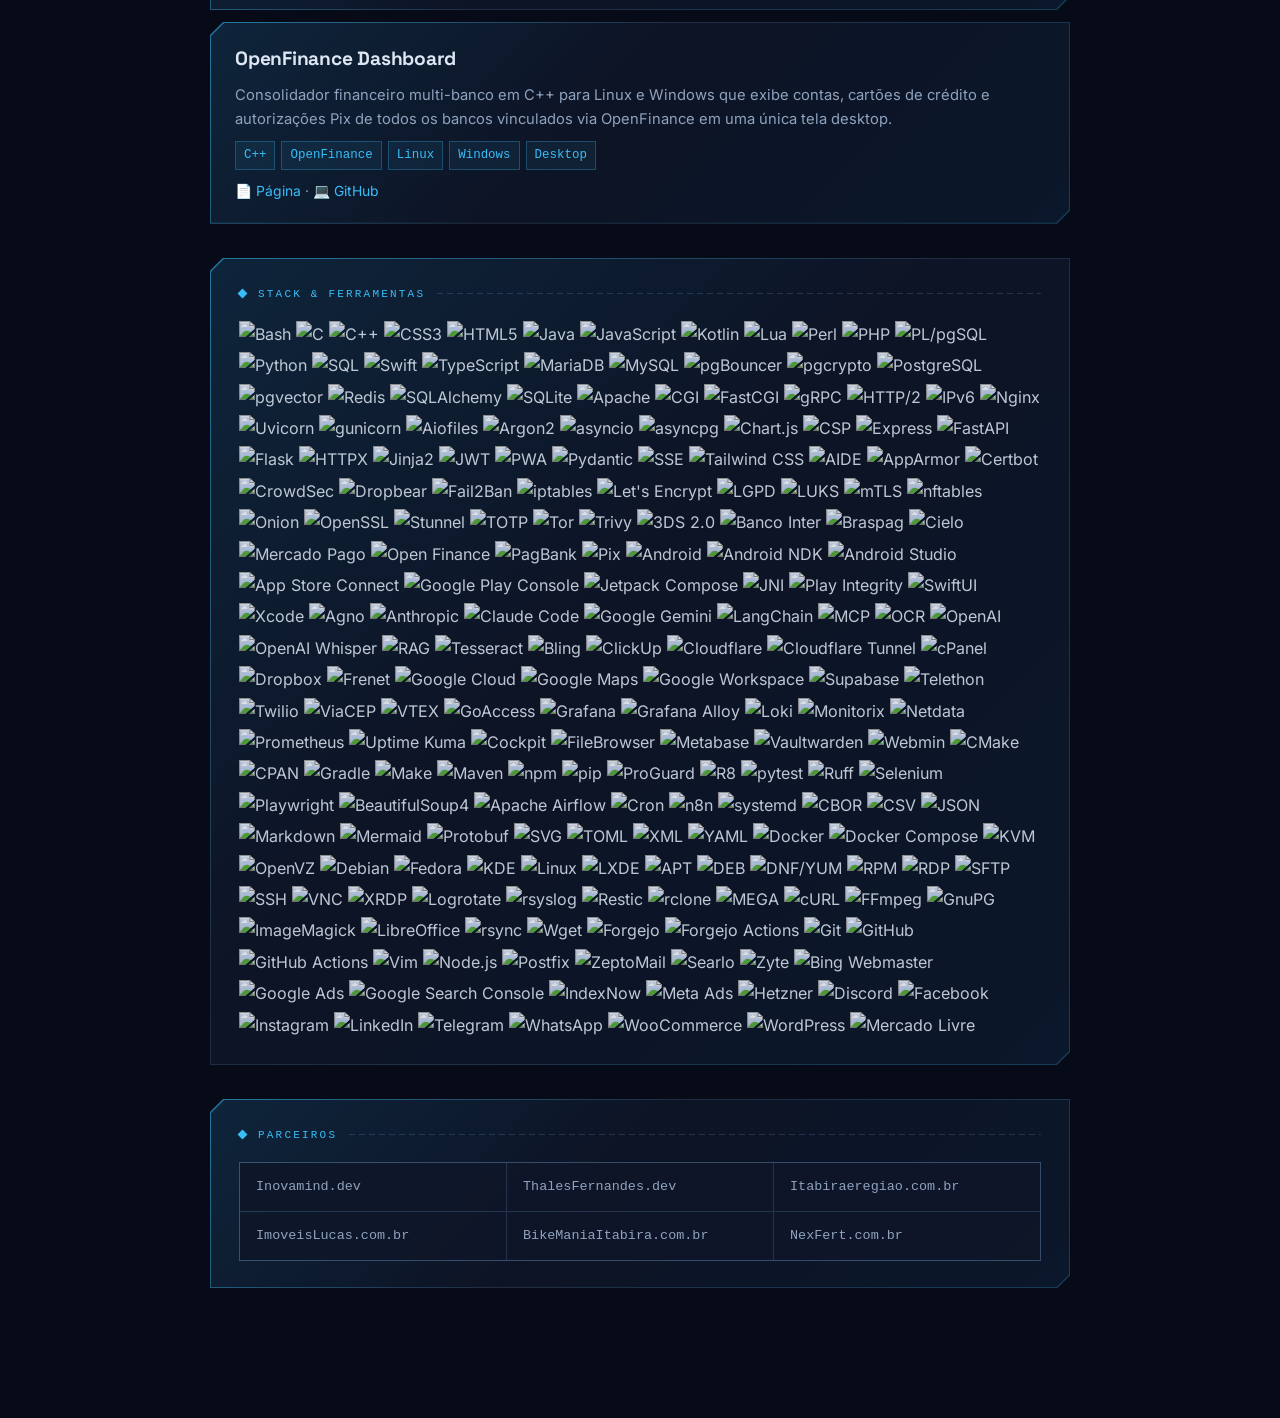
==== commit 44c07c66: "Sincroniza o espelho com o victorgabriel.dev (3a1687a)" ====
--- a/index.html
+++ b/index.html
@@ -234,6 +234,15 @@
             </article>
             <article class="frame">
                 <div class="inner">
+                    <h3><a href="https://victorgabriel.dev/projetos/mtproto-store">MTProto Store</a></h3>
+                    <p>Usa o Telegram como armazenamento de objetos ilimitado e fragmentado, sobre MTProto nativo, num único binário Go autossuficiente.<br>
+                       Login por conta de usuário, uploads em chunks num canal privado, sem API de bot.</p>
+                    <p class="tags"><code>Go</code> <code>MTProto</code> <code>CLI</code> <code>Static binary</code> <code>AGPL-3.0</code></p>
+                    <p class="acoes"><a href="https://victorgabriel.dev/projetos/mtproto-store">📄 Página</a> · <a href="https://github.com/VictorGabriel7Dev/mtproto-store">💻 GitHub</a></p>
+                </div>
+            </article>
+            <article class="frame">
+                <div class="inner">
                     <h3><a href="https://victorgabriel.dev/projetos/telegram-antispam-bot">Telegram Anti Spam Bot</a></h3>
                     <p>Bot de moderação anti-spam para grupos do Telegram.<br>
                        Anti-spam moderation bot for Telegram groups.</p>
@@ -255,15 +264,6 @@
                     <p>Consolidador financeiro multi-banco em C++ para Linux e Windows que exibe contas, cartões de crédito e autorizações Pix de todos os bancos vinculados via OpenFinance em uma única tela desktop.</p>
                     <p class="tags"><code>C++</code> <code>OpenFinance</code> <code>Linux</code> <code>Windows</code> <code>Desktop</code></p>
                     <p class="acoes"><a href="https://victorgabriel.dev/projetos/OpenFinance-Dashboard">📄 Página</a> · <a href="https://github.com/VictorGabriel7Dev/OpenFinance-Dashboard">💻 GitHub</a></p>
-                </div>
-            </article>
-            <article class="frame">
-                <div class="inner">
-                    <h3><a href="https://victorgabriel.dev/projetos/mtproto-store">mtproto-store</a></h3>
-                    <p>Usa o Telegram como armazenamento de objetos ilimitado e fragmentado, sobre MTProto nativo, num único binário Go autossuficiente.<br>
-                       Login por conta de usuário, uploads em chunks num canal privado, sem API de bot.</p>
-                    <p class="tags"><code>Go</code> <code>MTProto</code> <code>CLI</code> <code>Static binary</code> <code>AGPL-3.0</code></p>
-                    <p class="acoes"><a href="https://victorgabriel.dev/projetos/mtproto-store">📄 Página</a> · <a href="https://github.com/VictorGabriel7Dev/mtproto-store">💻 GitHub</a></p>
                 </div>
             </article>
         </div>
